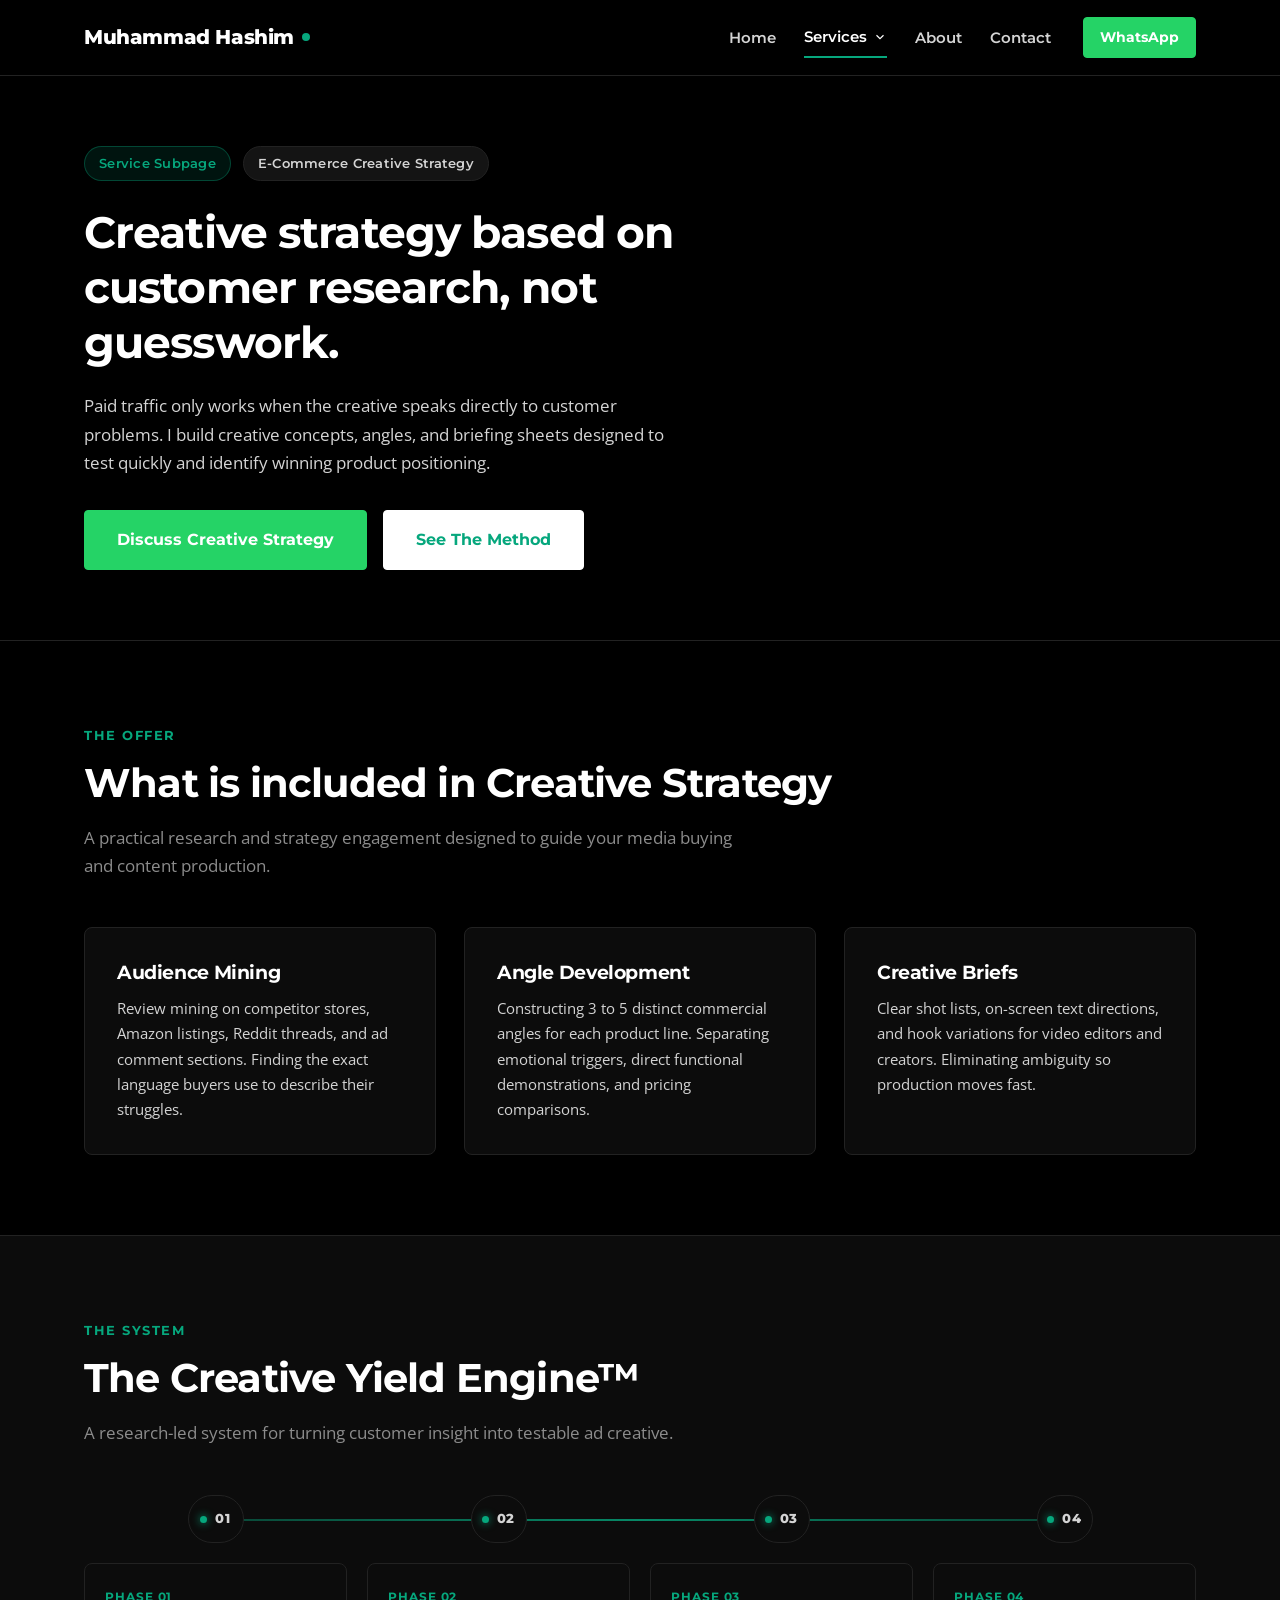
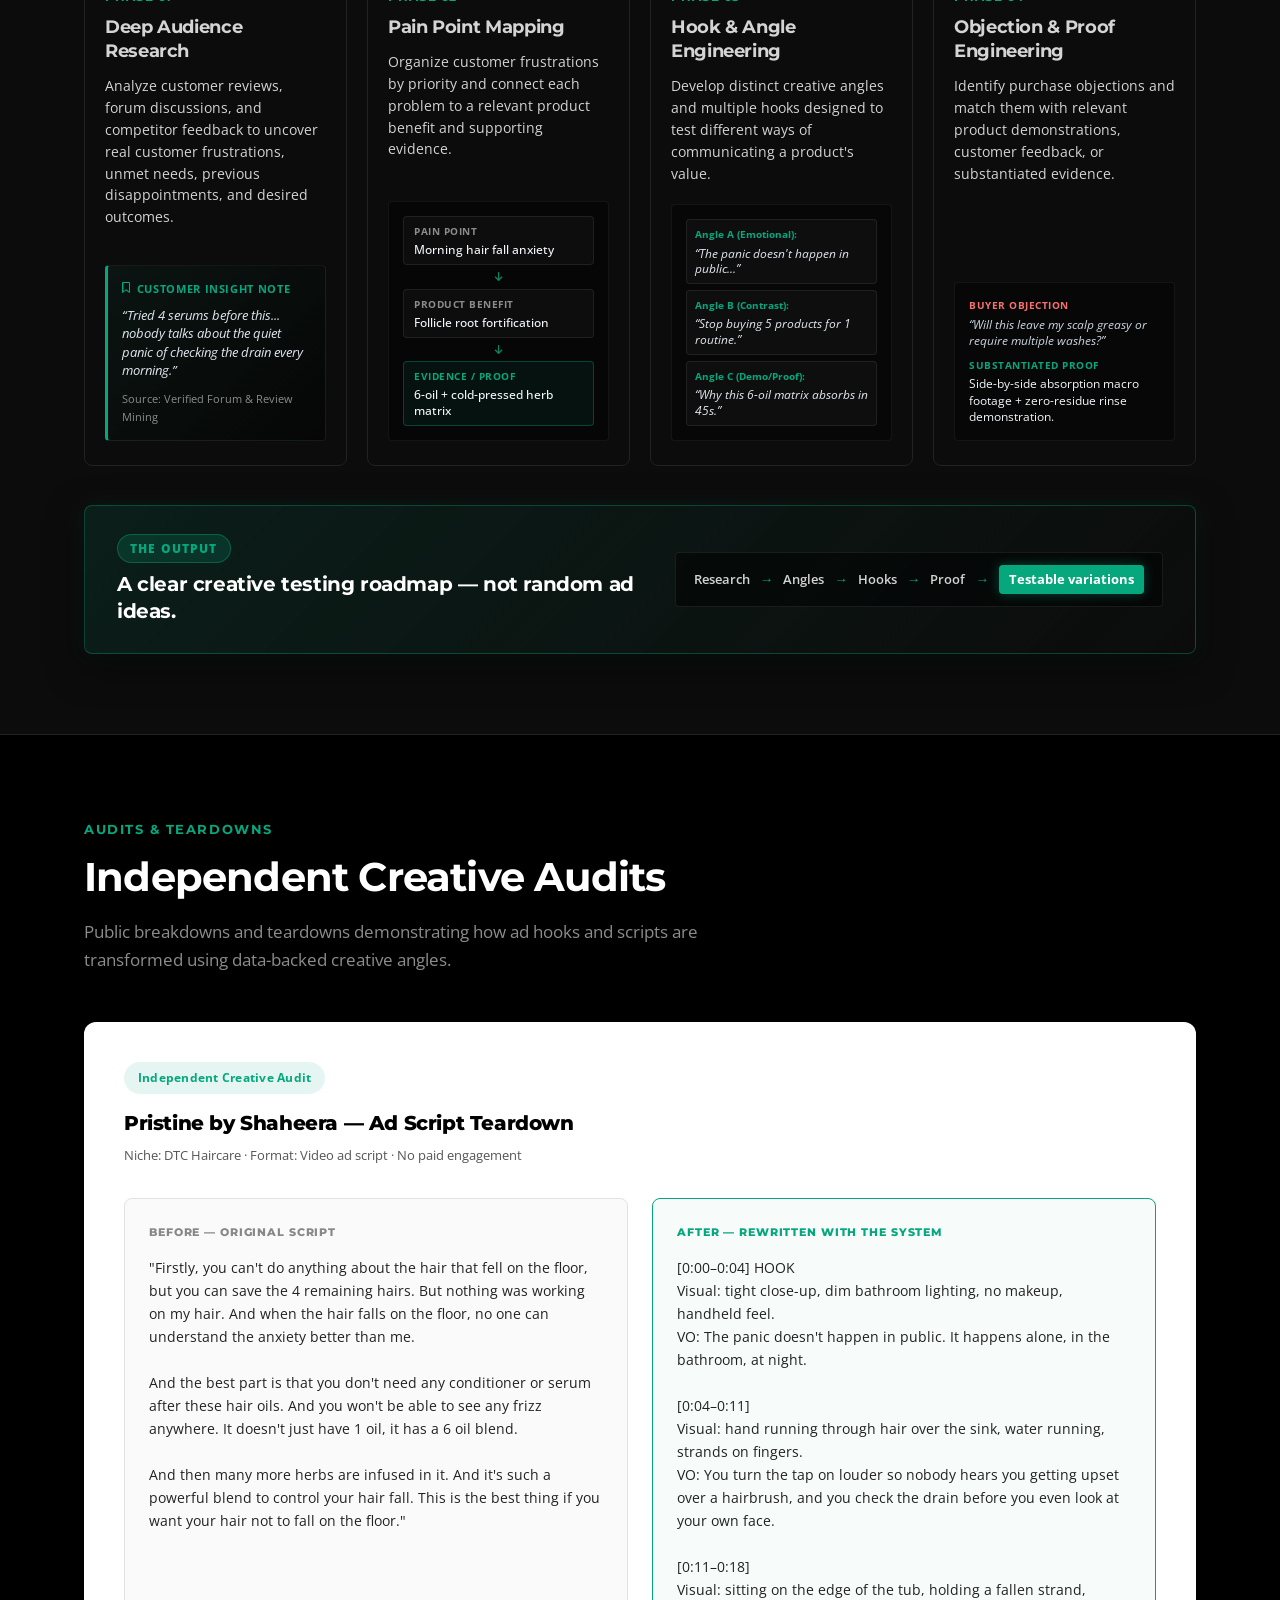
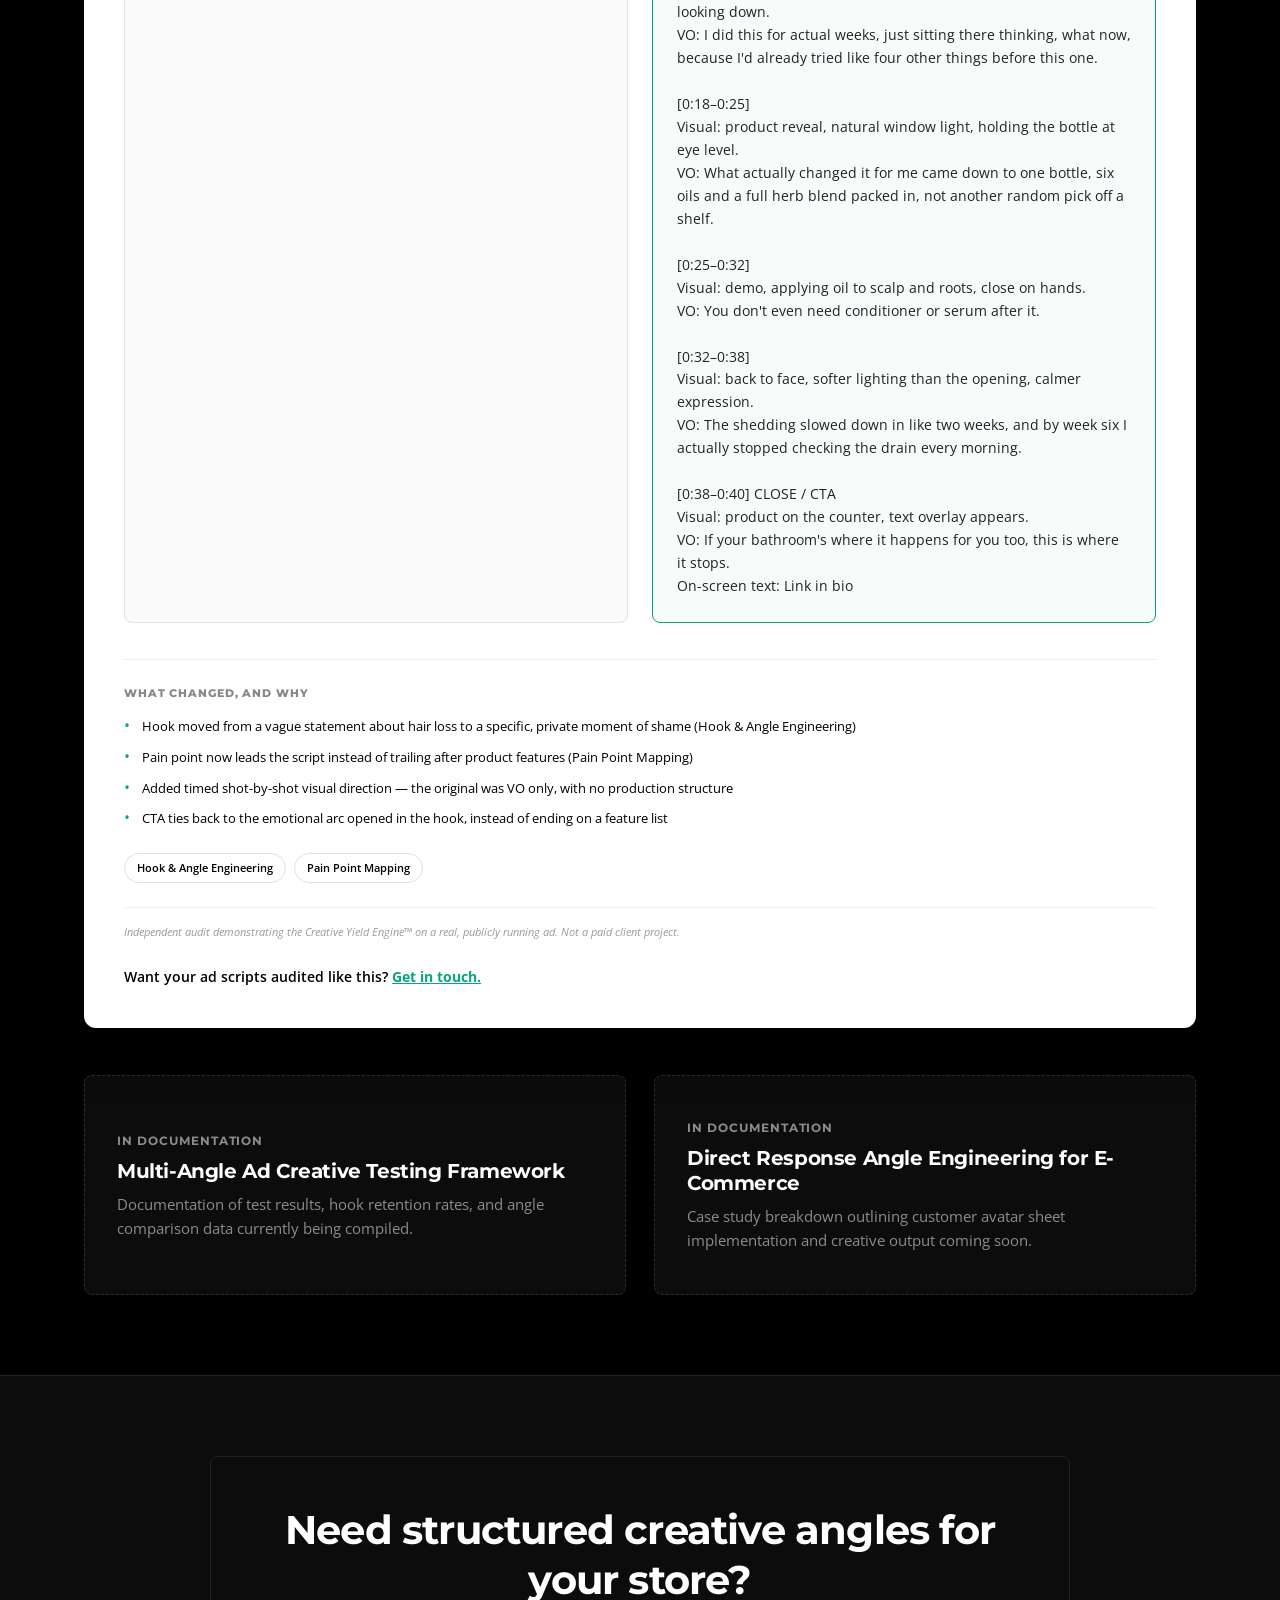
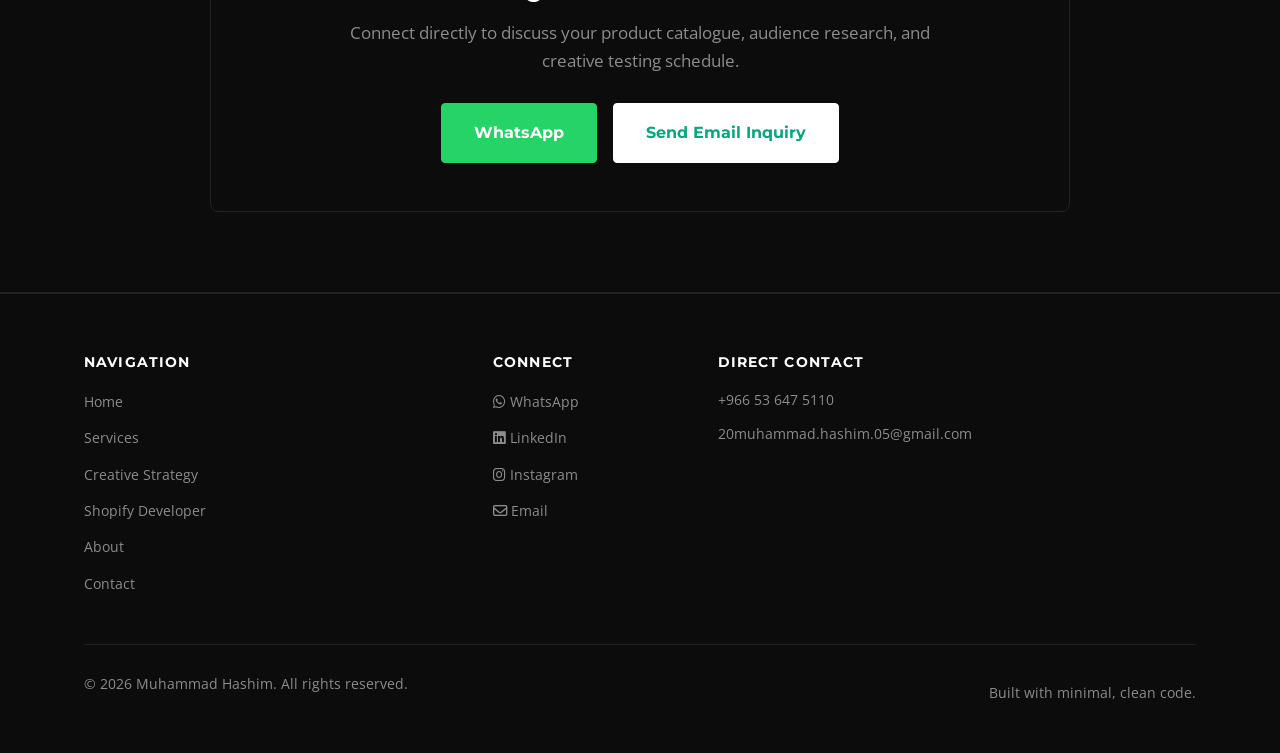
==== creative-strategy.html @ c2af264f "initial commit" ====
<!DOCTYPE html>
<html lang="en">
<head>
  <meta charset="UTF-8">
  <meta name="viewport" content="width=device-width, initial-scale=1.0">
  <title>Creative Strategy | Muhammad Hashim</title>
  <link rel="stylesheet" href="https://cdnjs.cloudflare.com/ajax/libs/font-awesome/6.5.1/css/all.min.css">
  <link rel="stylesheet" href="css/style.css">
</head>
<body>

  <!-- Site Header -->
  <header class="site-header">
    <div class="container">
      <a href="index.html" class="brand-wordmark" aria-label="Muhammad Hashim Portfolio Home">
        Muhammad Hashim <span class="accent-dot"></span>
      </a>

      <nav class="main-nav" aria-label="Primary Navigation">
        <ul class="nav-list">
          <li><a href="index.html" class="nav-link">Home</a></li>
          <li class="nav-item-dropdown">
            <a href="services.html" class="nav-link dropdown-trigger active">
              Services
              <svg width="14" height="14" viewBox="0 0 24 24" fill="none" stroke="currentColor" stroke-width="2"><path d="M6 9l6 6 6-6"/></svg>
            </a>
            <div class="dropdown-menu">
              <a href="creative-strategy.html" class="dropdown-link active">Creative Strategy</a>
              <a href="shopify-developer.html" class="dropdown-link">Shopify Store Developer</a>
            </div>
          </li>
          <li><a href="about.html" class="nav-link">About</a></li>
          <li><a href="contact.html" class="nav-link">Contact</a></li>
        </ul>

        <div class="header-cta">
          <a href="https://wa.me/966536475110" target="_blank" rel="noopener noreferrer" class="btn btn-whatsapp btn-sm">
            WhatsApp
          </a>
        </div>
      </nav>

      <button class="mobile-toggle" aria-label="Toggle navigation menu" aria-expanded="false">
        <svg width="24" height="24" viewBox="0 0 24 24" fill="none" stroke="currentColor" stroke-width="2"><path d="M4 6h16M4 12h16M4 18h16"/></svg>
      </button>
    </div>
  </header>

  <main class="site-main">

    <!-- Hero / Intro -->
    <section class="hero">
      <div class="container">
        <div class="hero-meta">
          <span class="badge badge-accent">Service Subpage</span>
          <span class="badge">E-Commerce Creative Strategy</span>
        </div>

        <h1 class="hero-title">
          Creative strategy based on customer research, not guesswork.
        </h1>

        <p class="hero-lead">
          Paid traffic only works when the creative speaks directly to customer problems. I build creative concepts, angles, and briefing sheets designed to test quickly and identify winning product positioning.
        </p>

        <div class="btn-group">
          <a href="https://wa.me/966536475110" target="_blank" rel="noopener noreferrer" class="btn btn-whatsapp btn-lg">
            Discuss Creative Strategy
          </a>
          <a href="#arsenal-method" class="btn btn-secondary btn-lg">
            See The Method
          </a>
        </div>
      </div>
    </section>

    <!-- Offer Breakdown -->
    <section class="section">
      <div class="container">
        <div class="section-header">
          <span class="section-eyebrow">The Offer</span>
          <h2 class="section-title">What is included in Creative Strategy</h2>
          <p class="section-subtitle">
            A practical research and strategy engagement designed to guide your media buying and content production.
          </p>
        </div>

        <div class="grid-3">
          <div class="card">
            <h3 style="font-size: 1.2rem; margin-bottom: 12px;">Audience Mining</h3>
            <p style="font-size: 0.95rem; color: var(--color-text-secondary);">
              Review mining on competitor stores, Amazon listings, Reddit threads, and ad comment sections. Finding the exact language buyers use to describe their struggles.
            </p>
          </div>

          <div class="card">
            <h3 style="font-size: 1.2rem; margin-bottom: 12px;">Angle Development</h3>
            <p style="font-size: 0.95rem; color: var(--color-text-secondary);">
              Constructing 3 to 5 distinct commercial angles for each product line. Separating emotional triggers, direct functional demonstrations, and pricing comparisons.
            </p>
          </div>

          <div class="card">
            <h3 style="font-size: 1.2rem; margin-bottom: 12px;">Creative Briefs</h3>
            <p style="font-size: 0.95rem; color: var(--color-text-secondary);">
              Clear shot lists, on-screen text directions, and hook variations for video editors and creators. Eliminating ambiguity so production moves fast.
            </p>
          </div>
        </div>
      </div>
    </section>

    <!-- The Creative Yield Engine™ Framework -->
    <section class="section section-alt cye-section" id="cye-system">
      <div class="container">
        <div class="section-header">
          <span class="section-eyebrow">THE SYSTEM</span>
          <h2 class="section-title">The Creative Yield Engine&trade;</h2>
          <p class="section-subtitle">
            A research-led system for turning customer insight into testable ad creative.
          </p>
        </div>

        <!-- 4-Phase Timeline Process -->
        <div class="cye-timeline-wrapper">
          <div class="cye-timeline-track" aria-hidden="true"></div>
          
          <div class="cye-phases-grid">
            <!-- Phase 01 -->
            <article class="cye-phase-card fade-in-up">
              <div class="cye-phase-marker">
                <span class="cye-marker-dot"></span>
                <span class="cye-phase-num">01</span>
              </div>
              <div class="cye-card-inner">
                <span class="cye-phase-label">Phase 01</span>
                <h3 class="cye-phase-title">Deep Audience Research</h3>
                <p class="cye-phase-desc">
                  Analyze customer reviews, forum discussions, and competitor feedback to uncover real customer frustrations, unmet needs, previous disappointments, and desired outcomes.
                </p>
                
                <!-- Visual Element: Research Note Example -->
                <div class="cye-visual-artifact cye-artifact-note">
                  <div class="cye-artifact-tag"><i class="fa-regular fa-bookmark"></i> Customer Insight Note</div>
                  <p class="cye-artifact-quote">
                    &ldquo;Tried 4 serums before this... nobody talks about the quiet panic of checking the drain every morning.&rdquo;
                  </p>
                  <span class="cye-artifact-meta">Source: Verified Forum &amp; Review Mining</span>
                </div>
              </div>
            </article>

            <!-- Phase 02 -->
            <article class="cye-phase-card fade-in-up">
              <div class="cye-phase-marker">
                <span class="cye-marker-dot"></span>
                <span class="cye-phase-num">02</span>
              </div>
              <div class="cye-card-inner">
                <span class="cye-phase-label">Phase 02</span>
                <h3 class="cye-phase-title">Pain Point Mapping</h3>
                <p class="cye-phase-desc">
                  Organize customer frustrations by priority and connect each problem to a relevant product benefit and supporting evidence.
                </p>

                <!-- Visual Element: Pain Point -> Benefit -> Proof Diagram -->
                <div class="cye-visual-artifact cye-artifact-diagram">
                  <div class="cye-flow-node">
                    <span class="cye-node-lbl">Pain Point</span>
                    <span class="cye-node-val">Morning hair fall anxiety</span>
                  </div>
                  <div class="cye-flow-arrow"><i class="fa-solid fa-arrow-down"></i></div>
                  <div class="cye-flow-node">
                    <span class="cye-node-lbl">Product Benefit</span>
                    <span class="cye-node-val">Follicle root fortification</span>
                  </div>
                  <div class="cye-flow-arrow"><i class="fa-solid fa-arrow-down"></i></div>
                  <div class="cye-flow-node cye-node-proof">
                    <span class="cye-node-lbl">Evidence / Proof</span>
                    <span class="cye-node-val">6-oil + cold-pressed herb matrix</span>
                  </div>
                </div>
              </div>
            </article>

            <!-- Phase 03 -->
            <article class="cye-phase-card fade-in-up">
              <div class="cye-phase-marker">
                <span class="cye-marker-dot"></span>
                <span class="cye-phase-num">03</span>
              </div>
              <div class="cye-card-inner">
                <span class="cye-phase-label">Phase 03</span>
                <h3 class="cye-phase-title">Hook &amp; Angle Engineering</h3>
                <p class="cye-phase-desc">
                  Develop distinct creative angles and multiple hooks designed to test different ways of communicating a product's value.
                </p>

                <!-- Visual Element: 3 Compact Hook Variations -->
                <div class="cye-visual-artifact cye-artifact-hooks">
                  <div class="cye-hook-pill">
                    <span class="cye-hook-type">Angle A (Emotional):</span>
                    <span class="cye-hook-text">&ldquo;The panic doesn't happen in public...&rdquo;</span>
                  </div>
                  <div class="cye-hook-pill">
                    <span class="cye-hook-type">Angle B (Contrast):</span>
                    <span class="cye-hook-text">&ldquo;Stop buying 5 products for 1 routine.&rdquo;</span>
                  </div>
                  <div class="cye-hook-pill">
                    <span class="cye-hook-type">Angle C (Demo/Proof):</span>
                    <span class="cye-hook-text">&ldquo;Why this 6-oil matrix absorbs in 45s.&rdquo;</span>
                  </div>
                </div>
              </div>
            </article>

            <!-- Phase 04 -->
            <article class="cye-phase-card fade-in-up">
              <div class="cye-phase-marker">
                <span class="cye-marker-dot"></span>
                <span class="cye-phase-num">04</span>
              </div>
              <div class="cye-card-inner">
                <span class="cye-phase-label">Phase 04</span>
                <h3 class="cye-phase-title">Objection &amp; Proof Engineering</h3>
                <p class="cye-phase-desc">
                  Identify purchase objections and match them with relevant product demonstrations, customer feedback, or substantiated evidence.
                </p>

                <!-- Visual Element: Objection -> Proof Example -->
                <div class="cye-visual-artifact cye-artifact-objection">
                  <div class="cye-objection-item">
                    <span class="cye-obj-tag">Buyer Objection</span>
                    <p class="cye-obj-txt">&ldquo;Will this leave my scalp greasy or require multiple washes?&rdquo;</p>
                  </div>
                  <div class="cye-proof-item">
                    <span class="cye-proof-tag">Substantiated Proof</span>
                    <p class="cye-proof-txt">Side-by-side absorption macro footage + zero-residue rinse demonstration.</p>
                  </div>
                </div>
              </div>
            </article>
          </div>
        </div>

        <!-- Final Outcome Panel -->
        <div class="cye-outcome-panel fade-in-up">
          <div class="cye-outcome-header">
            <span class="cye-outcome-badge">THE OUTPUT</span>
            <h3 class="cye-outcome-heading">A clear creative testing roadmap &mdash; not random ad ideas.</h3>
          </div>
          <div class="cye-outcome-flow">
            <span class="cye-flow-step">Research</span>
            <span class="cye-flow-sep">&rarr;</span>
            <span class="cye-flow-step">Angles</span>
            <span class="cye-flow-sep">&rarr;</span>
            <span class="cye-flow-step">Hooks</span>
            <span class="cye-flow-sep">&rarr;</span>
            <span class="cye-flow-step">Proof</span>
            <span class="cye-flow-sep">&rarr;</span>
            <span class="cye-flow-step cye-flow-highlight">Testable variations</span>
          </div>
        </div>
      </div>
    </section>

    <!-- Case Studies / Independent Creative Audits Section -->
    <section class="section" id="creative-audits">
      <div class="container">
        <div class="section-header">
          <span class="section-eyebrow">Audits &amp; Teardowns</span>
          <h2 class="section-title">Independent Creative Audits</h2>
          <p class="section-subtitle">
            Public breakdowns and teardowns demonstrating how ad hooks and scripts are transformed using data-backed creative angles.
          </p>
        </div>

        <!-- Audit Card: Pristine by Shaheera -->
        <article class="audit-card fade-in-up">
          <span class="audit-badge">Independent Creative Audit</span>
          <h3 class="audit-title">Pristine by Shaheera — Ad Script Teardown</h3>
          <span class="audit-meta">Niche: DTC Haircare &middot; Format: Video ad script &middot; No paid engagement</span>

          <!-- Compare Block -->
          <div class="audit-compare-grid">
            <!-- Left Column: Before -->
            <div class="audit-column audit-column-before">
              <span class="audit-col-label-before">Before — Original Script</span>
              <div class="audit-script-text">"Firstly, you can't do anything about the hair that fell on the floor, but you can save the 4 remaining hairs. But nothing was working on my hair. And when the hair falls on the floor, no one can understand the anxiety better than me.

And the best part is that you don't need any conditioner or serum after these hair oils. And you won't be able to see any frizz anywhere. It doesn't just have 1 oil, it has a 6 oil blend.

And then many more herbs are infused in it. And it's such a powerful blend to control your hair fall. This is the best thing if you want your hair not to fall on the floor."</div>
            </div>

            <!-- Right Column: After -->
            <div class="audit-column audit-column-after">
              <span class="audit-col-label-after">After — Rewritten with the System</span>
              <div class="audit-script-text">[0:00–0:04] HOOK
Visual: tight close-up, dim bathroom lighting, no makeup, handheld feel.
VO: The panic doesn't happen in public. It happens alone, in the bathroom, at night.

[0:04–0:11]
Visual: hand running through hair over the sink, water running, strands on fingers.
VO: You turn the tap on louder so nobody hears you getting upset over a hairbrush, and you check the drain before you even look at your own face.

[0:11–0:18]
Visual: sitting on the edge of the tub, holding a fallen strand, looking down.
VO: I did this for actual weeks, just sitting there thinking, what now, because I'd already tried like four other things before this one.

[0:18–0:25]
Visual: product reveal, natural window light, holding the bottle at eye level.
VO: What actually changed it for me came down to one bottle, six oils and a full herb blend packed in, not another random pick off a shelf.

[0:25–0:32]
Visual: demo, applying oil to scalp and roots, close on hands.
VO: You don't even need conditioner or serum after it.

[0:32–0:38]
Visual: back to face, softer lighting than the opening, calmer expression.
VO: The shedding slowed down in like two weeks, and by week six I actually stopped checking the drain every morning.

[0:38–0:40] CLOSE / CTA
Visual: product on the counter, text overlay appears.
VO: If your bathroom's where it happens for you too, this is where it stops.
On-screen text: Link in bio</div>
            </div>
          </div>

          <!-- Analysis List -->
          <div class="audit-analysis-box">
            <span class="audit-analysis-heading">What changed, and why</span>
            <ul class="audit-analysis-list">
              <li>Hook moved from a vague statement about hair loss to a specific, private moment of shame (Hook &amp; Angle Engineering)</li>
              <li>Pain point now leads the script instead of trailing after product features (Pain Point Mapping)</li>
              <li>Added timed shot-by-shot visual direction — the original was VO only, with no production structure</li>
              <li>CTA ties back to the emotional arc opened in the hook, instead of ending on a feature list</li>
            </ul>

            <!-- Tags -->
            <div class="audit-tags">
              <span class="audit-tag-chip">Hook &amp; Angle Engineering</span>
              <span class="audit-tag-chip">Pain Point Mapping</span>
            </div>

            <!-- Disclaimer -->
            <p class="audit-disclaimer">
              Independent audit demonstrating the Creative Yield Engine™ on a real, publicly running ad. Not a paid client project.
            </p>

            <!-- Closing CTA -->
            <p class="audit-closing-cta">
              Want your ad scripts audited like this? <a href="contact.html">Get in touch.</a>
            </p>
          </div>
        </article>

        <!-- Other Coming Soon Cases -->
        <div class="grid-2" style="margin-top: 48px;">
          <div class="case-study-coming-soon">
            <span class="coming-tag">In Documentation</span>
            <h3 style="font-size: 1.25rem; margin-bottom: 8px;">Multi-Angle Ad Creative Testing Framework</h3>
            <p style="color: var(--color-text-muted); font-size: 0.92rem; margin-bottom: 0;">
              Documentation of test results, hook retention rates, and angle comparison data currently being compiled.
            </p>
          </div>

          <div class="case-study-coming-soon">
            <span class="coming-tag">In Documentation</span>
            <h3 style="font-size: 1.25rem; margin-bottom: 8px;">Direct Response Angle Engineering for E-Commerce</h3>
            <p style="color: var(--color-text-muted); font-size: 0.92rem; margin-bottom: 0;">
              Case study breakdown outlining customer avatar sheet implementation and creative output coming soon.
            </p>
          </div>
        </div>
      </div>
    </section>

    <!-- CTA Section -->
    <section class="section section-alt">
      <div class="container">
        <div class="cta-box">
          <h2>Need structured creative angles for your store?</h2>
          <p>
            Connect directly to discuss your product catalogue, audience research, and creative testing schedule.
          </p>
          <div class="btn-group">
            <a href="https://wa.me/966536475110" target="_blank" rel="noopener noreferrer" class="btn btn-whatsapp btn-lg">
              WhatsApp
            </a>
            <a href="contact.html" class="btn btn-secondary btn-lg">
              Send Email Inquiry
            </a>
          </div>
        </div>
      </div>
    </section>

  </main>

  <!-- Site Footer -->
  <footer class="site-footer">
    <div class="container">
      <div class="footer-grid">
        <div>
          <h4 class="footer-col-title">Navigation</h4>
          <ul class="footer-links">
            <li><a href="index.html" class="footer-link">Home</a></li>
            <li><a href="services.html" class="footer-link">Services</a></li>
            <li><a href="creative-strategy.html" class="footer-link">Creative Strategy</a></li>
            <li><a href="shopify-developer.html" class="footer-link">Shopify Developer</a></li>
            <li><a href="about.html" class="footer-link">About</a></li>
            <li><a href="contact.html" class="footer-link">Contact</a></li>
          </ul>
        </div>

        <div>
          <h4 class="footer-col-title">Connect</h4>
          <ul class="footer-links">
            <li><a href="https://wa.me/966536475110" target="_blank" rel="noopener noreferrer" class="footer-link"><i class="fa-brands fa-whatsapp"></i> WhatsApp</a></li>
            <li><a href="https://www.linkedin.com/in/muhammad-hashim-39a7083a1/" target="_blank" rel="noopener noreferrer" class="footer-link"><i class="fa-brands fa-linkedin"></i> LinkedIn</a></li>
            <li><a href="https://www.instagram.com/muhammad.hashim05/" target="_blank" rel="noopener noreferrer" class="footer-link"><i class="fa-brands fa-instagram"></i> Instagram</a></li>
            <li><a href="mailto:20muhammad.hashim.05@gmail.com" class="footer-link"><i class="fa-regular fa-envelope"></i> Email</a></li>
          </ul>
        </div>

        <div>
          <h4 class="footer-col-title">Direct Contact</h4>
          <ul class="footer-links">
            <li class="footer-link">+966 53 647 5110</li>
            <li class="footer-link">20muhammad.hashim.05@gmail.com</li>
          </ul>
        </div>
      </div>

      <div class="footer-bottom">
        <p>&copy; <span id="current-year">2026</span> Muhammad Hashim. All rights reserved.</p>
        <p>Built with minimal, clean code.</p>
      </div>
    </div>
  </footer>

  <script src="js/main.js"></script>
</body>
</html>
---- css/style.css ----
/* --------------------------------------------------------------------------
   Muhammad Hashim | Portfolio Stylesheet
   Fonts: Montserrat (Headings) & Open Sans (Body)
   Palette: Black (#000000), White (#FFFFFF), Accent (#06A77D)
   Rules: Clean, minimal, responsive, fast-loading, zero clutter.
-------------------------------------------------------------------------- */

@import url('https://fonts.googleapis.com/css2?family=Montserrat:wght@500;600;700;800&family=Open+Sans:wght@400;500;600;700&display=swap');

:root {
  --font-heading: 'Montserrat', -apple-system, BlinkMacSystemFont, 'Segoe UI', Roboto, sans-serif;
  --font-body: 'Open Sans', -apple-system, BlinkMacSystemFont, 'Segoe UI', Roboto, sans-serif;

  --color-bg: #000000;
  --color-surface: #0c0c0c;
  --color-surface-elevated: #141414;
  --color-surface-hover: #1a1a1a;
  --color-border: #222222;
  --color-border-light: #2d2d2d;

  --color-text: #ffffff;
  --color-text-secondary: #d4d4d4;
  --color-text-muted: #8c8c8c;

  --color-accent: #06A77D;
  --color-accent-hover: #058f6b;
  --color-accent-subtle: rgba(6, 167, 125, 0.12);
  --color-accent-border: rgba(6, 167, 125, 0.35);

  --radius-sm: 4px;
  --radius-md: 8px;
  --radius-lg: 12px;
  --radius-full: 9999px;

  --container-max: 1160px;
  --container-pad: 24px;
  --header-height: 76px;

  --transition-fast: 0.2s ease;
  --transition-normal: 0.3s ease;
}

/* --------------------------------------------------------------------------
   Reset & Base Styles
-------------------------------------------------------------------------- */
*, *::before, *::after {
  box-sizing: border-box;
  margin: 0;
  padding: 0;
}

html {
  scroll-behavior: smooth;
  color-scheme: dark;
}

body {
  background-color: var(--color-bg);
  color: var(--color-text-secondary);
  font-family: var(--font-body);
  font-size: 16px;
  line-height: 1.65;
  -webkit-font-smoothing: antialiased;
  -moz-osx-font-smoothing: grayscale;
  min-height: 100vh;
  display: flex;
  flex-direction: column;
}

h1, h2, h3, h4, h5, h6 {
  font-family: var(--font-heading);
  color: var(--color-text);
  font-weight: 700;
  line-height: 1.25;
  letter-spacing: -0.02em;
}

h1 { font-size: clamp(2.2rem, 5vw, 3.4rem); }
h2 { font-size: clamp(1.8rem, 3.8vw, 2.5rem); }
h3 { font-size: clamp(1.3rem, 2.4vw, 1.7rem); }
h4 { font-size: 1.15rem; }

p {
  margin-bottom: 1.1rem;
}

p:last-child {
  margin-bottom: 0;
}

a {
  color: inherit;
  text-decoration: none;
  transition: color var(--transition-fast);
}

a:hover {
  color: var(--color-accent);
}

img {
  max-width: 100%;
  display: block;
}

ul, ol {
  list-style: none;
}

button, input, textarea, select {
  font: inherit;
}

/* --------------------------------------------------------------------------
   Layout
-------------------------------------------------------------------------- */
.container {
  width: 100%;
  max-width: var(--container-max);
  margin-left: auto;
  margin-right: auto;
  padding-left: var(--container-pad);
  padding-right: var(--container-pad);
}

.site-main {
  flex: 1 0 auto;
}

.section {
  padding-top: 80px;
  padding-bottom: 80px;
}

.section-alt {
  background-color: var(--color-surface);
  border-top: 1px solid var(--color-border);
  border-bottom: 1px solid var(--color-border);
}

.section-header {
  margin-bottom: 48px;
}

.section-eyebrow {
  display: inline-block;
  font-family: var(--font-heading);
  font-size: 0.8rem;
  font-weight: 700;
  text-transform: uppercase;
  letter-spacing: 0.12em;
  color: var(--color-accent);
  margin-bottom: 12px;
}

.section-title {
  margin-bottom: 16px;
}

.section-subtitle {
  color: var(--color-text-muted);
  font-size: 1.08rem;
  max-width: 680px;
  line-height: 1.6;
}

/* --------------------------------------------------------------------------
   Header & Navigation
-------------------------------------------------------------------------- */
.site-header {
  position: sticky;
  top: 0;
  z-index: 1000;
  background-color: rgba(0, 0, 0, 0.92);
  backdrop-filter: blur(12px);
  border-bottom: 1px solid var(--color-border);
  height: var(--header-height);
  display: flex;
  align-items: center;
}

.site-header .container {
  display: flex;
  align-items: center;
  justify-content: space-between;
}

.brand-wordmark {
  font-family: var(--font-heading);
  font-weight: 800;
  font-size: 1.25rem;
  letter-spacing: -0.02em;
  color: var(--color-text);
  display: flex;
  align-items: center;
  gap: 8px;
}

.brand-wordmark .accent-dot {
  width: 8px;
  height: 8px;
  background-color: var(--color-accent);
  border-radius: var(--radius-full);
  display: inline-block;
}

.main-nav {
  display: flex;
  align-items: center;
  gap: 32px;
}

.nav-list {
  display: flex;
  align-items: center;
  gap: 28px;
}

.nav-link {
  font-family: var(--font-heading);
  font-size: 0.92rem;
  font-weight: 600;
  color: var(--color-text-secondary);
  padding: 8px 0;
  position: relative;
  transition: color var(--transition-fast);
}

.nav-link:hover,
.nav-link.active {
  color: var(--color-text);
}

.nav-link.active::after {
  content: '';
  position: absolute;
  bottom: 0;
  left: 0;
  width: 100%;
  height: 2px;
  background-color: var(--color-accent);
}

/* Dropdown */
.nav-item-dropdown {
  position: relative;
}

.dropdown-trigger {
  display: flex;
  align-items: center;
  gap: 6px;
  background: none;
  border: none;
  cursor: pointer;
  padding: 8px 0;
}

.dropdown-trigger svg {
  transition: transform var(--transition-fast);
}

.dropdown-menu {
  position: absolute;
  top: 100%;
  left: 0;
  background-color: var(--color-surface-elevated);
  border: 1px solid var(--color-border);
  border-radius: var(--radius-md);
  min-width: 240px;
  padding: 8px;
  margin-top: 12px;
  box-shadow: 0 16px 32px rgba(0, 0, 0, 0.6);
  opacity: 0;
  visibility: hidden;
  transform: translateY(8px);
  transition: all var(--transition-fast);
  z-index: 100;
}

.nav-item-dropdown:hover .dropdown-menu,
.nav-item-dropdown:focus-within .dropdown-menu {
  opacity: 1;
  visibility: visible;
  transform: translateY(0);
}

.dropdown-link {
  display: block;
  padding: 10px 14px;
  border-radius: var(--radius-sm);
  font-size: 0.9rem;
  font-weight: 500;
  color: var(--color-text-secondary);
  transition: background-color var(--transition-fast), color var(--transition-fast);
}

.dropdown-link:hover {
  background-color: var(--color-surface-hover);
  color: var(--color-text);
}

.dropdown-link.active {
  color: var(--color-accent);
}

.header-cta {
  display: flex;
  align-items: center;
  gap: 12px;
}

/* Mobile Toggle */
.mobile-toggle {
  display: none;
  background: none;
  border: none;
  color: var(--color-text);
  padding: 8px;
  cursor: pointer;
  border-radius: var(--radius-sm);
}

.mobile-toggle:focus-visible {
  outline: 2px solid var(--color-accent);
}

/* --------------------------------------------------------------------------
   Buttons & CTAs
-------------------------------------------------------------------------- */
.btn {
  display: inline-flex;
  align-items: center;
  justify-content: center;
  gap: 10px;
  font-family: var(--font-heading);
  font-size: 0.92rem;
  font-weight: 700;
  padding: 13px 24px;
  border-radius: var(--radius-sm);
  transition: transform 0.25s cubic-bezier(0.34, 1.56, 0.64, 1), background-color var(--transition-fast), color var(--transition-fast), border-color var(--transition-fast), box-shadow var(--transition-fast);
  cursor: pointer;
  text-align: center;
  border: 1px solid transparent;
  white-space: nowrap;
}

.btn:hover {
  transform: translateY(-5px);
}

.btn-primary {
  background-color: #ffffff;
  color: var(--color-accent);
  border-color: #ffffff;
}

.btn-primary:hover {
  background-color: #06a77d;
  color: #ffffff;
  border-color: #06a77d;
  transform: translateY(-5px);
  box-shadow: 0 10px 24px rgba(6, 167, 125, 0.35);
}

.btn-primary:active {
  background-color: var(--color-accent-hover);
  color: #ffffff;
  border-color: var(--color-accent-hover);
  transform: translateY(-1px);
}

.btn-secondary {
  background-color: #ffffff;
  color: var(--color-accent);
  border-color: #ffffff;
}

.btn-secondary:hover {
  background-color: #06a77d;
  color: #ffffff;
  border-color: #06a77d;
  transform: translateY(-5px);
  box-shadow: 0 10px 24px rgba(6, 167, 125, 0.35);
}

.btn-secondary:active {
  background-color: #000000;
  color: #ffffff;
  border-color: var(--color-accent);
  transform: translateY(-1px);
}

.btn-whatsapp {
  background-color: #25D366;
  color: #ffffff;
  border-color: #25D366;
}

.btn-whatsapp:hover {
  background-color: #ffffff;
  color: #20bd5a;
  border-color: #ffffff;
  transform: translateY(-5px);
  box-shadow: 0 10px 24px rgba(32, 189, 90, 0.35);
}

.btn-whatsapp:active {
  background-color: #20bd5a;
  color: #ffffff;
  border-color: #20bd5a;
  transform: translateY(-1px);
}

.btn-sm {
  padding: 8px 16px;
  font-size: 0.85rem;
}

.btn-lg {
  padding: 16px 32px;
  font-size: 1rem;
}

.btn-group {
  display: flex;
  flex-wrap: wrap;
  align-items: center;
  gap: 16px;
}

/* --------------------------------------------------------------------------
   Badges & Pills
-------------------------------------------------------------------------- */
.badge {
  display: inline-flex;
  align-items: center;
  gap: 8px;
  padding: 6px 14px;
  border-radius: var(--radius-full);
  font-family: var(--font-heading);
  font-size: 0.8rem;
  font-weight: 600;
  letter-spacing: 0.02em;
  background-color: var(--color-surface-elevated);
  border: 1px solid var(--color-border);
  color: var(--color-text-secondary);
}

.badge-accent {
  background-color: var(--color-accent-subtle);
  border-color: var(--color-accent-border);
  color: var(--color-accent);
}

.badge-live {
  display: inline-flex;
  align-items: center;
  gap: 6px;
}

.badge-live::before {
  content: '';
  width: 8px;
  height: 8px;
  background-color: var(--color-accent);
  border-radius: var(--radius-full);
  display: inline-block;
}

/* --------------------------------------------------------------------------
   Hero Section
-------------------------------------------------------------------------- */
.hero {
  padding-top: 70px;
  padding-bottom: 70px;
  border-bottom: 1px solid var(--color-border);
}

.hero-meta {
  display: flex;
  align-items: center;
  flex-wrap: wrap;
  gap: 12px;
  margin-bottom: 24px;
}

.hero-title {
  font-size: clamp(2rem, 3.8vw, 2.75rem);
  line-height: 1.25;
  letter-spacing: -0.02em;
  margin-bottom: 22px;
  max-width: 680px;
}

.hero-title .text-accent {
  color: var(--color-accent);
}

.hero-lead {
  font-size: 1.08rem;
  line-height: 1.65;
  color: var(--color-text-secondary);
  max-width: 600px;
  margin-bottom: 32px;
}

/* --------------------------------------------------------------------------
   Stats Grid
-------------------------------------------------------------------------- */
.stats-grid {
  display: grid;
  grid-template-columns: repeat(4, 1fr);
  gap: 20px;
}

.stat-card {
  background-color: var(--color-surface);
  border: 1px solid var(--color-border);
  border-radius: var(--radius-md);
  padding: 28px 24px;
  transition: border-color var(--transition-fast);
}

.stat-card:hover {
  border-color: var(--color-border-light);
}

.stat-number {
  font-family: var(--font-heading);
  font-size: 2.3rem;
  font-weight: 800;
  color: var(--color-accent);
  line-height: 1.1;
  margin-bottom: 8px;
  letter-spacing: -0.02em;
}

.stat-label {
  font-family: var(--font-heading);
  font-size: 0.92rem;
  font-weight: 600;
  color: var(--color-text);
  margin-bottom: 4px;
}

.stat-desc {
  font-size: 0.85rem;
  color: var(--color-text-muted);
  line-height: 1.45;
  margin-bottom: 0;
}

/* --------------------------------------------------------------------------
   Card Grids & Generic Cards
-------------------------------------------------------------------------- */
.grid-2 {
  display: grid;
  grid-template-columns: repeat(2, 1fr);
  gap: 28px;
}

.grid-3 {
  display: grid;
  grid-template-columns: repeat(3, 1fr);
  gap: 28px;
}

.card {
  background-color: var(--color-surface);
  border: 1px solid var(--color-border);
  border-radius: var(--radius-md);
  padding: 32px;
  display: flex;
  flex-direction: column;
  transition: border-color var(--transition-fast), transform var(--transition-fast);
}

.card:hover {
  border-color: var(--color-border-light);
}

.card-header {
  margin-bottom: 20px;
}

.card-tag {
  display: inline-block;
  font-family: var(--font-heading);
  font-size: 0.75rem;
  font-weight: 700;
  text-transform: uppercase;
  letter-spacing: 0.08em;
  color: var(--color-accent);
  margin-bottom: 12px;
}

.card-title {
  margin-bottom: 12px;
}

.card-body {
  flex: 1 0 auto;
  color: var(--color-text-secondary);
  font-size: 0.96rem;
  line-height: 1.65;
}

.card-footer {
  margin-top: 24px;
  padding-top: 20px;
  border-top: 1px solid var(--color-border);
  display: flex;
  align-items: center;
  justify-content: space-between;
}

.card-link {
  display: inline-flex;
  align-items: center;
  gap: 8px;
  font-family: var(--font-heading);
  font-size: 0.88rem;
  font-weight: 700;
  color: var(--color-accent);
}

.card-link:hover {
  text-decoration: underline;
}

/* --------------------------------------------------------------------------
   Case Study Detailed Cards
-------------------------------------------------------------------------- */
.case-study-card {
  background-color: var(--color-surface);
  border: 1px solid var(--color-border);
  border-radius: var(--radius-md);
  padding: 36px;
  margin-bottom: 32px;
  display: flex;
  flex-direction: column;
  gap: 24px;
  transition: border-color var(--transition-fast);
}

.case-study-card:last-child {
  margin-bottom: 0;
}

.case-study-card:hover {
  border-color: var(--color-border-light);
}

.case-study-top {
  display: flex;
  align-items: flex-start;
  justify-content: space-between;
  gap: 20px;
  flex-wrap: wrap;
}

.case-study-title {
  font-size: 1.55rem;
  margin-bottom: 6px;
}

.case-study-meta {
  display: flex;
  gap: 12px;
  flex-wrap: wrap;
}

.case-study-metrics {
  display: grid;
  grid-template-columns: repeat(auto-fit, minmax(180px, 1fr));
  gap: 16px;
  background-color: var(--color-surface-elevated);
  border: 1px solid var(--color-border);
  border-radius: var(--radius-sm);
  padding: 20px;
}

.metric-item {
  display: flex;
  flex-direction: column;
}

.metric-value {
  font-family: var(--font-heading);
  font-size: 1.5rem;
  font-weight: 800;
  color: var(--color-accent);
  line-height: 1.2;
}

.metric-desc {
  font-size: 0.82rem;
  color: var(--color-text-muted);
  font-weight: 500;
}

.case-study-content {
  color: var(--color-text-secondary);
  font-size: 1rem;
  line-height: 1.75;
}

.case-study-content p {
  margin-bottom: 1.2rem;
}

.case-study-content p:last-child {
  margin-bottom: 0;
}

.case-study-actions {
  display: flex;
  align-items: center;
  gap: 16px;
  padding-top: 12px;
  border-top: 1px solid var(--color-border);
}

/* Coming soon placeholder card */
.case-study-coming-soon {
  background-color: var(--color-surface);
  border: 1px dashed var(--color-border-light);
  border-radius: var(--radius-md);
  padding: 32px;
  display: flex;
  flex-direction: column;
  justify-content: center;
  min-height: 220px;
}

.case-study-coming-soon .coming-tag {
  display: inline-block;
  font-family: var(--font-heading);
  font-size: 0.75rem;
  font-weight: 700;
  text-transform: uppercase;
  letter-spacing: 0.08em;
  color: var(--color-text-muted);
  margin-bottom: 8px;
}

/* --------------------------------------------------------------------------
   The Creative Yield Engine™ (4-Phase Timeline System)
-------------------------------------------------------------------------- */
.cye-section {
  position: relative;
  overflow: hidden;
}

.cye-timeline-wrapper {
  position: relative;
  margin-top: 48px;
  margin-bottom: 40px;
}

.cye-timeline-track {
  position: absolute;
  top: 24px;
  left: calc(12.5% + 12px);
  right: calc(12.5% + 12px);
  height: 2px;
  background: linear-gradient(90deg, rgba(6, 167, 125, 0.4), rgba(6, 167, 125, 0.8), rgba(6, 167, 125, 0.4));
  z-index: 1;
  pointer-events: none;
}

.cye-phases-grid {
  display: grid;
  grid-template-columns: repeat(4, 1fr);
  gap: 20px;
  position: relative;
  z-index: 2;
}

.cye-phase-card {
  display: flex;
  flex-direction: column;
  background: transparent;
  transition: transform 0.25s ease;
}

.cye-phase-card:hover {
  transform: translateY(-4px);
}

.cye-phase-marker {
  display: flex;
  align-items: center;
  justify-content: center;
  gap: 8px;
  width: 56px;
  height: 48px;
  margin: 0 auto 20px auto;
  background-color: var(--color-surface);
  border: 1px solid var(--color-border);
  border-radius: 9999px;
  position: relative;
  z-index: 3;
  transition: border-color 0.25s ease, box-shadow 0.25s ease;
}

.cye-phase-card:hover .cye-phase-marker {
  border-color: var(--color-accent);
  box-shadow: 0 0 16px rgba(6, 167, 125, 0.35);
}

.cye-marker-dot {
  width: 7px;
  height: 7px;
  border-radius: 50%;
  background-color: var(--color-accent);
  box-shadow: 0 0 8px var(--color-accent);
}

.cye-phase-num {
  font-family: var(--font-heading);
  font-size: 0.82rem;
  font-weight: 800;
  color: var(--color-text-primary);
  letter-spacing: 0.05em;
}

.cye-card-inner {
  background-color: var(--color-surface);
  border: 1px solid var(--color-border);
  border-radius: var(--radius-md);
  padding: 24px 20px;
  display: flex;
  flex-direction: column;
  flex: 1;
  transition: border-color 0.25s ease, box-shadow 0.25s ease;
}

.cye-phase-card:hover .cye-card-inner {
  border-color: rgba(6, 167, 125, 0.4);
  box-shadow: 0 10px 30px rgba(0, 0, 0, 0.4), 0 0 20px rgba(6, 167, 125, 0.08);
}

.cye-phase-label {
  font-family: var(--font-heading);
  font-size: 0.72rem;
  font-weight: 700;
  color: var(--color-accent);
  text-transform: uppercase;
  letter-spacing: 0.08em;
  margin-bottom: 8px;
  display: inline-block;
}

.cye-phase-title {
  font-size: 1.12rem;
  font-weight: 700;
  color: var(--color-text-primary);
  margin-bottom: 12px;
  line-height: 1.35;
}

.cye-phase-desc {
  font-size: 0.88rem;
  color: var(--color-text-secondary);
  line-height: 1.55;
  margin-bottom: 20px;
  flex-grow: 1;
}

/* --------------------------------------------------------------------------
   CYE Visual Artifacts
-------------------------------------------------------------------------- */
.cye-visual-artifact {
  background-color: rgba(0, 0, 0, 0.4);
  border: 1px solid rgba(255, 255, 255, 0.06);
  border-radius: var(--radius-sm);
  padding: 14px;
  font-size: 0.8rem;
  margin-top: auto;
}

/* Phase 1: Research Note */
.cye-artifact-note {
  border-left: 3px solid var(--color-accent);
  background: linear-gradient(135deg, rgba(6, 167, 125, 0.06), rgba(0, 0, 0, 0.5));
}

.cye-artifact-tag {
  font-size: 0.68rem;
  font-weight: 700;
  text-transform: uppercase;
  letter-spacing: 0.06em;
  color: var(--color-accent);
  margin-bottom: 8px;
  display: flex;
  align-items: center;
  gap: 6px;
}

.cye-artifact-quote {
  font-size: 0.8rem;
  font-style: italic;
  color: #e2e8f0;
  line-height: 1.45;
  margin-bottom: 10px;
}

.cye-artifact-meta {
  display: block;
  font-size: 0.68rem;
  color: var(--color-text-muted);
}

/* Phase 2: Flow Diagram */
.cye-artifact-diagram {
  display: flex;
  flex-direction: column;
  gap: 6px;
  background: rgba(0, 0, 0, 0.5);
}

.cye-flow-node {
  background-color: rgba(255, 255, 255, 0.03);
  border: 1px solid rgba(255, 255, 255, 0.08);
  border-radius: 4px;
  padding: 6px 10px;
  display: flex;
  flex-direction: column;
  gap: 2px;
}

.cye-flow-node.cye-node-proof {
  border-color: rgba(6, 167, 125, 0.35);
  background-color: rgba(6, 167, 125, 0.08);
}

.cye-node-lbl {
  font-size: 0.65rem;
  font-weight: 700;
  text-transform: uppercase;
  letter-spacing: 0.05em;
  color: var(--color-text-muted);
}

.cye-flow-node.cye-node-proof .cye-node-lbl {
  color: var(--color-accent);
}

.cye-node-val {
  font-size: 0.76rem;
  color: #f1f5f9;
  font-weight: 500;
  line-height: 1.3;
}

.cye-flow-arrow {
  text-align: center;
  color: var(--color-accent);
  font-size: 0.65rem;
  line-height: 1;
  opacity: 0.8;
}

/* Phase 3: Hook Pills */
.cye-artifact-hooks {
  display: flex;
  flex-direction: column;
  gap: 6px;
}

.cye-hook-pill {
  background-color: rgba(255, 255, 255, 0.03);
  border: 1px solid rgba(255, 255, 255, 0.08);
  border-radius: 4px;
  padding: 6px 8px;
  display: flex;
  flex-direction: column;
  gap: 2px;
}

.cye-hook-type {
  font-size: 0.65rem;
  font-weight: 700;
  color: var(--color-accent);
}

.cye-hook-text {
  font-size: 0.76rem;
  color: #e2e8f0;
  font-style: italic;
  line-height: 1.3;
}

/* Phase 4: Objection & Proof */
.cye-artifact-objection {
  display: flex;
  flex-direction: column;
  gap: 8px;
}

.cye-objection-item,
.cye-proof-item {
  display: flex;
  flex-direction: column;
  gap: 2px;
}

.cye-obj-tag {
  font-size: 0.65rem;
  font-weight: 700;
  text-transform: uppercase;
  letter-spacing: 0.05em;
  color: #f87171;
}

.cye-obj-txt {
  font-size: 0.76rem;
  font-style: italic;
  color: #cbd5e1;
  line-height: 1.35;
  margin: 0;
}

.cye-proof-tag {
  font-size: 0.65rem;
  font-weight: 700;
  text-transform: uppercase;
  letter-spacing: 0.05em;
  color: var(--color-accent);
}

.cye-proof-txt {
  font-size: 0.76rem;
  color: #f1f5f9;
  line-height: 1.35;
  margin: 0;
}

/* --------------------------------------------------------------------------
   CYE Output Panel
-------------------------------------------------------------------------- */
.cye-outcome-panel {
  background: linear-gradient(135deg, rgba(6, 167, 125, 0.12) 0%, rgba(12, 12, 12, 0.95) 100%);
  border: 1px solid rgba(6, 167, 125, 0.35);
  border-radius: var(--radius-md);
  padding: 28px 32px;
  display: flex;
  flex-direction: row;
  align-items: center;
  justify-content: space-between;
  gap: 32px;
  box-shadow: 0 12px 36px rgba(0, 0, 0, 0.5), 0 0 24px rgba(6, 167, 125, 0.12);
}

.cye-outcome-header {
  flex: 1;
}

.cye-outcome-badge {
  display: inline-block;
  background-color: rgba(6, 167, 125, 0.18);
  color: var(--color-accent);
  border: 1px solid rgba(6, 167, 125, 0.4);
  font-size: 0.72rem;
  font-weight: 800;
  letter-spacing: 0.1em;
  padding: 4px 12px;
  border-radius: 9999px;
  margin-bottom: 8px;
}

.cye-outcome-heading {
  font-size: 1.25rem;
  font-weight: 700;
  color: #ffffff;
  margin: 0;
  line-height: 1.35;
}

.cye-outcome-flow {
  display: flex;
  align-items: center;
  gap: 10px;
  flex-wrap: wrap;
  background: rgba(0, 0, 0, 0.45);
  padding: 12px 18px;
  border-radius: var(--radius-sm);
  border: 1px solid rgba(255, 255, 255, 0.08);
}

.cye-flow-step {
  font-size: 0.82rem;
  font-weight: 600;
  color: var(--color-text-secondary);
}

.cye-flow-sep {
  color: var(--color-accent);
  font-size: 0.85rem;
  font-weight: 700;
}

.cye-flow-highlight {
  color: #ffffff;
  background-color: var(--color-accent);
  padding: 4px 10px;
  border-radius: 4px;
  font-weight: 700;
  box-shadow: 0 0 12px rgba(6, 167, 125, 0.4);
}

/* --------------------------------------------------------------------------
   Timeline / Experience (About Page)
-------------------------------------------------------------------------- */
.timeline {
  display: flex;
  flex-direction: column;
  gap: 24px;
}

.timeline-item {
  background-color: var(--color-surface);
  border: 1px solid var(--color-border);
  border-radius: var(--radius-md);
  padding: 28px 32px;
  display: flex;
  flex-direction: column;
  gap: 12px;
}

.timeline-header {
  display: flex;
  align-items: flex-start;
  justify-content: space-between;
  gap: 16px;
  flex-wrap: wrap;
}

.timeline-role {
  font-size: 1.2rem;
  color: var(--color-text);
  margin-bottom: 4px;
}

.timeline-company {
  font-family: var(--font-heading);
  font-size: 0.95rem;
  font-weight: 600;
  color: var(--color-accent);
}

.timeline-period {
  font-family: var(--font-heading);
  font-size: 0.85rem;
  font-weight: 600;
  color: var(--color-text-muted);
  background-color: var(--color-surface-elevated);
  padding: 4px 10px;
  border-radius: var(--radius-sm);
  border: 1px solid var(--color-border);
}

.timeline-desc {
  font-size: 0.95rem;
  color: var(--color-text-secondary);
  line-height: 1.6;
  margin-bottom: 0;
}

/* --------------------------------------------------------------------------
   Skills Pills & List
-------------------------------------------------------------------------- */
.skills-wrap {
  display: flex;
  flex-wrap: wrap;
  gap: 12px;
}

.skill-pill {
  font-family: var(--font-heading);
  font-size: 0.92rem;
  font-weight: 600;
  background-color: var(--color-surface);
  border: 1px solid var(--color-border);
  padding: 10px 18px;
  border-radius: var(--radius-sm);
  color: var(--color-text);
  display: inline-flex;
  align-items: center;
  gap: 8px;
  transition: all var(--transition-fast);
}

.skill-pill:hover {
  border-color: var(--color-accent-border);
  background-color: var(--color-surface-elevated);
}

.skill-pill::before {
  content: '';
  width: 6px;
  height: 6px;
  background-color: var(--color-accent);
  border-radius: var(--radius-full);
}

/* --------------------------------------------------------------------------
   Award & Education Cards
-------------------------------------------------------------------------- */
.highlight-card {
  background-color: var(--color-surface);
  border: 1px solid var(--color-border);
  border-radius: var(--radius-md);
  padding: 32px;
}

.highlight-card.featured {
  border-color: var(--color-accent-border);
  background: linear-gradient(180deg, rgba(6, 167, 125, 0.06) 0%, rgba(12, 12, 12, 1) 100%);
}

.highlight-title {
  font-size: 1.35rem;
  margin-bottom: 8px;
}

.highlight-sub {
  font-family: var(--font-heading);
  font-size: 0.92rem;
  font-weight: 600;
  color: var(--color-accent);
  margin-bottom: 14px;
}

.highlight-desc {
  color: var(--color-text-secondary);
  font-size: 0.95rem;
  line-height: 1.6;
}

/* --------------------------------------------------------------------------
   Contact Page & Form
-------------------------------------------------------------------------- */
.contact-layout {
  display: grid;
  grid-template-columns: 1fr 1.35fr;
  gap: 48px;
}

.contact-info {
  display: flex;
  flex-direction: column;
  gap: 28px;
}

.contact-item {
  display: flex;
  flex-direction: column;
  gap: 4px;
}

.contact-label {
  font-family: var(--font-heading);
  font-size: 0.78rem;
  font-weight: 700;
  text-transform: uppercase;
  letter-spacing: 0.08em;
  color: var(--color-text-muted);
}

.contact-val {
  font-family: var(--font-heading);
  font-size: 1.05rem;
  font-weight: 600;
  color: var(--color-text);
}

.contact-val a:hover {
  color: var(--color-accent);
}

.contact-form-box {
  background-color: var(--color-surface);
  border: 1px solid var(--color-border);
  border-radius: var(--radius-md);
  padding: 36px;
}

.form-group {
  margin-bottom: 20px;
}

.form-label {
  display: block;
  font-family: var(--font-heading);
  font-size: 0.88rem;
  font-weight: 600;
  color: var(--color-text);
  margin-bottom: 8px;
}

.form-input,
.form-textarea {
  width: 100%;
  background-color: var(--color-surface-elevated);
  border: 1px solid var(--color-border);
  border-radius: var(--radius-sm);
  padding: 12px 16px;
  color: var(--color-text);
  font-size: 0.95rem;
  transition: border-color var(--transition-fast), outline var(--transition-fast);
}

.form-input:focus,
.form-textarea:focus {
  outline: none;
  border-color: var(--color-accent);
}

.form-textarea {
  resize: vertical;
  min-height: 140px;
}

.form-notice {
  font-size: 0.85rem;
  color: var(--color-text-muted);
  margin-top: 14px;
}

.form-feedback {
  display: none;
  padding: 14px 18px;
  border-radius: var(--radius-sm);
  margin-bottom: 20px;
  font-size: 0.92rem;
}

.form-feedback.success {
  display: block;
  background-color: var(--color-accent-subtle);
  border: 1px solid var(--color-accent-border);
  color: #a7f3d0;
}

.form-feedback.error {
  display: block;
  background-color: rgba(239, 68, 68, 0.12);
  border: 1px solid rgba(239, 68, 68, 0.35);
  color: #fca5a5;
}

/* --------------------------------------------------------------------------
   CTA Strip / Banner
-------------------------------------------------------------------------- */
.cta-box {
  background-color: var(--color-surface);
  border: 1px solid var(--color-border);
  border-radius: var(--radius-md);
  padding: 48px;
  text-align: center;
  max-width: 860px;
  margin: 0 auto;
}

.cta-box h2 {
  margin-bottom: 14px;
}

.cta-box p {
  color: var(--color-text-muted);
  font-size: 1.05rem;
  max-width: 600px;
  margin: 0 auto 28px;
}

.cta-box .btn-group {
  justify-content: center;
}

/* --------------------------------------------------------------------------
   Footer
-------------------------------------------------------------------------- */
.site-footer {
  background-color: var(--color-surface);
  border-top: 1px solid var(--color-border);
  padding-top: 60px;
  padding-bottom: 40px;
}

.footer-grid {
  display: grid;
  grid-template-columns: 2fr 1fr 1fr 1fr;
  gap: 40px;
  margin-bottom: 48px;
}

.footer-brand p {
  color: var(--color-text-muted);
  font-size: 0.92rem;
  margin-top: 12px;
  max-width: 320px;
}

.footer-col-title {
  font-family: var(--font-heading);
  font-size: 0.88rem;
  font-weight: 700;
  text-transform: uppercase;
  letter-spacing: 0.08em;
  color: var(--color-text);
  margin-bottom: 16px;
}

.footer-links {
  display: flex;
  flex-direction: column;
  gap: 10px;
}

.footer-link {
  font-size: 0.9rem;
  color: var(--color-text-muted);
  transition: color var(--transition-fast);
}

.footer-link:hover {
  color: var(--color-accent);
}

.footer-bottom {
  padding-top: 28px;
  border-top: 1px solid var(--color-border);
  display: flex;
  align-items: center;
  justify-content: space-between;
  flex-wrap: wrap;
  gap: 16px;
  font-size: 0.85rem;
  color: var(--color-text-muted);
}

/* --------------------------------------------------------------------------
   Responsive Breakpoints
-------------------------------------------------------------------------- */
@media (max-width: 992px) {
  .stats-grid {
    grid-template-columns: repeat(2, 1fr);
  }

  .grid-3 {
    grid-template-columns: 1fr;
  }

  .cye-phases-grid {
    grid-template-columns: repeat(2, 1fr);
  }

  .cye-timeline-track {
    display: none;
  }

  .footer-grid {
    grid-template-columns: 1fr 1fr;
  }

  .contact-layout {
    grid-template-columns: 1fr;
  }
}

@media (max-width: 768px) {
  .section {
    padding-top: 60px;
    padding-bottom: 60px;
  }

  .mobile-toggle {
    display: block;
  }

  .main-nav {
    position: fixed;
    top: var(--header-height);
    left: 0;
    width: 100%;
    height: calc(100vh - var(--header-height));
    background-color: var(--color-bg);
    border-top: 1px solid var(--color-border);
    flex-direction: column;
    align-items: flex-start;
    padding: 32px var(--container-pad);
    gap: 24px;
    display: none;
    overflow-y: auto;
  }

  .main-nav.is-open {
    display: flex;
  }

  .nav-list {
    flex-direction: column;
    align-items: flex-start;
    gap: 20px;
    width: 100%;
  }

  .nav-item-dropdown {
    width: 100%;
  }

  .dropdown-menu {
    position: static;
    opacity: 1;
    visibility: visible;
    transform: none;
    box-shadow: none;
    background-color: var(--color-surface);
    margin-top: 8px;
    display: block;
    width: 100%;
  }

  .header-cta {
    width: 100%;
    margin-top: 12px;
  }

  .header-cta .btn {
    width: 100%;
  }

  .grid-2 {
    grid-template-columns: 1fr;
  }

  /* CYE Responsive adjustments for tablet / mobile */
  .cye-timeline-track {
    display: none;
  }

  .cye-phases-grid {
    grid-template-columns: 1fr;
    gap: 24px;
  }

  .cye-phase-marker {
    margin: 0 0 16px 0;
    align-self: flex-start;
  }

  .cye-outcome-panel {
    flex-direction: column;
    align-items: flex-start;
    gap: 20px;
    padding: 24px 20px;
  }

  .cye-outcome-flow {
    width: 100%;
    justify-content: flex-start;
  }

  .stats-grid {
    grid-template-columns: 1fr;
  }

  .footer-grid {
    grid-template-columns: 1fr;
  }

  .cta-box {
    padding: 32px 20px;
  }

  .hero-2col {
    grid-template-columns: 1fr;
    gap: 40px;
  }

  .hero-image-wrap {
    order: -1;
    max-width: 360px;
    margin: 0 auto;
  }
}

/* --------------------------------------------------------------------------
   Modern 2-Column Hero & Image Display
-------------------------------------------------------------------------- */
.hero-2col {
  display: grid;
  grid-template-columns: 1.15fr 0.85fr;
  align-items: center;
  gap: 56px;
}

.hero-content {
  display: flex;
  flex-direction: column;
}

.hero-image-wrap {
  position: relative;
  display: flex;
  justify-content: center;
  align-items: center;
  padding: 16px;
}

.hero-image-card {
  position: relative;
  width: 100%;
  max-width: 400px;
  border-radius: var(--radius-lg);
  overflow: hidden;
  border: 1px solid var(--color-border-light);
  background: var(--color-surface);
  box-shadow: 0 24px 48px rgba(0, 0, 0, 0.7), 0 0 0 1px rgba(255, 255, 255, 0.05);
  transform: rotate(3deg);
  transition: transform var(--transition-normal), border-color var(--transition-normal), box-shadow var(--transition-normal);
}

.hero-image-card:hover {
  transform: rotate(0deg) scale(1.02);
  border-color: var(--color-accent-border);
  box-shadow: 0 32px 64px rgba(0, 0, 0, 0.8), 0 0 20px rgba(6, 167, 125, 0.15);
}

.hero-photo {
  width: 100%;
  height: 520px;
  object-fit: cover;
  object-position: center top;
  display: block;
}

/* --------------------------------------------------------------------------
   Upgraded Service Cards with Font Awesome Icons
-------------------------------------------------------------------------- */
.service-icon-box {
  width: 54px;
  height: 54px;
  border-radius: var(--radius-md);
  background: var(--color-accent-subtle);
  border: 1px solid var(--color-accent-border);
  color: var(--color-accent);
  display: inline-flex;
  align-items: center;
  justify-content: center;
  font-size: 1.45rem;
  margin-bottom: 20px;
  transition: all var(--transition-fast);
}

.card:hover .service-icon-box {
  background: var(--color-accent);
  color: #ffffff;
  transform: scale(1.05);
}

.service-feature-list {
  margin-top: 20px;
  display: flex;
  flex-direction: column;
  gap: 10px;
}

.service-feature-item {
  display: flex;
  align-items: center;
  gap: 10px;
  font-size: 0.92rem;
  color: var(--color-text-secondary);
}

.service-feature-item i {
  color: var(--color-accent);
  font-size: 0.85rem;
}

/* --------------------------------------------------------------------------
   Homepage CTA Contact Form
-------------------------------------------------------------------------- */
.cta-form-container {
  background-color: var(--color-surface);
  border: 1px solid var(--color-border);
  border-radius: var(--radius-lg);
  padding: 48px;
  max-width: 900px;
  margin: 0 auto;
  box-shadow: 0 20px 40px rgba(0, 0, 0, 0.5);
}

.cta-form-header {
  text-align: center;
  margin-bottom: 36px;
}

.cta-form-header h2 {
  margin-bottom: 12px;
}

.cta-form-header p {
  color: var(--color-text-muted);
  max-width: 600px;
  margin: 0 auto;
}

.cta-form-grid {
  display: grid;
  grid-template-columns: 1fr 1fr;
  gap: 20px;
}

.form-group-full {
  grid-column: span 2;
}

@media (max-width: 680px) {
  .cta-form-grid {
    grid-template-columns: 1fr;
  }
  .form-group-full {
    grid-column: span 1;
  }
  .cta-form-container {
    padding: 32px 20px;
  }
}

.cta-form-actions {
  display: flex;
  align-items: center;
  gap: 16px;
  margin-top: 8px;
  flex-wrap: wrap;
}

/* --------------------------------------------------------------------------
   Subtle Scroll & Interaction Animations
-------------------------------------------------------------------------- */
.fade-in-up {
  opacity: 0;
  transform: translateY(24px);
  transition: opacity 0.6s cubic-bezier(0.16, 1, 0.3, 1), transform 0.6s cubic-bezier(0.16, 1, 0.3, 1);
  will-change: opacity, transform;
}

.fade-in-up.is-visible {
  opacity: 1;
  transform: translateY(0);
}

.card {
  transition: transform var(--transition-normal), border-color var(--transition-normal), box-shadow var(--transition-normal);
}

.card:hover {
  transform: translateY(-4px);
  box-shadow: 0 12px 28px rgba(0, 0, 0, 0.4);
}

/* --------------------------------------------------------------------------
   About Section Glowing Titles & Statements
-------------------------------------------------------------------------- */
.about-role-glow {
  font-family: var(--font-heading);
  font-size: 1.35rem;
  font-weight: 800;
  color: var(--color-accent);
  text-shadow: 0 0 14px rgba(6, 167, 125, 0.7), 0 0 28px rgba(6, 167, 125, 0.35);
  letter-spacing: -0.01em;
  display: block;
  margin-bottom: 8px;
}

.about-statement {
  font-size: 1.12rem;
  line-height: 1.8;
  color: var(--color-text-secondary);
  margin-bottom: 28px;
}

.about-statement:last-child {
  margin-bottom: 0;
}

/* --------------------------------------------------------------------------
   Independent Creative Audits Component Styling
-------------------------------------------------------------------------- */
.audit-card {
  background-color: #ffffff;
  color: #000000;
  border-radius: var(--radius-lg);
  padding: 40px;
  box-shadow: 0 20px 48px rgba(0, 0, 0, 0.45);
  margin-top: 32px;
  font-family: var(--font-body);
}

.audit-badge {
  display: inline-block;
  background-color: rgba(6, 167, 125, 0.1);
  color: #06a77d;
  font-size: 12px;
  font-weight: 700;
  padding: 6px 14px;
  border-radius: var(--radius-full);
  margin-bottom: 16px;
  letter-spacing: 0.02em;
}

.audit-title {
  font-family: 'Montaser Arabic', var(--font-heading), sans-serif;
  font-size: 20px;
  font-weight: 800;
  color: #000000;
  margin-bottom: 8px;
  line-height: 1.35;
}

.audit-meta {
  font-family: var(--font-body);
  font-size: 13px;
  color: #555555;
  margin-bottom: 32px;
  display: block;
}

.audit-compare-grid {
  display: grid;
  grid-template-columns: 1fr 1fr;
  gap: 24px;
  margin-bottom: 36px;
}

@media (max-width: 820px) {
  .audit-compare-grid {
    grid-template-columns: 1fr;
  }
}

.audit-column {
  border-radius: var(--radius-md);
  padding: 24px;
  display: flex;
  flex-direction: column;
}

.audit-column-before {
  border: 1px solid #e2e2e2;
  background-color: #fafafa;
}

.audit-column-after {
  border: 1px solid #06a77d;
  background-color: #f7fbf9;
}

.audit-col-label-before {
  font-family: var(--font-heading);
  font-size: 11px;
  font-weight: 800;
  text-transform: uppercase;
  color: #888888;
  letter-spacing: 0.08em;
  margin-bottom: 16px;
  display: block;
}

.audit-col-label-after {
  font-family: var(--font-heading);
  font-size: 11px;
  font-weight: 800;
  text-transform: uppercase;
  color: #06a77d;
  letter-spacing: 0.08em;
  margin-bottom: 16px;
  display: block;
}

.audit-script-text {
  font-size: 13.5px;
  line-height: 1.7;
  color: #222222;
  white-space: pre-line;
}

.audit-analysis-box {
  margin-top: 10px;
  padding-top: 24px;
  border-top: 1px solid #eeeeee;
}

.audit-analysis-heading {
  font-family: var(--font-heading);
  font-size: 11px;
  font-weight: 800;
  text-transform: uppercase;
  color: #888888;
  letter-spacing: 0.08em;
  margin-bottom: 14px;
  display: block;
}

.audit-analysis-list {
  list-style: none;
  padding: 0;
  margin: 0 0 24px 0;
  display: flex;
  flex-direction: column;
  gap: 10px;
}

.audit-analysis-list li {
  font-size: 13px;
  line-height: 1.6;
  color: #000000;
  position: relative;
  padding-left: 18px;
}

.audit-analysis-list li::before {
  content: '•';
  position: absolute;
  left: 0;
  color: #06a77d;
  font-size: 16px;
  line-height: 1;
  top: 1px;
}

.audit-tags {
  display: flex;
  flex-wrap: wrap;
  gap: 8px;
  margin-bottom: 24px;
}

.audit-tag-chip {
  font-size: 11px;
  font-weight: 600;
  color: #000000;
  background-color: #ffffff;
  border: 1px solid #e0e0e0;
  padding: 5px 12px;
  border-radius: var(--radius-full);
}

.audit-disclaimer {
  font-size: 11px;
  font-style: italic;
  color: #999999;
  line-height: 1.5;
  margin-bottom: 24px;
  border-top: 1px solid #f0f0f0;
  padding-top: 16px;
}

.audit-closing-cta {
  font-size: 14px;
  color: #000000;
  font-weight: 600;
  margin-bottom: 0;
}

.audit-closing-cta a {
  color: #06a77d;
  text-decoration: underline;
  font-weight: 700;
  transition: color var(--transition-fast);
}

.audit-closing-cta a:hover {
  color: var(--color-accent-hover);
}
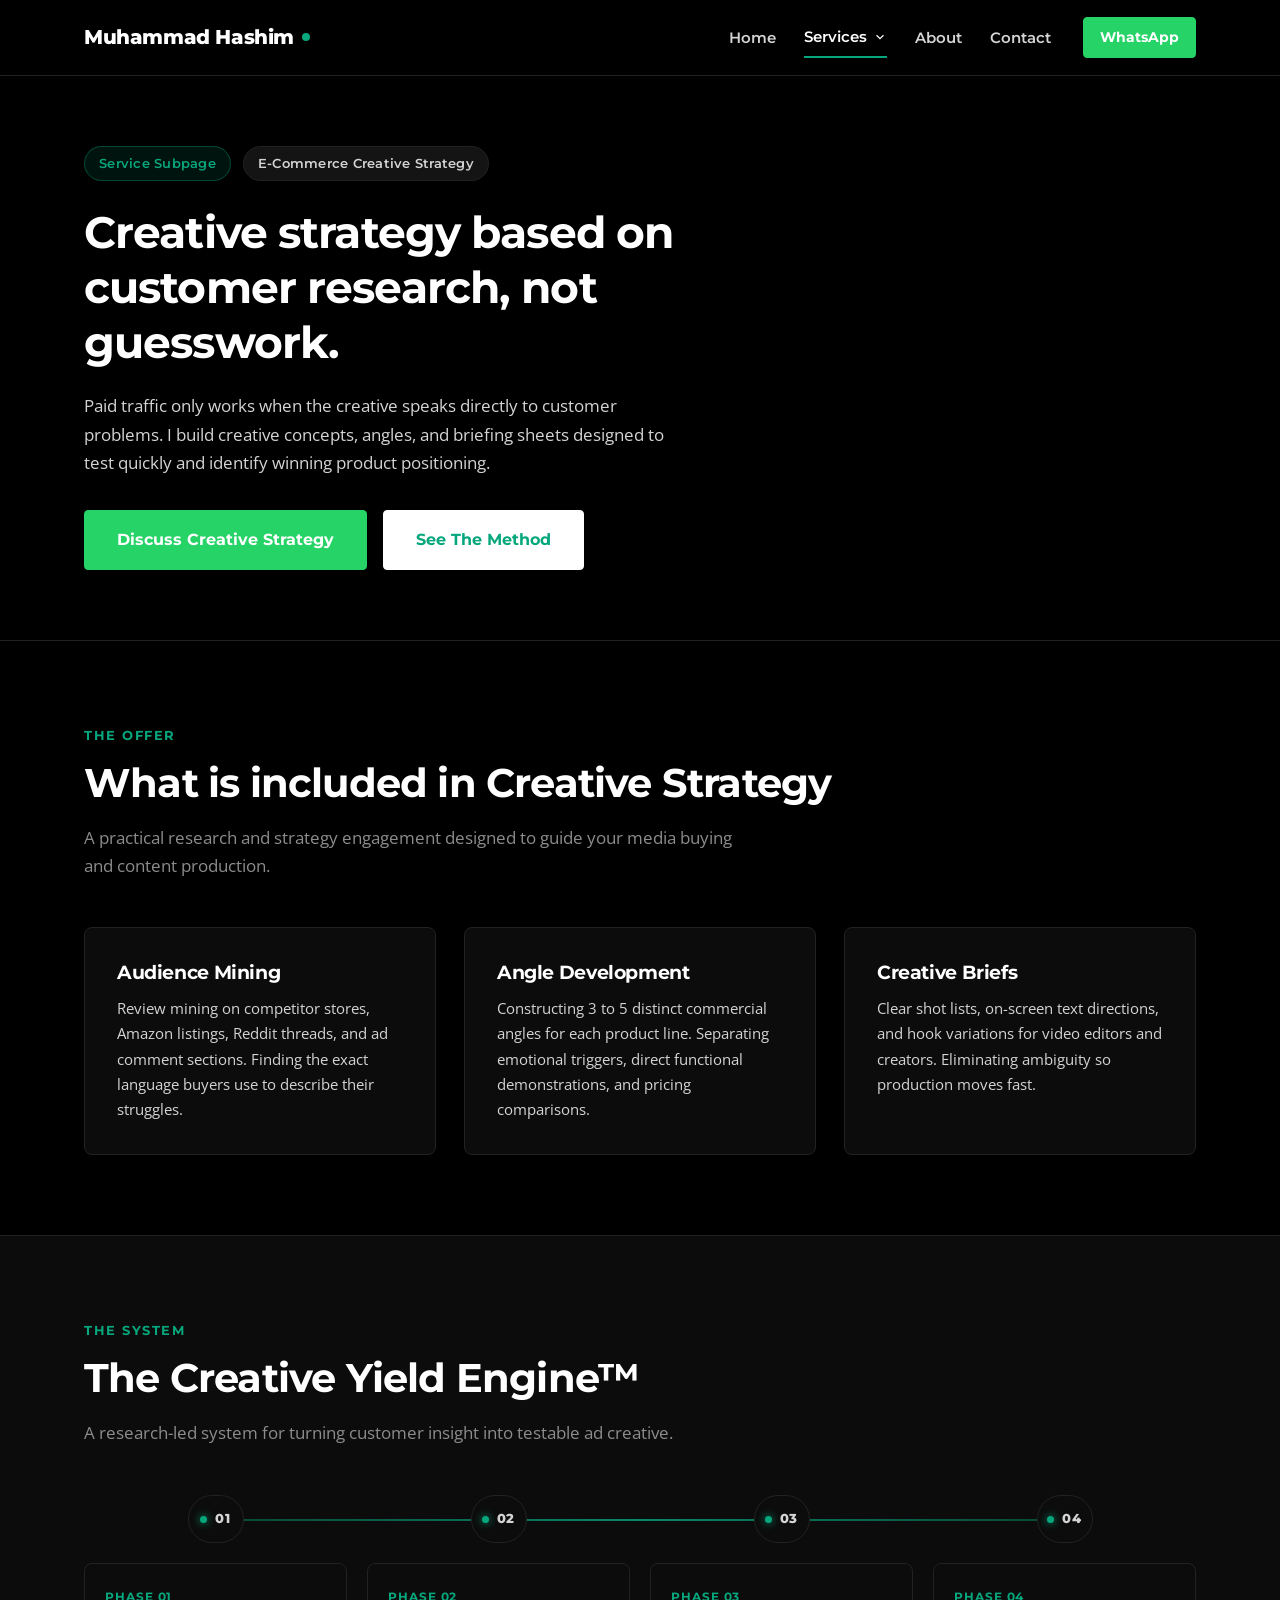
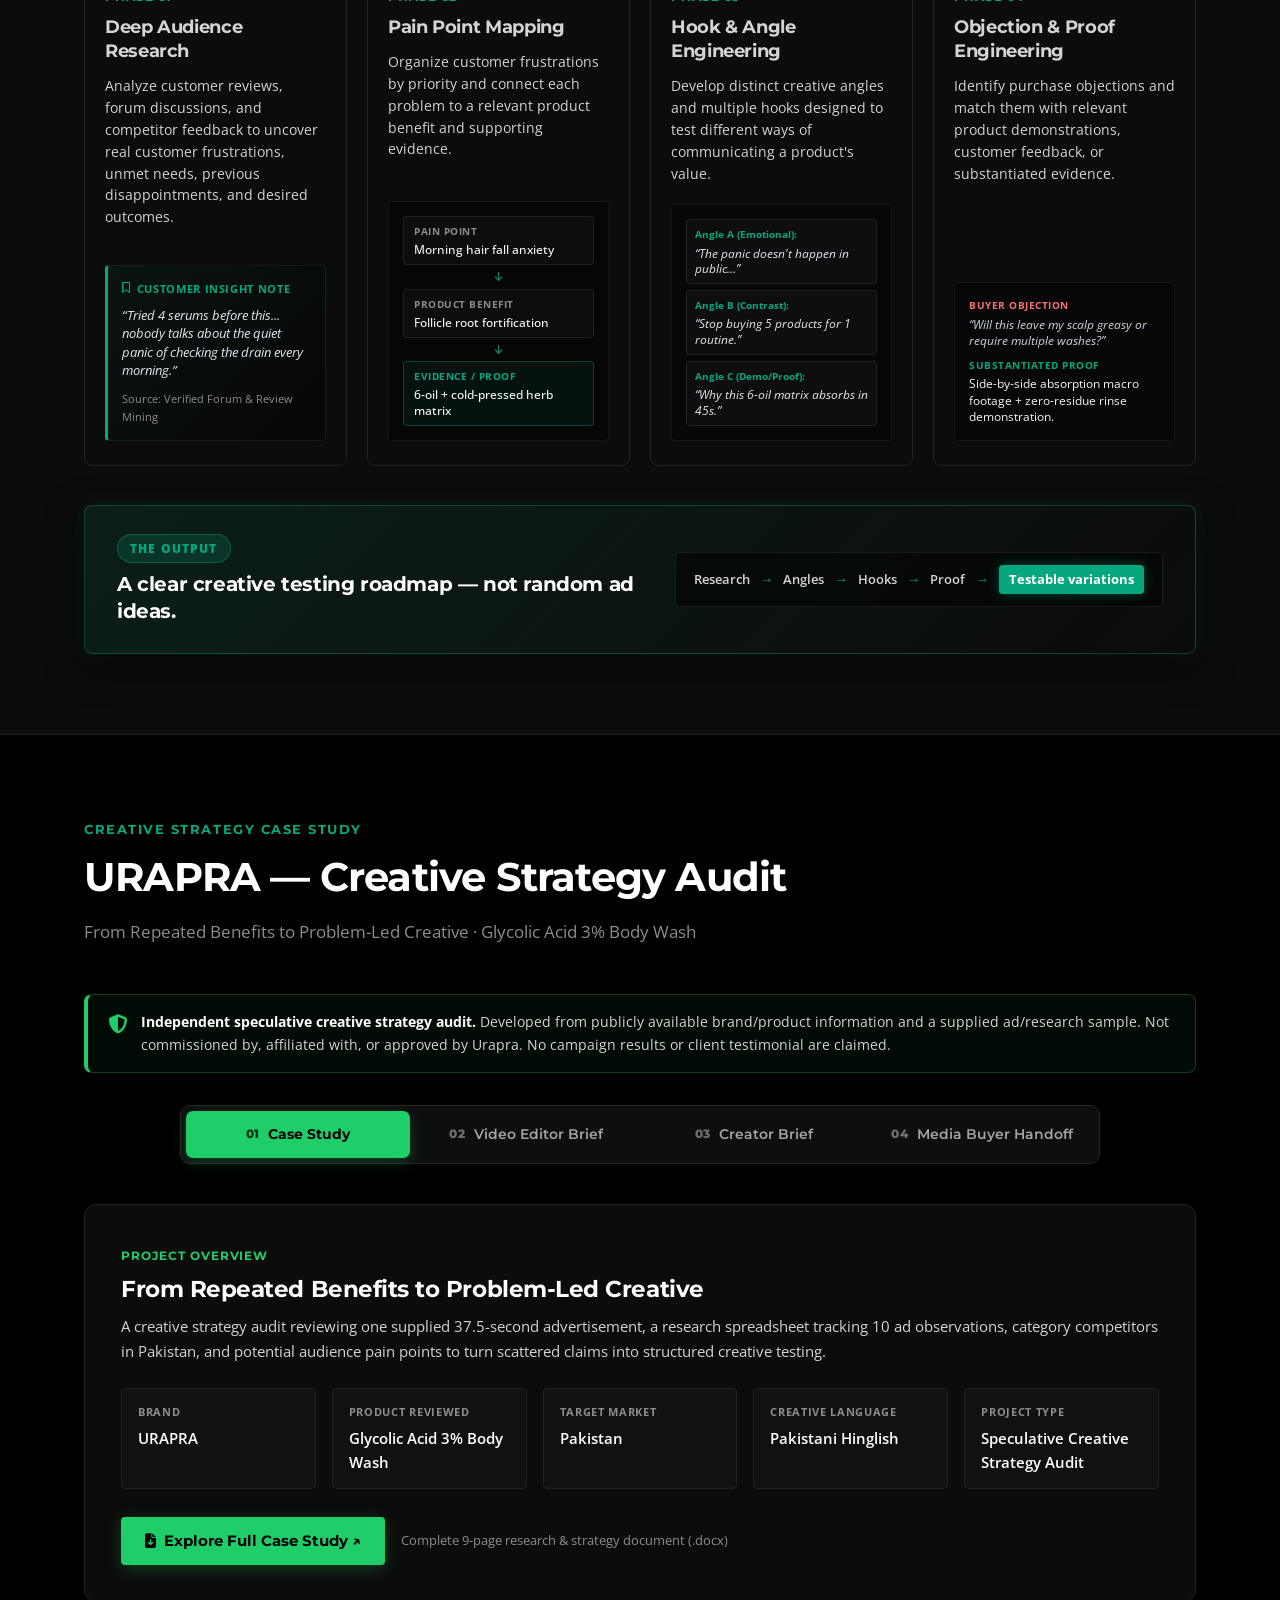
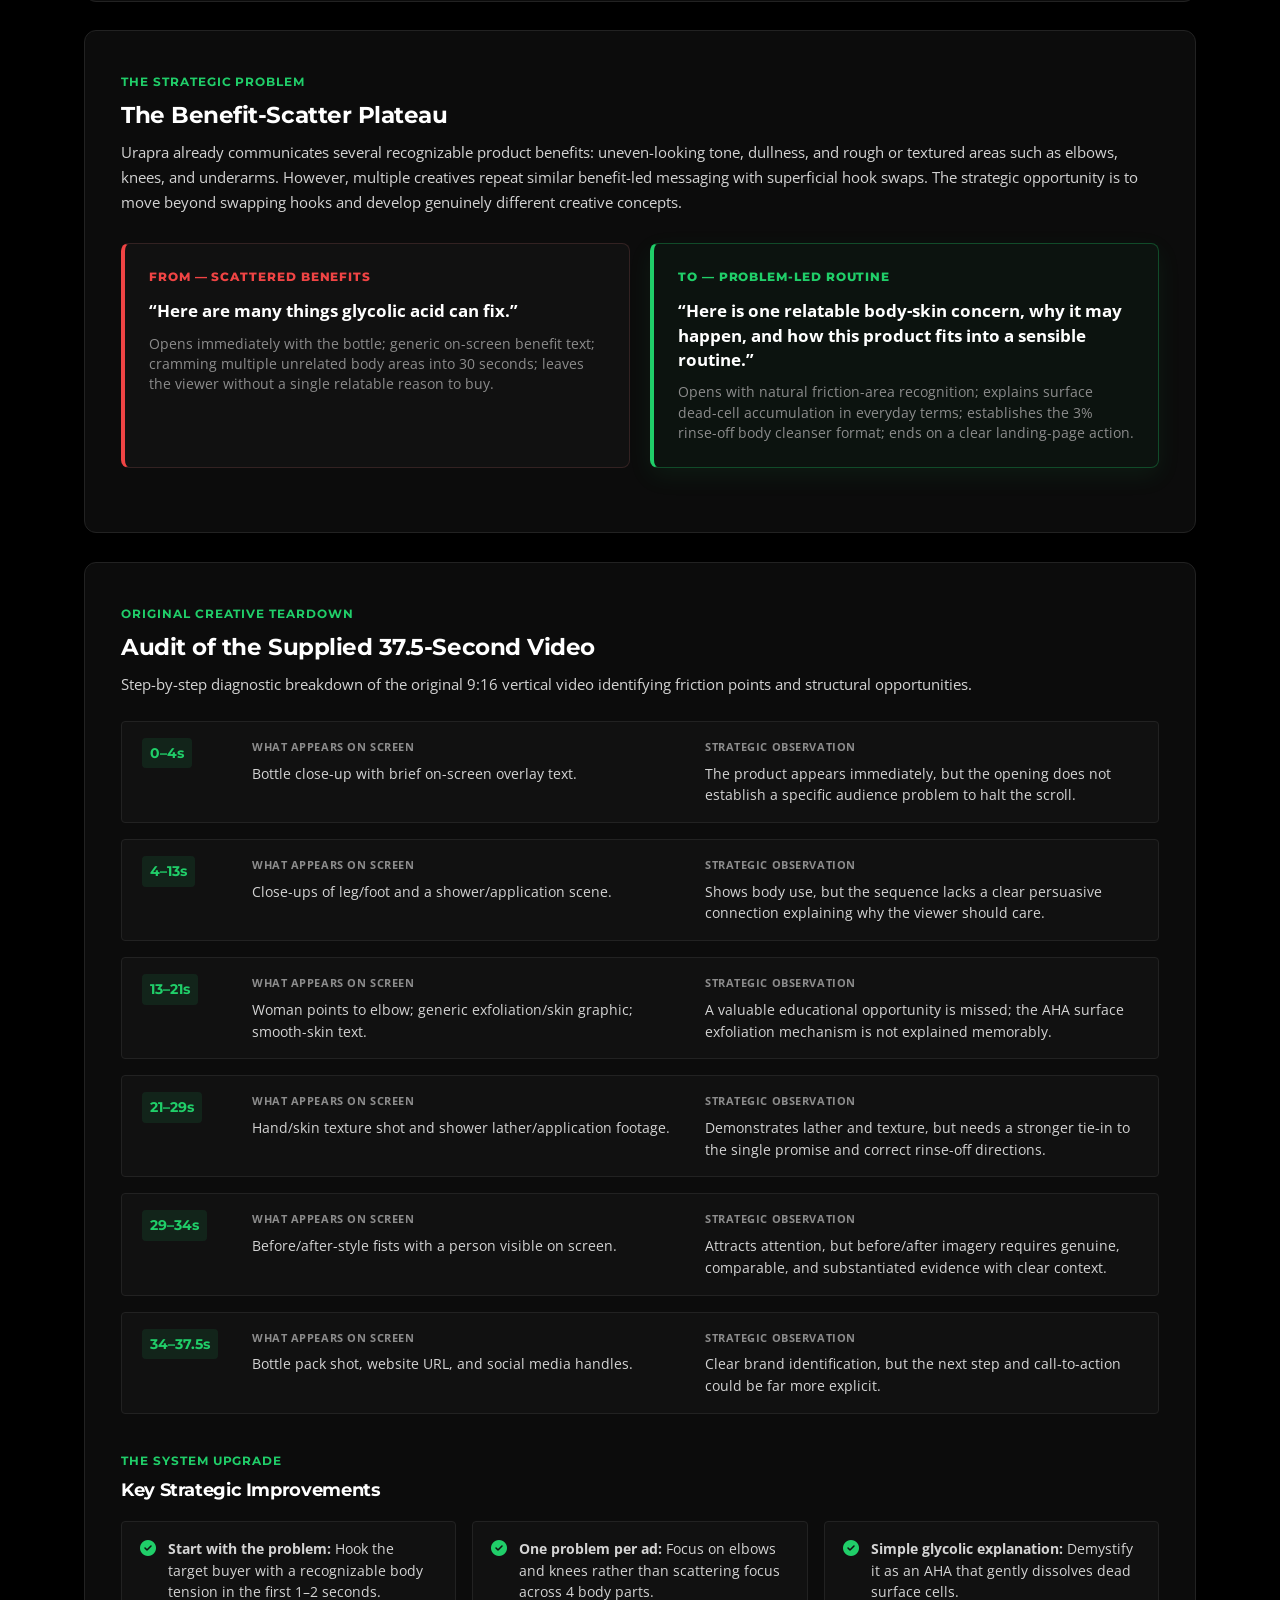
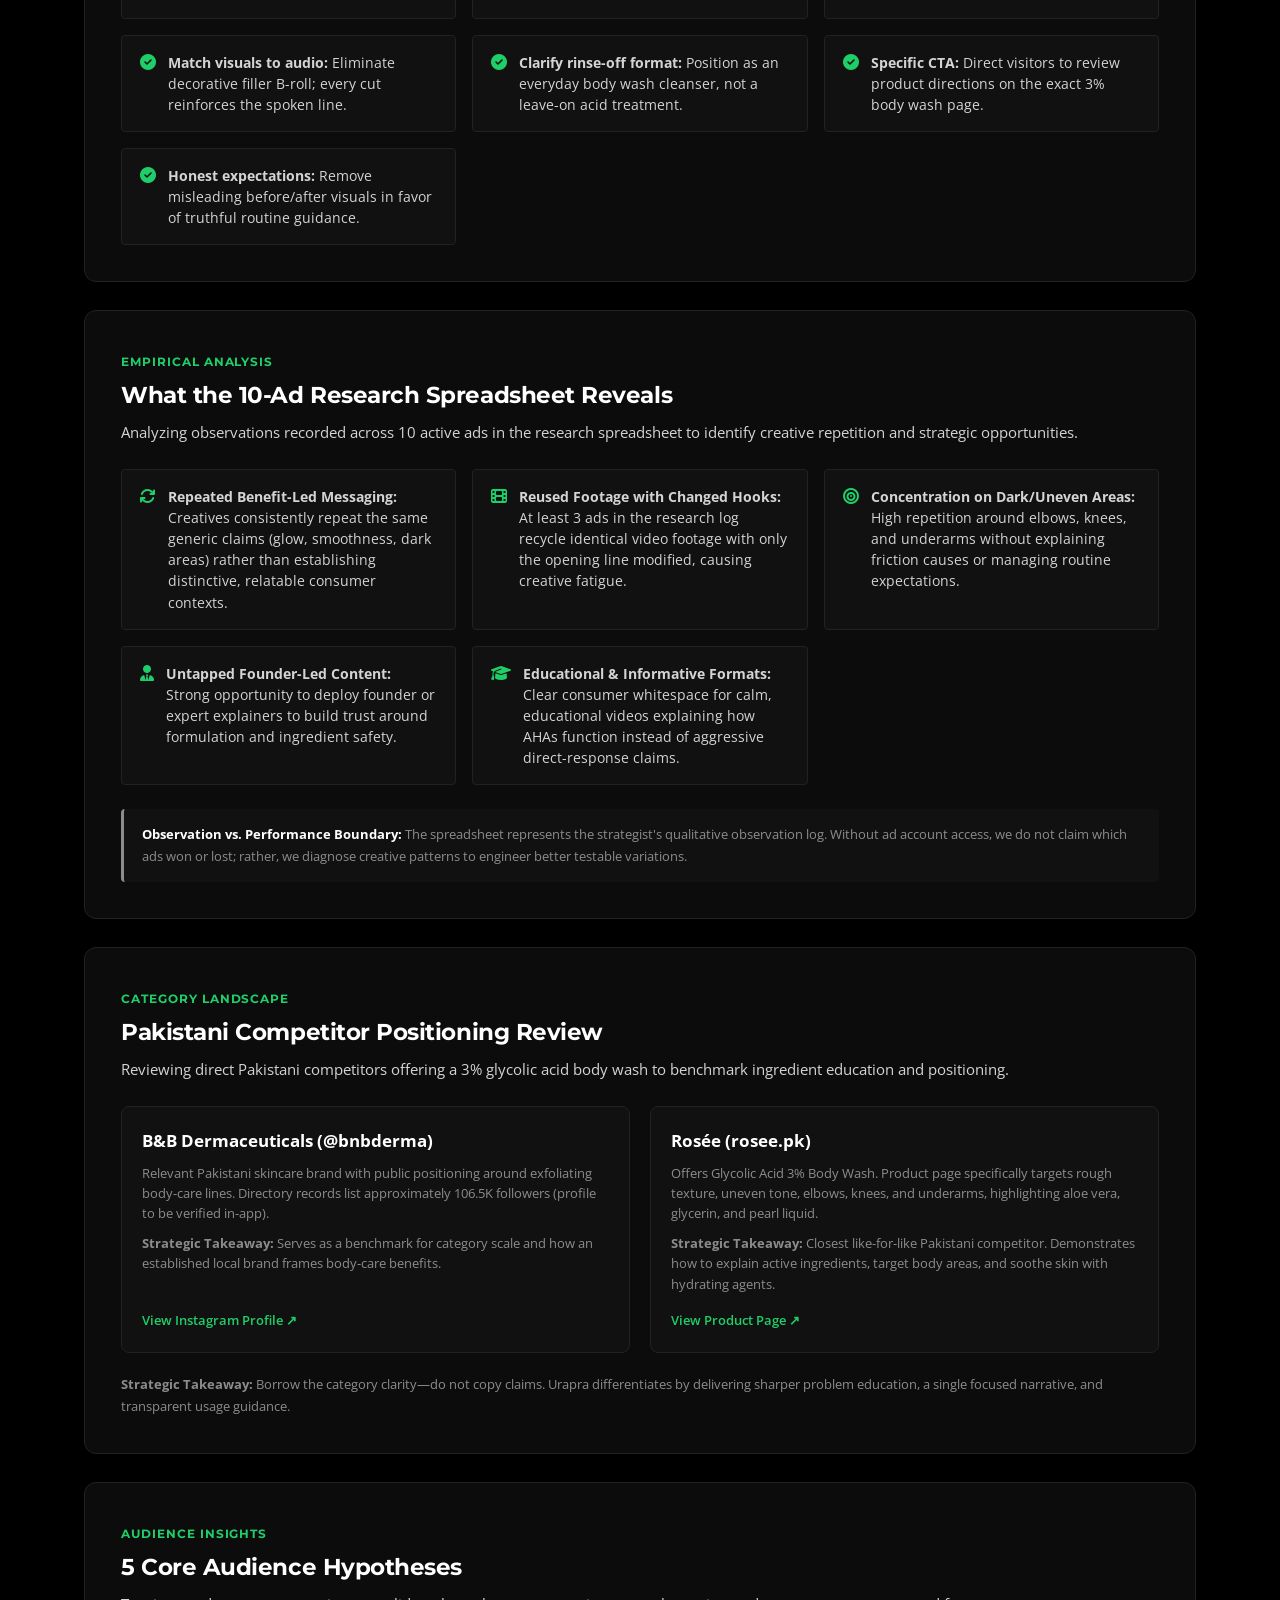
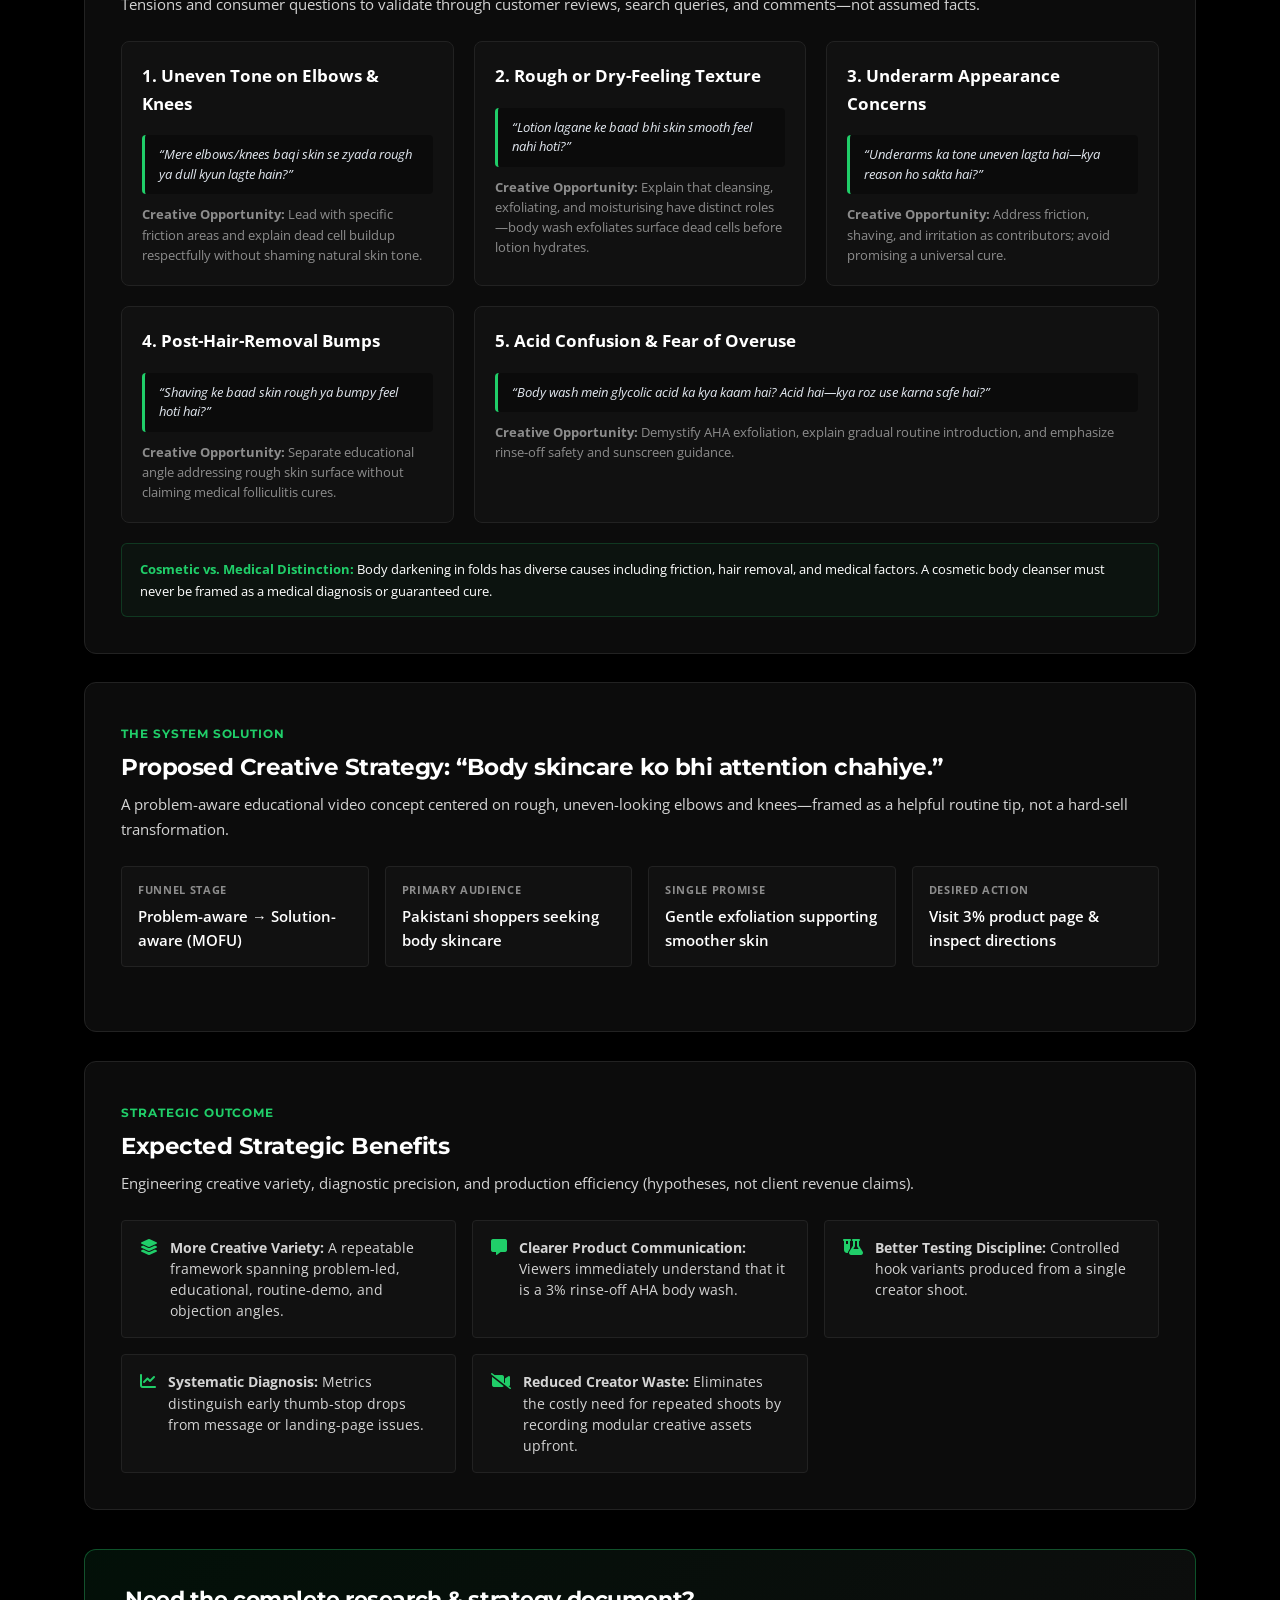
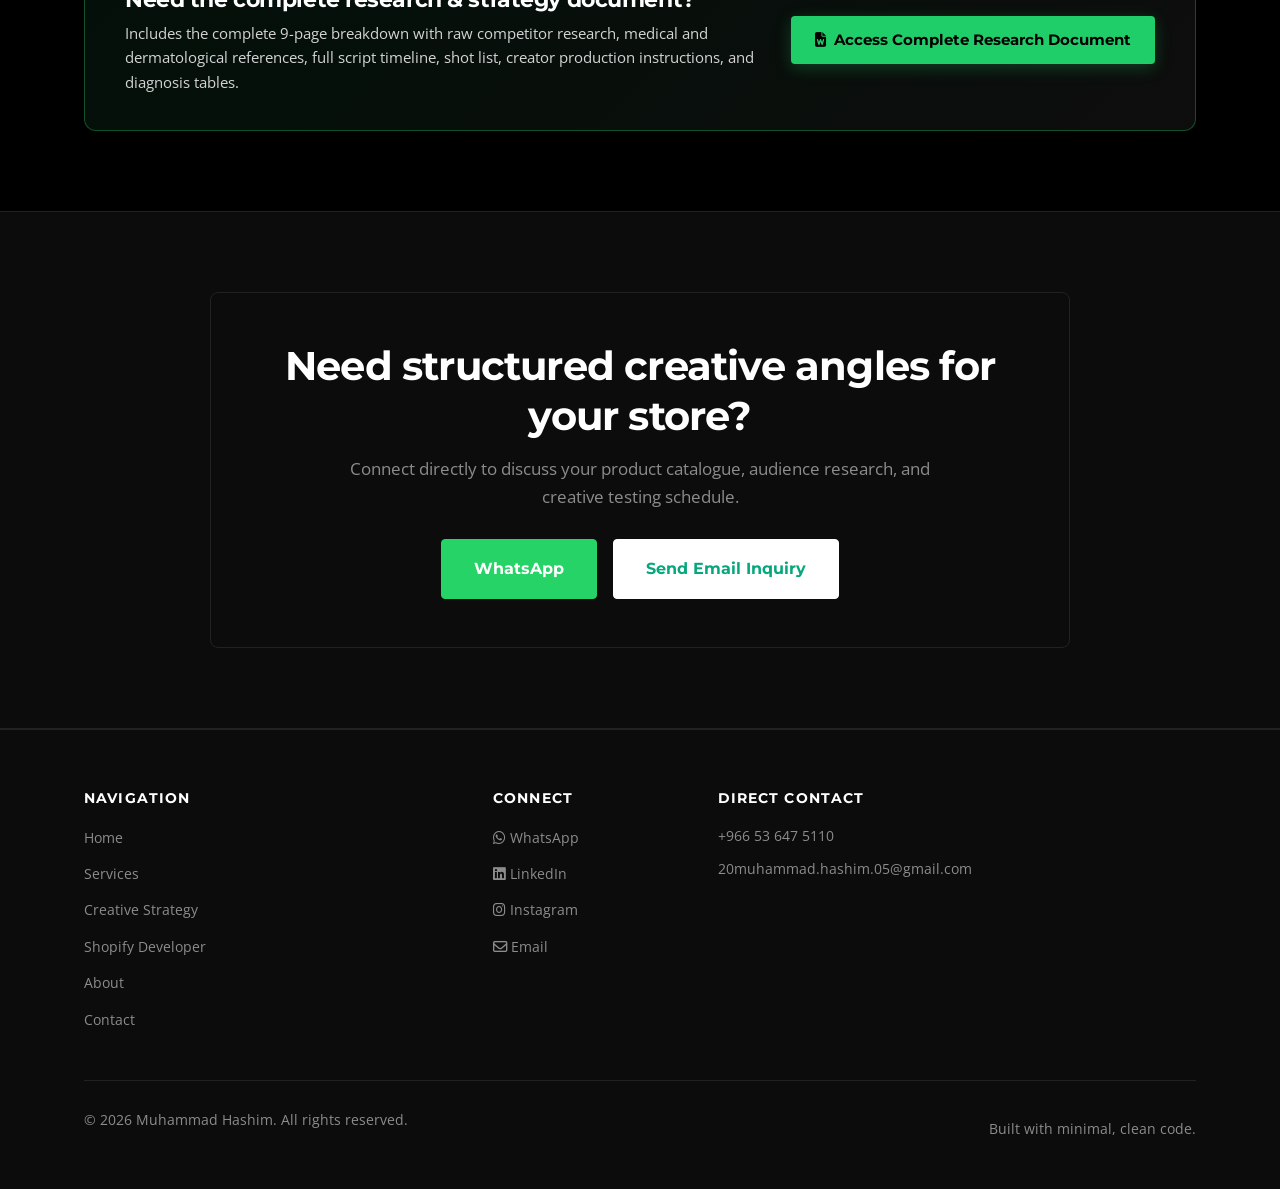
==== commit fe46bcd2: "Added Case Study" ====
--- a/creative-strategy.html
+++ b/creative-strategy.html
@@ -265,115 +265,1020 @@
       </div>
     </section>
 
-    <!-- Case Studies / Independent Creative Audits Section -->
-    <section class="section" id="creative-audits">
+    <!-- Case Study Section: URAPRA Creative Strategy Audit -->
+    <section class="section cs-section" id="creative-audits">
       <div class="container">
+        
+        <!-- Section Header -->
         <div class="section-header">
-          <span class="section-eyebrow">Audits &amp; Teardowns</span>
-          <h2 class="section-title">Independent Creative Audits</h2>
+          <span class="section-eyebrow">CREATIVE STRATEGY CASE STUDY</span>
+          <h2 class="section-title">URAPRA &mdash; Creative Strategy Audit</h2>
           <p class="section-subtitle">
-            Public breakdowns and teardowns demonstrating how ad hooks and scripts are transformed using data-backed creative angles.
+            From Repeated Benefits to Problem-Led Creative &middot; Glycolic Acid 3% Body Wash
           </p>
         </div>
 
-        <!-- Audit Card: Pristine by Shaheera -->
-        <article class="audit-card fade-in-up">
-          <span class="audit-badge">Independent Creative Audit</span>
-          <h3 class="audit-title">Pristine by Shaheera — Ad Script Teardown</h3>
-          <span class="audit-meta">Niche: DTC Haircare &middot; Format: Video ad script &middot; No paid engagement</span>
-
-          <!-- Compare Block -->
-          <div class="audit-compare-grid">
-            <!-- Left Column: Before -->
-            <div class="audit-column audit-column-before">
-              <span class="audit-col-label-before">Before — Original Script</span>
-              <div class="audit-script-text">"Firstly, you can't do anything about the hair that fell on the floor, but you can save the 4 remaining hairs. But nothing was working on my hair. And when the hair falls on the floor, no one can understand the anxiety better than me.
-
-And the best part is that you don't need any conditioner or serum after these hair oils. And you won't be able to see any frizz anywhere. It doesn't just have 1 oil, it has a 6 oil blend.
-
-And then many more herbs are infused in it. And it's such a powerful blend to control your hair fall. This is the best thing if you want your hair not to fall on the floor."</div>
-            </div>
-
-            <!-- Right Column: After -->
-            <div class="audit-column audit-column-after">
-              <span class="audit-col-label-after">After — Rewritten with the System</span>
-              <div class="audit-script-text">[0:00–0:04] HOOK
-Visual: tight close-up, dim bathroom lighting, no makeup, handheld feel.
-VO: The panic doesn't happen in public. It happens alone, in the bathroom, at night.
-
-[0:04–0:11]
-Visual: hand running through hair over the sink, water running, strands on fingers.
-VO: You turn the tap on louder so nobody hears you getting upset over a hairbrush, and you check the drain before you even look at your own face.
-
-[0:11–0:18]
-Visual: sitting on the edge of the tub, holding a fallen strand, looking down.
-VO: I did this for actual weeks, just sitting there thinking, what now, because I'd already tried like four other things before this one.
-
-[0:18–0:25]
-Visual: product reveal, natural window light, holding the bottle at eye level.
-VO: What actually changed it for me came down to one bottle, six oils and a full herb blend packed in, not another random pick off a shelf.
-
-[0:25–0:32]
-Visual: demo, applying oil to scalp and roots, close on hands.
-VO: You don't even need conditioner or serum after it.
-
-[0:32–0:38]
-Visual: back to face, softer lighting than the opening, calmer expression.
-VO: The shedding slowed down in like two weeks, and by week six I actually stopped checking the drain every morning.
-
-[0:38–0:40] CLOSE / CTA
-Visual: product on the counter, text overlay appears.
-VO: If your bathroom's where it happens for you too, this is where it stops.
-On-screen text: Link in bio</div>
-            </div>
+        <!-- Visible Professional Disclosure -->
+        <div class="cs-disclosure-banner fade-in-up">
+          <div class="cs-disclosure-icon">
+            <i class="fa-solid fa-shield-halved"></i>
           </div>
-
-          <!-- Analysis List -->
-          <div class="audit-analysis-box">
-            <span class="audit-analysis-heading">What changed, and why</span>
-            <ul class="audit-analysis-list">
-              <li>Hook moved from a vague statement about hair loss to a specific, private moment of shame (Hook &amp; Angle Engineering)</li>
-              <li>Pain point now leads the script instead of trailing after product features (Pain Point Mapping)</li>
-              <li>Added timed shot-by-shot visual direction — the original was VO only, with no production structure</li>
-              <li>CTA ties back to the emotional arc opened in the hook, instead of ending on a feature list</li>
-            </ul>
-
-            <!-- Tags -->
-            <div class="audit-tags">
-              <span class="audit-tag-chip">Hook &amp; Angle Engineering</span>
-              <span class="audit-tag-chip">Pain Point Mapping</span>
-            </div>
-
-            <!-- Disclaimer -->
-            <p class="audit-disclaimer">
-              Independent audit demonstrating the Creative Yield Engine™ on a real, publicly running ad. Not a paid client project.
+          <p class="cs-disclosure-text">
+            <strong>Independent speculative creative strategy audit.</strong> Developed from publicly available brand/product information and a supplied ad/research sample. Not commissioned by, affiliated with, or approved by Urapra. No campaign results or client testimonial are claimed.
+          </p>
+        </div>
+
+        <!-- Connected Segmented Navigation (4 Tabs) -->
+        <div class="cs-nav-wrapper fade-in-up">
+          <nav class="cs-segmented-nav" role="tablist" aria-label="URAPRA Case Study Navigation">
+            <button type="button" class="cs-tab-btn is-active" role="tab" id="cs-tab-1" aria-selected="true" aria-controls="panel-case-study" tabindex="0">
+              <span class="cs-tab-num">01</span> Case Study
+            </button>
+            <button type="button" class="cs-tab-btn" role="tab" id="cs-tab-2" aria-selected="false" aria-controls="panel-editor-brief" tabindex="-1">
+              <span class="cs-tab-num">02</span> Video Editor Brief
+            </button>
+            <button type="button" class="cs-tab-btn" role="tab" id="cs-tab-3" aria-selected="false" aria-controls="panel-creator-brief" tabindex="-1">
+              <span class="cs-tab-num">03</span> Creator Brief
+            </button>
+            <button type="button" class="cs-tab-btn" role="tab" id="cs-tab-4" aria-selected="false" aria-controls="panel-media-buyer" tabindex="-1">
+              <span class="cs-tab-num">04</span> Media Buyer Handoff
+            </button>
+          </nav>
+        </div>
+
+        <!-- ==================================================================
+             TAB ONE: CASE STUDY
+        ================================================================== -->
+        <div class="cs-tab-panel is-active" id="panel-case-study" role="tabpanel" aria-labelledby="cs-tab-1">
+          
+          <!-- A. Project Overview Card -->
+          <article class="cs-card fade-in-up">
+            <div class="cs-card-header">
+              <span class="cs-section-subtitle-tag">PROJECT OVERVIEW</span>
+              <h3 class="cs-card-title">From Repeated Benefits to Problem-Led Creative</h3>
+              <p class="cs-card-desc">
+                A creative strategy audit reviewing one supplied 37.5-second advertisement, a research spreadsheet tracking 10 ad observations, category competitors in Pakistan, and potential audience pain points to turn scattered claims into structured creative testing.
+              </p>
+            </div>
+
+            <!-- Project Meta Information Grid -->
+            <div class="cs-meta-grid">
+              <div class="cs-meta-item">
+                <span class="cs-meta-label">Brand</span>
+                <span class="cs-meta-value">URAPRA</span>
+              </div>
+              <div class="cs-meta-item">
+                <span class="cs-meta-label">Product Reviewed</span>
+                <span class="cs-meta-value">Glycolic Acid 3% Body Wash</span>
+              </div>
+              <div class="cs-meta-item">
+                <span class="cs-meta-label">Target Market</span>
+                <span class="cs-meta-value">Pakistan</span>
+              </div>
+              <div class="cs-meta-item">
+                <span class="cs-meta-label">Creative Language</span>
+                <span class="cs-meta-value">Pakistani Hinglish</span>
+              </div>
+              <div class="cs-meta-item">
+                <span class="cs-meta-label">Project Type</span>
+                <span class="cs-meta-value">Speculative Creative Strategy Audit</span>
+              </div>
+            </div>
+
+            <div class="cs-actions-row">
+              <a href="docs/Urapra_Creative_Strategy_Case_Study.docx" download class="btn-cs-primary">
+                <i class="fa-solid fa-file-arrow-down"></i> Explore Full Case Study &nearr;
+              </a>
+              <span style="font-size: 0.82rem; color: var(--color-text-muted);">Complete 9-page research &amp; strategy document (.docx)</span>
+            </div>
+          </article>
+
+          <!-- B. The Strategic Problem -->
+          <article class="cs-card fade-in-up">
+            <div class="cs-card-header">
+              <span class="cs-section-subtitle-tag">THE STRATEGIC PROBLEM</span>
+              <h3 class="cs-card-title">The Benefit-Scatter Plateau</h3>
+              <p class="cs-card-desc">
+                Urapra already communicates several recognizable product benefits: uneven-looking tone, dullness, and rough or textured areas such as elbows, knees, and underarms. However, multiple creatives repeat similar benefit-led messaging with superficial hook swaps. The strategic opportunity is to move beyond swapping hooks and develop genuinely different creative concepts.
+              </p>
+            </div>
+
+            <!-- Main Visual Highlight: FROM vs TO -->
+            <div class="cs-shift-container">
+              <div class="cs-shift-box cs-shift-from">
+                <span class="cs-shift-tag">FROM &mdash; SCATTERED BENEFITS</span>
+                <div class="cs-shift-quote">&ldquo;Here are many things glycolic acid can fix.&rdquo;</div>
+                <p class="cs-shift-notes">
+                  Opens immediately with the bottle; generic on-screen benefit text; cramming multiple unrelated body areas into 30 seconds; leaves the viewer without a single relatable reason to buy.
+                </p>
+              </div>
+
+              <div class="cs-shift-box cs-shift-to">
+                <span class="cs-shift-tag">TO &mdash; PROBLEM-LED ROUTINE</span>
+                <div class="cs-shift-quote">&ldquo;Here is one relatable body-skin concern, why it may happen, and how this product fits into a sensible routine.&rdquo;</div>
+                <p class="cs-shift-notes">
+                  Opens with natural friction-area recognition; explains surface dead-cell accumulation in everyday terms; establishes the 3% rinse-off body cleanser format; ends on a clear landing-page action.
+                </p>
+              </div>
+            </div>
+          </article>
+
+          <!-- C. Existing Advertisement Audit (37.5s Video Teardown) -->
+          <article class="cs-card fade-in-up">
+            <div class="cs-card-header">
+              <span class="cs-section-subtitle-tag">ORIGINAL CREATIVE TEARDOWN</span>
+              <h3 class="cs-card-title">Audit of the Supplied 37.5-Second Video</h3>
+              <p class="cs-card-desc">
+                Step-by-step diagnostic breakdown of the original 9:16 vertical video identifying friction points and structural opportunities.
+              </p>
+            </div>
+
+            <!-- Timeline -->
+            <div class="cs-timeline-list">
+              <div class="cs-timeline-item">
+                <div><span class="cs-timeline-time">0–4s</span></div>
+                <div>
+                  <span class="cs-timeline-col-title">What appears on screen</span>
+                  <p class="cs-timeline-text">Bottle close-up with brief on-screen overlay text.</p>
+                </div>
+                <div>
+                  <span class="cs-timeline-col-title">Strategic Observation</span>
+                  <p class="cs-timeline-text">The product appears immediately, but the opening does not establish a specific audience problem to halt the scroll.</p>
+                </div>
+              </div>
+
+              <div class="cs-timeline-item">
+                <div><span class="cs-timeline-time">4–13s</span></div>
+                <div>
+                  <span class="cs-timeline-col-title">What appears on screen</span>
+                  <p class="cs-timeline-text">Close-ups of leg/foot and a shower/application scene.</p>
+                </div>
+                <div>
+                  <span class="cs-timeline-col-title">Strategic Observation</span>
+                  <p class="cs-timeline-text">Shows body use, but the sequence lacks a clear persuasive connection explaining why the viewer should care.</p>
+                </div>
+              </div>
+
+              <div class="cs-timeline-item">
+                <div><span class="cs-timeline-time">13–21s</span></div>
+                <div>
+                  <span class="cs-timeline-col-title">What appears on screen</span>
+                  <p class="cs-timeline-text">Woman points to elbow; generic exfoliation/skin graphic; smooth-skin text.</p>
+                </div>
+                <div>
+                  <span class="cs-timeline-col-title">Strategic Observation</span>
+                  <p class="cs-timeline-text">A valuable educational opportunity is missed; the AHA surface exfoliation mechanism is not explained memorably.</p>
+                </div>
+              </div>
+
+              <div class="cs-timeline-item">
+                <div><span class="cs-timeline-time">21–29s</span></div>
+                <div>
+                  <span class="cs-timeline-col-title">What appears on screen</span>
+                  <p class="cs-timeline-text">Hand/skin texture shot and shower lather/application footage.</p>
+                </div>
+                <div>
+                  <span class="cs-timeline-col-title">Strategic Observation</span>
+                  <p class="cs-timeline-text">Demonstrates lather and texture, but needs a stronger tie-in to the single promise and correct rinse-off directions.</p>
+                </div>
+              </div>
+
+              <div class="cs-timeline-item">
+                <div><span class="cs-timeline-time">29–34s</span></div>
+                <div>
+                  <span class="cs-timeline-col-title">What appears on screen</span>
+                  <p class="cs-timeline-text">Before/after-style fists with a person visible on screen.</p>
+                </div>
+                <div>
+                  <span class="cs-timeline-col-title">Strategic Observation</span>
+                  <p class="cs-timeline-text">Attracts attention, but before/after imagery requires genuine, comparable, and substantiated evidence with clear context.</p>
+                </div>
+              </div>
+
+              <div class="cs-timeline-item">
+                <div><span class="cs-timeline-time">34–37.5s</span></div>
+                <div>
+                  <span class="cs-timeline-col-title">What appears on screen</span>
+                  <p class="cs-timeline-text">Bottle pack shot, website URL, and social media handles.</p>
+                </div>
+                <div>
+                  <span class="cs-timeline-col-title">Strategic Observation</span>
+                  <p class="cs-timeline-text">Clear brand identification, but the next step and call-to-action could be far more explicit.</p>
+                </div>
+              </div>
+            </div>
+
+            <!-- Key Improvements Implemented -->
+            <div style="margin-top: 32px;">
+              <span class="cs-section-subtitle-tag">THE SYSTEM UPGRADE</span>
+              <h4 style="font-size: 1.15rem; color: #ffffff; margin-bottom: 16px;">Key Strategic Improvements</h4>
+              <div class="cs-bullet-grid">
+                <div class="cs-bullet-card">
+                  <i class="fa-solid fa-circle-check cs-bullet-icon"></i>
+                  <p class="cs-bullet-text"><strong>Start with the problem:</strong> Hook the target buyer with a recognizable body tension in the first 1–2 seconds.</p>
+                </div>
+                <div class="cs-bullet-card">
+                  <i class="fa-solid fa-circle-check cs-bullet-icon"></i>
+                  <p class="cs-bullet-text"><strong>One problem per ad:</strong> Focus on elbows and knees rather than scattering focus across 4 body parts.</p>
+                </div>
+                <div class="cs-bullet-card">
+                  <i class="fa-solid fa-circle-check cs-bullet-icon"></i>
+                  <p class="cs-bullet-text"><strong>Simple glycolic explanation:</strong> Demystify it as an AHA that gently dissolves dead surface cells.</p>
+                </div>
+                <div class="cs-bullet-card">
+                  <i class="fa-solid fa-circle-check cs-bullet-icon"></i>
+                  <p class="cs-bullet-text"><strong>Match visuals to audio:</strong> Eliminate decorative filler B-roll; every cut reinforces the spoken line.</p>
+                </div>
+                <div class="cs-bullet-card">
+                  <i class="fa-solid fa-circle-check cs-bullet-icon"></i>
+                  <p class="cs-bullet-text"><strong>Clarify rinse-off format:</strong> Position as an everyday body wash cleanser, not a leave-on acid treatment.</p>
+                </div>
+                <div class="cs-bullet-card">
+                  <i class="fa-solid fa-circle-check cs-bullet-icon"></i>
+                  <p class="cs-bullet-text"><strong>Specific CTA:</strong> Direct visitors to review product directions on the exact 3% body wash page.</p>
+                </div>
+                <div class="cs-bullet-card">
+                  <i class="fa-solid fa-circle-check cs-bullet-icon"></i>
+                  <p class="cs-bullet-text"><strong>Honest expectations:</strong> Remove misleading before/after visuals in favor of truthful routine guidance.</p>
+                </div>
+              </div>
+            </div>
+          </article>
+
+          <!-- D. Research Findings (10-Ad Spreadsheet Analysis) -->
+          <article class="cs-card fade-in-up">
+            <div class="cs-card-header">
+              <span class="cs-section-subtitle-tag">EMPIRICAL ANALYSIS</span>
+              <h3 class="cs-card-title">What the 10-Ad Research Spreadsheet Reveals</h3>
+              <p class="cs-card-desc">
+                Analyzing observations recorded across 10 active ads in the research spreadsheet to identify creative repetition and strategic opportunities.
+              </p>
+            </div>
+
+            <div class="cs-bullet-grid">
+              <div class="cs-bullet-card">
+                <i class="fa-solid fa-arrows-rotate cs-bullet-icon"></i>
+                <div>
+                  <p class="cs-bullet-text"><strong>Repeated Benefit-Led Messaging:</strong> Creatives consistently repeat the same generic claims (glow, smoothness, dark areas) rather than establishing distinctive, relatable consumer contexts.</p>
+                </div>
+              </div>
+
+              <div class="cs-bullet-card">
+                <i class="fa-solid fa-film cs-bullet-icon"></i>
+                <div>
+                  <p class="cs-bullet-text"><strong>Reused Footage with Changed Hooks:</strong> At least 3 ads in the research log recycle identical video footage with only the opening line modified, causing creative fatigue.</p>
+                </div>
+              </div>
+
+              <div class="cs-bullet-card">
+                <i class="fa-solid fa-bullseye cs-bullet-icon"></i>
+                <div>
+                  <p class="cs-bullet-text"><strong>Concentration on Dark/Uneven Areas:</strong> High repetition around elbows, knees, and underarms without explaining friction causes or managing routine expectations.</p>
+                </div>
+              </div>
+
+              <div class="cs-bullet-card">
+                <i class="fa-solid fa-user-tie cs-bullet-icon"></i>
+                <div>
+                  <p class="cs-bullet-text"><strong>Untapped Founder-Led Content:</strong> Strong opportunity to deploy founder or expert explainers to build trust around formulation and ingredient safety.</p>
+                </div>
+              </div>
+
+              <div class="cs-bullet-card">
+                <i class="fa-solid fa-graduation-cap cs-bullet-icon"></i>
+                <div>
+                  <p class="cs-bullet-text"><strong>Educational &amp; Informative Formats:</strong> Clear consumer whitespace for calm, educational videos explaining how AHAs function instead of aggressive direct-response claims.</p>
+                </div>
+              </div>
+            </div>
+
+            <!-- Boundary Notice -->
+            <div style="margin-top: 24px; padding: 14px 18px; background: rgba(255, 255, 255, 0.02); border-left: 3px solid #8c8c8c; border-radius: 4px;">
+              <p style="font-size: 0.84rem; color: var(--color-text-muted); margin-bottom: 0;">
+                <strong style="color: #ffffff;">Observation vs. Performance Boundary:</strong> The spreadsheet represents the strategist's qualitative observation log. Without ad account access, we do not claim which ads won or lost; rather, we diagnose creative patterns to engineer better testable variations.
+              </p>
+            </div>
+          </article>
+
+          <!-- E. Competitor Research -->
+          <article class="cs-card fade-in-up">
+            <div class="cs-card-header">
+              <span class="cs-section-subtitle-tag">CATEGORY LANDSCAPE</span>
+              <h3 class="cs-card-title">Pakistani Competitor Positioning Review</h3>
+              <p class="cs-card-desc">
+                Reviewing direct Pakistani competitors offering a 3% glycolic acid body wash to benchmark ingredient education and positioning.
+              </p>
+            </div>
+
+            <div class="cs-grid-2">
+              <div class="cs-insight-card">
+                <div class="cs-insight-title">B&amp;B Dermaceuticals (@bnbderma)</div>
+                <p class="cs-insight-note">
+                  Relevant Pakistani skincare brand with public positioning around exfoliating body-care lines. Directory records list approximately 106.5K followers (profile to be verified in-app).
+                </p>
+                <p class="cs-insight-note" style="margin-top: 10px;">
+                  <strong>Strategic Takeaway:</strong> Serves as a benchmark for category scale and how an established local brand frames body-care benefits.
+                </p>
+                <div style="margin-top: auto; padding-top: 12px;">
+                  <a href="https://www.instagram.com/bnbderma/" target="_blank" rel="noopener noreferrer" style="font-size: 0.82rem; color: #20CE69; font-weight: 600;">
+                    View Instagram Profile &nearr;
+                  </a>
+                </div>
+              </div>
+
+              <div class="cs-insight-card">
+                <div class="cs-insight-title">Rosée (rosee.pk)</div>
+                <p class="cs-insight-note">
+                  Offers Glycolic Acid 3% Body Wash. Product page specifically targets rough texture, uneven tone, elbows, knees, and underarms, highlighting aloe vera, glycerin, and pearl liquid.
+                </p>
+                <p class="cs-insight-note" style="margin-top: 10px;">
+                  <strong>Strategic Takeaway:</strong> Closest like-for-like Pakistani competitor. Demonstrates how to explain active ingredients, target body areas, and soothe skin with hydrating agents.
+                </p>
+                <div style="margin-top: auto; padding-top: 12px;">
+                  <a href="https://rosee.pk/products/glycolic-acid-3-body-wash" target="_blank" rel="noopener noreferrer" style="font-size: 0.82rem; color: #20CE69; font-weight: 600;">
+                    View Product Page &nearr;
+                  </a>
+                </div>
+              </div>
+            </div>
+
+            <p style="font-size: 0.84rem; color: var(--color-text-muted); margin-top: 16px; margin-bottom: 0;">
+              <strong>Strategic Takeaway:</strong> Borrow the category clarity—do not copy claims. Urapra differentiates by delivering sharper problem education, a single focused narrative, and transparent usage guidance.
             </p>
-
-            <!-- Closing CTA -->
-            <p class="audit-closing-cta">
-              Want your ad scripts audited like this? <a href="contact.html">Get in touch.</a>
+          </article>
+
+          <!-- F. Audience Pain Points (5 Hypotheses) -->
+          <article class="cs-card fade-in-up">
+            <div class="cs-card-header">
+              <span class="cs-section-subtitle-tag">AUDIENCE INSIGHTS</span>
+              <h3 class="cs-card-title">5 Core Audience Hypotheses</h3>
+              <p class="cs-card-desc">
+                Tensions and consumer questions to validate through customer reviews, search queries, and comments—not assumed facts.
+              </p>
+            </div>
+
+            <div class="cs-grid-3">
+              <!-- Hypothesis 1 -->
+              <div class="cs-insight-card">
+                <div class="cs-insight-title">1. Uneven Tone on Elbows &amp; Knees</div>
+                <div class="cs-insight-quote">
+                  &ldquo;Mere elbows/knees baqi skin se zyada rough ya dull kyun lagte hain?&rdquo;
+                </div>
+                <p class="cs-insight-note">
+                  <strong>Creative Opportunity:</strong> Lead with specific friction areas and explain dead cell buildup respectfully without shaming natural skin tone.
+                </p>
+              </div>
+
+              <!-- Hypothesis 2 -->
+              <div class="cs-insight-card">
+                <div class="cs-insight-title">2. Rough or Dry-Feeling Texture</div>
+                <div class="cs-insight-quote">
+                  &ldquo;Lotion lagane ke baad bhi skin smooth feel nahi hoti?&rdquo;
+                </div>
+                <p class="cs-insight-note">
+                  <strong>Creative Opportunity:</strong> Explain that cleansing, exfoliating, and moisturising have distinct roles—body wash exfoliates surface dead cells before lotion hydrates.
+                </p>
+              </div>
+
+              <!-- Hypothesis 3 -->
+              <div class="cs-insight-card">
+                <div class="cs-insight-title">3. Underarm Appearance Concerns</div>
+                <div class="cs-insight-quote">
+                  &ldquo;Underarms ka tone uneven lagta hai—kya reason ho sakta hai?&rdquo;
+                </div>
+                <p class="cs-insight-note">
+                  <strong>Creative Opportunity:</strong> Address friction, shaving, and irritation as contributors; avoid promising a universal cure.
+                </p>
+              </div>
+
+              <!-- Hypothesis 4 -->
+              <div class="cs-insight-card">
+                <div class="cs-insight-title">4. Post-Hair-Removal Bumps</div>
+                <div class="cs-insight-quote">
+                  &ldquo;Shaving ke baad skin rough ya bumpy feel hoti hai?&rdquo;
+                </div>
+                <p class="cs-insight-note">
+                  <strong>Creative Opportunity:</strong> Separate educational angle addressing rough skin surface without claiming medical folliculitis cures.
+                </p>
+              </div>
+
+              <!-- Hypothesis 5 -->
+              <div class="cs-insight-card" style="grid-column: span 2;">
+                <div class="cs-insight-title">5. Acid Confusion &amp; Fear of Overuse</div>
+                <div class="cs-insight-quote">
+                  &ldquo;Body wash mein glycolic acid ka kya kaam hai? Acid hai—kya roz use karna safe hai?&rdquo;
+                </div>
+                <p class="cs-insight-note">
+                  <strong>Creative Opportunity:</strong> Demystify AHA exfoliation, explain gradual routine introduction, and emphasize rinse-off safety and sunscreen guidance.
+                </p>
+              </div>
+            </div>
+
+            <!-- Cosmetic vs Medical Guardrail -->
+            <div style="margin-top: 20px; padding: 14px 18px; background: rgba(32, 206, 105, 0.04); border: 1px solid rgba(32, 206, 105, 0.2); border-radius: 6px;">
+              <p style="font-size: 0.84rem; color: #ffffff; margin-bottom: 0;">
+                <strong style="color: #20CE69;">Cosmetic vs. Medical Distinction:</strong> Body darkening in folds has diverse causes including friction, hair removal, and medical factors. A cosmetic body cleanser must never be framed as a medical diagnosis or guaranteed cure.
+              </p>
+            </div>
+          </article>
+
+          <!-- G. Proposed Creative Strategy -->
+          <article class="cs-card fade-in-up">
+            <div class="cs-card-header">
+              <span class="cs-section-subtitle-tag">THE SYSTEM SOLUTION</span>
+              <h3 class="cs-card-title">Proposed Creative Strategy: &ldquo;Body skincare ko bhi attention chahiye.&rdquo;</h3>
+              <p class="cs-card-desc">
+                A problem-aware educational video concept centered on rough, uneven-looking elbows and knees—framed as a helpful routine tip, not a hard-sell transformation.
+              </p>
+            </div>
+
+            <div class="cs-meta-grid">
+              <div class="cs-meta-item">
+                <span class="cs-meta-label">Funnel Stage</span>
+                <span class="cs-meta-value">Problem-aware &rarr; Solution-aware (MOFU)</span>
+              </div>
+              <div class="cs-meta-item">
+                <span class="cs-meta-label">Primary Audience</span>
+                <span class="cs-meta-value">Pakistani shoppers seeking body skincare</span>
+              </div>
+              <div class="cs-meta-item">
+                <span class="cs-meta-label">Single Promise</span>
+                <span class="cs-meta-value">Gentle exfoliation supporting smoother skin</span>
+              </div>
+              <div class="cs-meta-item">
+                <span class="cs-meta-label">Desired Action</span>
+                <span class="cs-meta-value">Visit 3% product page &amp; inspect directions</span>
+              </div>
+            </div>
+          </article>
+
+          <!-- H. Strategic Outcome -->
+          <article class="cs-card fade-in-up">
+            <div class="cs-card-header">
+              <span class="cs-section-subtitle-tag">STRATEGIC OUTCOME</span>
+              <h3 class="cs-card-title">Expected Strategic Benefits</h3>
+              <p class="cs-card-desc">
+                Engineering creative variety, diagnostic precision, and production efficiency (hypotheses, not client revenue claims).
+              </p>
+            </div>
+
+            <div class="cs-bullet-grid">
+              <div class="cs-bullet-card">
+                <i class="fa-solid fa-layer-group cs-bullet-icon"></i>
+                <p class="cs-bullet-text"><strong>More Creative Variety:</strong> A repeatable framework spanning problem-led, educational, routine-demo, and objection angles.</p>
+              </div>
+              <div class="cs-bullet-card">
+                <i class="fa-solid fa-message cs-bullet-icon"></i>
+                <p class="cs-bullet-text"><strong>Clearer Product Communication:</strong> Viewers immediately understand that it is a 3% rinse-off AHA body wash.</p>
+              </div>
+              <div class="cs-bullet-card">
+                <i class="fa-solid fa-flask-vial cs-bullet-icon"></i>
+                <p class="cs-bullet-text"><strong>Better Testing Discipline:</strong> Controlled hook variants produced from a single creator shoot.</p>
+              </div>
+              <div class="cs-bullet-card">
+                <i class="fa-solid fa-chart-line cs-bullet-icon"></i>
+                <p class="cs-bullet-text"><strong>Systematic Diagnosis:</strong> Metrics distinguish early thumb-stop drops from message or landing-page issues.</p>
+              </div>
+              <div class="cs-bullet-card">
+                <i class="fa-solid fa-video-slash cs-bullet-icon"></i>
+                <p class="cs-bullet-text"><strong>Reduced Creator Waste:</strong> Eliminates the costly need for repeated shoots by recording modular creative assets upfront.</p>
+              </div>
+            </div>
+          </article>
+
+        </div>
+
+        <!-- ==================================================================
+             TAB TWO: VIDEO EDITOR BRIEF
+        ================================================================== -->
+        <div class="cs-tab-panel" id="panel-editor-brief" role="tabpanel" aria-labelledby="cs-tab-2" hidden>
+          <article class="cs-card fade-in-up">
+            <div class="cs-card-header">
+              <span class="cs-section-subtitle-tag">PRODUCTION DIRECTIVE</span>
+              <h3 class="cs-card-title">Video Editor Production Brief</h3>
+              <p class="cs-card-desc">
+                Actionable post-production specifications, timeline timing, and editorial standards for assembling the 30–35 second Pakistani Hinglish video.
+              </p>
+            </div>
+
+            <!-- Video Specifications -->
+            <div class="cs-meta-grid">
+              <div class="cs-meta-item">
+                <span class="cs-meta-label">Format</span>
+                <span class="cs-meta-value">Vertical 9:16 (1080 &times; 1920)</span>
+              </div>
+              <div class="cs-meta-item">
+                <span class="cs-meta-label">Target Duration</span>
+                <span class="cs-meta-value">30–35 seconds</span>
+              </div>
+              <div class="cs-meta-item">
+                <span class="cs-meta-label">Language</span>
+                <span class="cs-meta-value">Pakistani Hinglish</span>
+              </div>
+              <div class="cs-meta-item">
+                <span class="cs-meta-label">Visual Style</span>
+                <span class="cs-meta-value">Educational, natural, clean &amp; product-focused</span>
+              </div>
+              <div class="cs-meta-item">
+                <span class="cs-meta-label">Brand Tone</span>
+                <span class="cs-meta-value">Premium skincare advice; not aggressive hard-sell</span>
+              </div>
+            </div>
+
+            <!-- Video Script & Editing Timeline -->
+            <div style="margin-top: 36px;">
+              <span class="cs-section-subtitle-tag">SHOT-BY-SHOT EDITING TIMELINE</span>
+              <h4 style="font-size: 1.2rem; color: #ffffff; margin-bottom: 18px;">Beat-by-Beat Video Script &amp; Visual Alignment</h4>
+
+              <div class="cs-script-timeline">
+                
+                <!-- Beat 1: Hook -->
+                <div class="cs-script-beat">
+                  <div class="cs-beat-time">
+                    <span class="cs-beat-badge">0:00–0:03</span>
+                    <span class="cs-beat-role">01 &middot; Hook</span>
+                  </div>
+                  <div>
+                    <span class="cs-timeline-col-title">Spoken Voiceover (Hinglish)</span>
+                    <p class="cs-beat-vo">&ldquo;Face ki skincare toh yaad rehti hai… elbows aur knees ka kya?&rdquo;</p>
+                  </div>
+                  <div>
+                    <span class="cs-timeline-col-title">Visual Direction</span>
+                    <p class="cs-beat-visual">Creator speaks directly to camera, followed by an immediate respectful close-up of elbows or knees.</p>
+                  </div>
+                </div>
+
+                <!-- Beat 2: Problem Recognition -->
+                <div class="cs-script-beat">
+                  <div class="cs-beat-time">
+                    <span class="cs-beat-badge">0:03–0:08</span>
+                    <span class="cs-beat-role">02 &middot; Problem</span>
+                  </div>
+                  <div>
+                    <span class="cs-timeline-col-title">Spoken Voiceover (Hinglish)</span>
+                    <p class="cs-beat-vo">&ldquo;Kabhi notice kiya hai ke elbows aur knees baqi body se zyada rough ya dull-looking lagte hain?&rdquo;</p>
+                  </div>
+                  <div>
+                    <span class="cs-timeline-col-title">Visual Direction</span>
+                    <p class="cs-beat-visual">Natural close-ups of elbows and knees under soft daylight; creator gestures to the area without disgust cues.</p>
+                  </div>
+                </div>
+
+                <!-- Beat 3: Education -->
+                <div class="cs-script-beat">
+                  <div class="cs-beat-time">
+                    <span class="cs-beat-badge">0:08–0:14</span>
+                    <span class="cs-beat-role">03 &middot; Education</span>
+                  </div>
+                  <div>
+                    <span class="cs-timeline-col-title">Spoken Voiceover (Hinglish)</span>
+                    <p class="cs-beat-vo">&ldquo;Body ki skin par dead surface cells build up ho sakte hain. Glycolic acid ek AHA hai jo skin ki upper surface ko gently exfoliate karne mein help karta hai.&rdquo;</p>
+                  </div>
+                  <div>
+                    <span class="cs-timeline-col-title">Visual Direction</span>
+                    <p class="cs-beat-visual">Simple 2D surface-layer animation or clean educational graphic showing gentle surface exfoliation with AHA callout.</p>
+                  </div>
+                </div>
+
+                <!-- Beat 4: Product Introduction -->
+                <div class="cs-script-beat">
+                  <div class="cs-beat-time">
+                    <span class="cs-beat-badge">0:14–0:22</span>
+                    <span class="cs-beat-role">04 &middot; Product</span>
+                  </div>
+                  <div>
+                    <span class="cs-timeline-col-title">Spoken Voiceover (Hinglish)</span>
+                    <p class="cs-beat-vo">&ldquo;Urapra ka 3% Glycolic Acid Body Wash isi liye bana hai—body ko cleanse karne ke saath rough, textured areas ko gently exfoliate karne ke liye.&rdquo;</p>
+                  </div>
+                  <div>
+                    <span class="cs-timeline-col-title">Visual Direction</span>
+                    <p class="cs-beat-visual">Product bottle with readable label in crisp focus, followed by smooth body application footage.</p>
+                  </div>
+                </div>
+
+                <!-- Beat 5: Demonstration -->
+                <div class="cs-script-beat">
+                  <div class="cs-beat-time">
+                    <span class="cs-beat-badge">0:22–0:28</span>
+                    <span class="cs-beat-role">05 &middot; Demonstration</span>
+                  </div>
+                  <div>
+                    <span class="cs-timeline-col-title">Spoken Voiceover (Hinglish)</span>
+                    <p class="cs-beat-vo">&ldquo;Wet skin par apply karein, gently massage karein, phir achhi tarah rinse karein. Results person to person vary kar sakte hain—overuse mat karein.&rdquo;</p>
+                  </div>
+                  <div>
+                    <span class="cs-timeline-col-title">Visual Direction</span>
+                    <p class="cs-beat-visual">Texture demonstration on wet hands/loofah; rich lather followed by clean water rinse. No aggressive scrubbing.</p>
+                  </div>
+                </div>
+
+                <!-- Beat 6: CTA -->
+                <div class="cs-script-beat">
+                  <div class="cs-beat-time">
+                    <span class="cs-beat-badge">0:28–0:34</span>
+                    <span class="cs-beat-role">06 &middot; CTA</span>
+                  </div>
+                  <div>
+                    <span class="cs-timeline-col-title">Spoken Voiceover (Hinglish)</span>
+                    <p class="cs-beat-vo">&ldquo;Body skincare routine ko upgrade karna hai? Urapra 3% Glycolic Acid Body Wash ki details check karein.&rdquo;</p>
+                  </div>
+                  <div>
+                    <span class="cs-timeline-col-title">Visual Direction</span>
+                    <p class="cs-beat-visual">Clean pack shot with product name and clear CTA overlay: &ldquo;Explore product details &rarr;&rdquo;</p>
+                  </div>
+                </div>
+
+              </div>
+            </div>
+
+            <!-- Editing Requirements & On-screen text -->
+            <div style="margin-top: 36px;">
+              <span class="cs-section-subtitle-tag">EDITORIAL STANDARDS</span>
+              <h4 style="font-size: 1.15rem; color: #ffffff; margin-bottom: 16px;">Editing Requirements</h4>
+              <div class="cs-bullet-grid">
+                <div class="cs-bullet-card">
+                  <i class="fa-solid fa-check cs-bullet-icon"></i>
+                  <p class="cs-bullet-text">Strong first 1–2 seconds to halt social feeds instantly.</p>
+                </div>
+                <div class="cs-bullet-card">
+                  <i class="fa-solid fa-check cs-bullet-icon"></i>
+                  <p class="cs-bullet-text">Clean, readable typography with strong contrast.</p>
+                </div>
+                <div class="cs-bullet-card">
+                  <i class="fa-solid fa-check cs-bullet-icon"></i>
+                  <p class="cs-bullet-text">Premium, subtle motion graphics; no flashing strobe transitions.</p>
+                </div>
+                <div class="cs-bullet-card">
+                  <i class="fa-solid fa-check cs-bullet-icon"></i>
+                  <p class="cs-bullet-text">Smooth, logical narrative flow connecting every spoken phrase to screen visuals.</p>
+                </div>
+                <div class="cs-bullet-card">
+                  <i class="fa-solid fa-check cs-bullet-icon"></i>
+                  <p class="cs-bullet-text">Relevant context-driven B-roll only; cut filler vanity clips.</p>
+                </div>
+                <div class="cs-bullet-card">
+                  <i class="fa-solid fa-check cs-bullet-icon"></i>
+                  <p class="cs-bullet-text">No distracting stickers, emojis, or loud sound effects.</p>
+                </div>
+                <div class="cs-bullet-card">
+                  <i class="fa-solid fa-check cs-bullet-icon"></i>
+                  <p class="cs-bullet-text">No excessive subtitle clutter; let the visuals breathe.</p>
+                </div>
+                <div class="cs-bullet-card">
+                  <i class="fa-solid fa-check cs-bullet-icon"></i>
+                  <p class="cs-bullet-text">Maintain consistent pacing across all 34 seconds.</p>
+                </div>
+                <div class="cs-bullet-card">
+                  <i class="fa-solid fa-check cs-bullet-icon"></i>
+                  <p class="cs-bullet-text">Ensure the &ldquo;3% Glycolic Acid Body Wash&rdquo; label remains crisp and readable.</p>
+                </div>
+              </div>
+
+              <!-- Suggested On-Screen Overlays -->
+              <div style="margin-top: 24px;">
+                <span class="cs-section-subtitle-tag">ON-SCREEN TEXT SUGGESTIONS</span>
+                <div class="cs-overlay-pills">
+                  <div class="cs-overlay-pill"><i class="fa-solid fa-quote-left"></i> Elbows &amp; knees feeling rough?</div>
+                  <div class="cs-overlay-pill"><i class="fa-solid fa-quote-left"></i> Glycolic Acid = AHA exfoliation</div>
+                  <div class="cs-overlay-pill"><i class="fa-solid fa-quote-left"></i> 3% Glycolic Acid Body Wash</div>
+                  <div class="cs-overlay-pill"><i class="fa-solid fa-quote-left"></i> Check product directions</div>
+                </div>
+              </div>
+            </div>
+          </article>
+        </div>
+
+        <!-- ==================================================================
+             TAB THREE: CREATOR BRIEF
+        ================================================================== -->
+        <div class="cs-tab-panel" id="panel-creator-brief" role="tabpanel" aria-labelledby="cs-tab-3" hidden>
+          <article class="cs-card fade-in-up">
+            <div class="cs-card-header">
+              <span class="cs-section-subtitle-tag">TALENT DIRECTIVE</span>
+              <h3 class="cs-card-title">Creator Brief &amp; Filming Guidelines</h3>
+              <p class="cs-card-desc">
+                Production-ready shoot brief for creators. Covers deliverables, performance tone, footage checklist, and brand safety guardrails.
+              </p>
+            </div>
+
+            <!-- Deliverables & Performance -->
+            <div class="cs-grid-2">
+              <div class="cs-insight-card">
+                <div class="cs-insight-title"><i class="fa-solid fa-box-archive" style="color: #20CE69; margin-right: 8px;"></i> Required Deliverables</div>
+                <ul style="list-style: none; padding: 0; margin-top: 10px; display: flex; flex-direction: column; gap: 8px;">
+                  <li style="font-size: 0.88rem; color: #ffffff;"><i class="fa-solid fa-check" style="color: #20CE69; margin-right: 8px;"></i> 1&times; Finished vertical 9:16 video (~30–35s)</li>
+                  <li style="font-size: 0.88rem; color: #ffffff;"><i class="fa-solid fa-check" style="color: #20CE69; margin-right: 8px;"></i> Clean raw takes of all 3 alternative hooks</li>
+                  <li style="font-size: 0.88rem; color: #ffffff;"><i class="fa-solid fa-check" style="color: #20CE69; margin-right: 8px;"></i> Raw B-roll footage (lather, rinse, bottle in hand, close-ups)</li>
+                </ul>
+              </div>
+
+              <div class="cs-insight-card">
+                <div class="cs-insight-title"><i class="fa-solid fa-microphone-lines" style="color: #20CE69; margin-right: 8px;"></i> Language &amp; Tone</div>
+                <p class="cs-insight-note">
+                  <strong>Language:</strong> Natural Pakistani Hinglish. Avoid overly formal textbook English or artificial Urdu.
+                </p>
+                <p class="cs-insight-note" style="margin-top: 8px;">
+                  <strong>Tone:</strong> Warm, credible, calm, and conversational. Speak as if sharing a thoughtful skincare tip with a friend. No exaggerated infomercial energy.
+                </p>
+              </div>
+            </div>
+
+            <!-- Required Footage Checklist -->
+            <div style="margin-top: 28px;">
+              <span class="cs-section-subtitle-tag">PRODUCTION CHECKLIST</span>
+              <h4 style="font-size: 1.15rem; color: #ffffff; margin-bottom: 16px;">Required Footage Capture List</h4>
+              <div class="cs-bullet-grid">
+                <div class="cs-bullet-card">
+                  <i class="fa-solid fa-camera cs-bullet-icon"></i>
+                  <p class="cs-bullet-text"><strong>3 Alternative Hook Takes:</strong> Direct-to-camera with natural eye contact and varied pacing.</p>
+                </div>
+                <div class="cs-bullet-card">
+                  <i class="fa-solid fa-camera cs-bullet-icon"></i>
+                  <p class="cs-bullet-text"><strong>Educational Explanation:</strong> Direct-to-camera delivery in clean, neutral lighting.</p>
+                </div>
+                <div class="cs-bullet-card">
+                  <i class="fa-solid fa-camera cs-bullet-icon"></i>
+                  <p class="cs-bullet-text"><strong>Elbow &amp; Knee Close-ups:</strong> Gentle, natural light close-ups with full participant consent.</p>
+                </div>
+                <div class="cs-bullet-card">
+                  <i class="fa-solid fa-camera cs-bullet-icon"></i>
+                  <p class="cs-bullet-text"><strong>Bottle &amp; Label Focus:</strong> Crisp, well-lit shot ensuring the 3% body wash name is easily readable.</p>
+                </div>
+                <div class="cs-bullet-card">
+                  <i class="fa-solid fa-camera cs-bullet-icon"></i>
+                  <p class="cs-bullet-text"><strong>Texture &amp; Lather:</strong> Dispensing product onto wet hands, demonstrating gentle lather formation.</p>
+                </div>
+                <div class="cs-bullet-card">
+                  <i class="fa-solid fa-camera cs-bullet-icon"></i>
+                  <p class="cs-bullet-text"><strong>Application &amp; Rinsing:</strong> Clean water rinse showing the true rinse-off format.</p>
+                </div>
+                <div class="cs-bullet-card">
+                  <i class="fa-solid fa-camera cs-bullet-icon"></i>
+                  <p class="cs-bullet-text"><strong>Final CTA Pack Shot:</strong> Holding the bottle confidently at eye level with smiling delivery.</p>
+                </div>
+              </div>
+            </div>
+
+            <!-- Creator Instructions & Safety Guardrails -->
+            <div style="margin-top: 32px;">
+              <span class="cs-section-subtitle-tag">COMPLIANCE &amp; SAFETY</span>
+              <h4 style="font-size: 1.15rem; color: #ffffff; margin-bottom: 16px;">Creator Shoot Instructions</h4>
+              <div class="cs-grid-2">
+                <div style="background: rgba(32, 206, 105, 0.04); border: 1px solid rgba(32, 206, 105, 0.25); border-radius: 8px; padding: 20px;">
+                  <span style="font-size: 0.75rem; font-weight: 800; color: #20CE69; text-transform: uppercase;">MANDATORY DOS</span>
+                  <ul style="list-style: none; padding: 0; margin-top: 10px; display: flex; flex-direction: column; gap: 8px;">
+                    <li style="font-size: 0.85rem; color: #ffffff;"><i class="fa-solid fa-check" style="color: #20CE69; margin-right: 6px;"></i> Record all 3 hooks separately with identical lighting &amp; framing.</li>
+                    <li style="font-size: 0.85rem; color: #ffffff;"><i class="fa-solid fa-check" style="color: #20CE69; margin-right: 6px;"></i> Keep the same body and CTA for controlled testing variations.</li>
+                    <li style="font-size: 0.85rem; color: #ffffff;"><i class="fa-solid fa-check" style="color: #20CE69; margin-right: 6px;"></i> Follow official brand safety directions and sun protection guidance.</li>
+                  </ul>
+                </div>
+
+                <div style="background: rgba(239, 68, 68, 0.04); border: 1px solid rgba(239, 68, 68, 0.25); border-radius: 8px; padding: 20px;">
+                  <span style="font-size: 0.75rem; font-weight: 800; color: #ef4444; text-transform: uppercase;">STRICT DON'TS</span>
+                  <ul style="list-style: none; padding: 0; margin-top: 10px; display: flex; flex-direction: column; gap: 8px;">
+                    <li style="font-size: 0.85rem; color: #ffffff;"><i class="fa-solid fa-xmark" style="color: #ef4444; margin-right: 6px;"></i> Do NOT use beauty filters or skin-lightening grading.</li>
+                    <li style="font-size: 0.85rem; color: #ffffff;"><i class="fa-solid fa-xmark" style="color: #ef4444; margin-right: 6px;"></i> Do NOT create fake before/after footage or promise guaranteed days.</li>
+                    <li style="font-size: 0.85rem; color: #ffffff;"><i class="fa-solid fa-xmark" style="color: #ef4444; margin-right: 6px;"></i> Do NOT demonstrate aggressive or abrasive scrubbing.</li>
+                  </ul>
+                </div>
+              </div>
+            </div>
+
+            <!-- 3 Alternative Hooks -->
+            <div style="margin-top: 36px;">
+              <span class="cs-section-subtitle-tag">CREATIVE VARIATIONS</span>
+              <h4 style="font-size: 1.15rem; color: #ffffff; margin-bottom: 16px;">3 Alternative Hooks for Controlled Testing</h4>
+              <div class="cs-grid-3">
+                <div class="cs-hook-card">
+                  <span class="cs-hook-label">Hook Option 01 &middot; Contrast Angle</span>
+                  <div class="cs-hook-quote">&ldquo;Face ki skincare toh yaad rehti hai… body ke elbows aur knees ka kya?&rdquo;</div>
+                  <p style="font-size: 0.8rem; color: var(--color-text-muted); margin-bottom: 0;">Contrasts facial investment with overlooked body care.</p>
+                </div>
+
+                <div class="cs-hook-card">
+                  <span class="cs-hook-label">Hook Option 02 &middot; Problem Curiosity</span>
+                  <div class="cs-hook-quote">&ldquo;Elbows aur knees rough feel hotay hain? Iski wajah sirf dryness nahi bhi ho sakti.&rdquo;</div>
+                  <p style="font-size: 0.8rem; color: var(--color-text-muted); margin-bottom: 0;">Challenges the simple lotion assumption and introduces dead-cell friction.</p>
+                </div>
+
+                <div class="cs-hook-card">
+                  <span class="cs-hook-label">Hook Option 03 &middot; Active Education</span>
+                  <div class="cs-hook-quote">&ldquo;Glycolic acid sirf face toner mein nahi—body care mein bhi use hota hai. But kaise?&rdquo;</div>
+                  <p style="font-size: 0.8rem; color: var(--color-text-muted); margin-bottom: 0;">Leverages existing facial AHA familiarity to introduce the body wash format.</p>
+                </div>
+              </div>
+            </div>
+          </article>
+        </div>
+
+        <!-- ==================================================================
+             TAB FOUR: MEDIA BUYER HANDOFF
+        ================================================================== -->
+        <div class="cs-tab-panel" id="panel-media-buyer" role="tabpanel" aria-labelledby="cs-tab-4" hidden>
+          <article class="cs-card fade-in-up">
+            <div class="cs-card-header">
+              <span class="cs-section-subtitle-tag">PAID MEDIA PROTOCOL</span>
+              <h3 class="cs-card-title">Media Buyer Creative Testing &amp; Diagnosis Handoff</h3>
+              <p class="cs-card-desc">
+                Structured testing architecture, naming taxonomy, and metric diagnosis framework for deploying and evaluating the creative variations.
+              </p>
+            </div>
+
+            <!-- Testing Structure & Campaign Objective -->
+            <div class="cs-grid-2">
+              <div class="cs-insight-card">
+                <div class="cs-insight-title">Testing Structure</div>
+                <p class="cs-insight-note">
+                  <strong>3 Hook Variants &times; 1 Shared Body &times; 1 Shared CTA</strong>
+                </p>
+                <p class="cs-insight-note" style="margin-top: 10px;">
+                  The initial test holds the body demonstration and CTA constant so hook variations are compared with complete statistical fairness and zero confounding variables.
+                </p>
+              </div>
+
+              <div class="cs-insight-card">
+                <div class="cs-insight-title">Campaign Objective &amp; Routing</div>
+                <p class="cs-insight-note">
+                  <strong>Objective:</strong> Sales / Purchase optimization (contingent upon verified Pixel and Conversions API tracking).
+                </p>
+                <p class="cs-insight-note" style="margin-top: 10px;">
+                  <strong>Landing Page Direction:</strong> Route traffic strictly to the exact 3% Glycolic Acid Body Wash product page. Never to the generic home page or 7% toner page.
+                </p>
+              </div>
+            </div>
+
+            <!-- Creative Naming Taxonomy -->
+            <div style="margin-top: 28px;">
+              <span class="cs-section-subtitle-tag">TAXONOMY</span>
+              <h4 style="font-size: 1.15rem; color: #ffffff; margin-bottom: 14px;">Creative Naming Conventions</h4>
+              <div class="cs-overlay-pills">
+                <div class="cs-overlay-pill" style="font-family: monospace; font-size: 0.84rem;">UPR_BW3_HookA_Problem_ElbowsKnees_V1</div>
+                <div class="cs-overlay-pill" style="font-family: monospace; font-size: 0.84rem;">UPR_BW3_HookB_Problem_ElbowsKnees_V1</div>
+                <div class="cs-overlay-pill" style="font-family: monospace; font-size: 0.84rem;">UPR_BW3_HookC_Education_AHA_V1</div>
+              </div>
+            </div>
+
+            <!-- Iterative Next Testing Phase -->
+            <div style="margin-top: 24px; padding: 18px 20px; background: rgba(255, 255, 255, 0.02); border: 1px solid var(--color-border); border-radius: 8px;">
+              <h5 style="font-size: 0.98rem; color: #ffffff; margin-bottom: 6px;">Next Iteration Protocol</h5>
+              <p style="font-size: 0.88rem; color: var(--color-text-secondary); margin-bottom: 0;">
+                Once a winning hook is validated by volume, hold the hook and CTA constant and test alternate body angles: <strong>Educational AHA Explainer</strong> vs. <strong>Daily Shower Routine Demonstration</strong>.
+              </p>
+            </div>
+
+            <!-- Performance Metrics Hierarchy -->
+            <div style="margin-top: 36px;">
+              <span class="cs-section-subtitle-tag">MEASUREMENT SUITE</span>
+              <h4 style="font-size: 1.15rem; color: #ffffff; margin-bottom: 16px;">Performance Metrics by Category</h4>
+              <div class="cs-grid-3">
+                <div class="cs-insight-card">
+                  <div class="cs-insight-title" style="color: #20CE69;"><i class="fa-solid fa-eye" style="margin-right: 6px;"></i> Attention Metrics</div>
+                  <ul style="list-style: none; padding: 0; margin-top: 10px; display: flex; flex-direction: column; gap: 6px; font-size: 0.85rem; color: var(--color-text-secondary);">
+                    <li>&bull; 3-second video plays</li>
+                    <li>&bull; 3-second view rate (Thumb-stop %)</li>
+                    <li>&bull; Average watch time</li>
+                    <li>&bull; ThruPlay rate</li>
+                    <li>&bull; 25%, 50%, 75%, 95% video completion</li>
+                  </ul>
+                </div>
+
+                <div class="cs-insight-card">
+                  <div class="cs-insight-title" style="color: #20CE69;"><i class="fa-solid fa-arrow-pointer" style="margin-right: 6px;"></i> Traffic Metrics</div>
+                  <ul style="list-style: none; padding: 0; margin-top: 10px; display: flex; flex-direction: column; gap: 6px; font-size: 0.85rem; color: var(--color-text-secondary);">
+                    <li>&bull; Outbound CTR (Click-Through Rate)</li>
+                    <li>&bull; CPC (Cost Per Click)</li>
+                    <li>&bull; Landing-page views (LPV)</li>
+                    <li>&bull; LP View / Click Ratio (&gt;80% target)</li>
+                  </ul>
+                </div>
+
+                <div class="cs-insight-card">
+                  <div class="cs-insight-title" style="color: #20CE69;"><i class="fa-solid fa-cart-shopping" style="margin-right: 6px;"></i> Conversion Metrics</div>
+                  <ul style="list-style: none; padding: 0; margin-top: 10px; display: flex; flex-direction: column; gap: 6px; font-size: 0.85rem; color: var(--color-text-secondary);">
+                    <li>&bull; Add to Cart (ATC)</li>
+                    <li>&bull; Initiate Checkout (IC)</li>
+                    <li>&bull; Purchases &amp; Conversion Rate</li>
+                    <li>&bull; CPA (Cost Per Acquisition)</li>
+                    <li>&bull; ROAS (Return On Ad Spend)</li>
+                  </ul>
+                </div>
+              </div>
+            </div>
+
+            <!-- Performance Diagnosis Matrix -->
+            <div style="margin-top: 36px;">
+              <span class="cs-section-subtitle-tag">ROOT-CAUSE ANALYSIS</span>
+              <h4 style="font-size: 1.15rem; color: #ffffff; margin-bottom: 16px;">Creative Performance Diagnosis Matrix</h4>
+              
+              <div class="cs-diagnosis-grid">
+                
+                <!-- Diagnosis 1 -->
+                <div class="cs-diagnosis-card">
+                  <div class="cs-diagnosis-signal">
+                    <i class="fa-solid fa-triangle-exclamation"></i> Weak 3s hold / early drop
+                  </div>
+                  <p class="cs-diagnosis-interp">
+                    The hook line or first-frame visual is failing to stop the scroll in the feed.
+                  </p>
+                  <div class="cs-diagnosis-action">
+                    <strong>Next Action:</strong> Test a new hook take and opening visual first. Keep the body and CTA unchanged.
+                  </div>
+                </div>
+
+                <!-- Diagnosis 2 -->
+                <div class="cs-diagnosis-card">
+                  <div class="cs-diagnosis-signal">
+                    <i class="fa-solid fa-triangle-exclamation"></i> Sharp drop during explanation
+                  </div>
+                  <p class="cs-diagnosis-interp">
+                    The educational explanation is slow, confusing, or disconnected from the initial hook promise.
+                  </p>
+                  <div class="cs-diagnosis-action">
+                    <strong>Next Action:</strong> Tighten the script, remove filler lines, and ensure visuals show the body area while speaking.
+                  </div>
+                </div>
+
+                <!-- Diagnosis 3 -->
+                <div class="cs-diagnosis-card">
+                  <div class="cs-diagnosis-signal">
+                    <i class="fa-solid fa-triangle-exclamation"></i> Good watch time, low outbound CTR
+                  </div>
+                  <p class="cs-diagnosis-interp">
+                    The product bridge, offer relevance, or call-to-action is weak; viewers feel informed but unmotivated to click.
+                  </p>
+                  <div class="cs-diagnosis-action">
+                    <strong>Next Action:</strong> Test a clearer product relevance bridge and make the next landing page step more urgent.
+                  </div>
+                </div>
+
+                <!-- Diagnosis 4 -->
+                <div class="cs-diagnosis-card">
+                  <div class="cs-diagnosis-signal">
+                    <i class="fa-solid fa-triangle-exclamation"></i> Good CTR, low landing-page views
+                  </div>
+                  <p class="cs-diagnosis-interp">
+                    Slow site load times, tracking drop-offs, accidental clicks, or redirect friction.
+                  </p>
+                  <div class="cs-diagnosis-action">
+                    <strong>Next Action:</strong> Flag immediately to the media buyer and developer to audit page speed and tracking tags.
+                  </div>
+                </div>
+
+                <!-- Diagnosis 5 -->
+                <div class="cs-diagnosis-card">
+                  <div class="cs-diagnosis-signal">
+                    <i class="fa-solid fa-triangle-exclamation"></i> Good LP views, low add-to-cart
+                  </div>
+                  <p class="cs-diagnosis-interp">
+                    Mismatch between ad creative and product page, insufficient proof, or unclear usage directions.
+                  </p>
+                  <div class="cs-diagnosis-action">
+                    <strong>Next Action:</strong> Audit ad-to-page promise continuity and review product page clarity with the store team.
+                  </div>
+                </div>
+
+                <!-- Diagnosis 6 -->
+                <div class="cs-diagnosis-card">
+                  <div class="cs-diagnosis-signal">
+                    <i class="fa-solid fa-triangle-exclamation"></i> High add-to-cart, low purchases
+                  </div>
+                  <p class="cs-diagnosis-interp">
+                    Checkout friction: surprise shipping fees, missing payment methods, trust concerns, or checkout technical bugs.
+                  </p>
+                  <div class="cs-diagnosis-action">
+                    <strong>Next Action:</strong> Escalate directly to the ecommerce store owner; this is a checkout issue, not a script issue.
+                  </div>
+                </div>
+
+              </div>
+            </div>
+
+            <!-- Golden Strategic Principle -->
+            <div style="margin-top: 28px; padding: 18px 24px; background: rgba(32, 206, 105, 0.06); border-left: 4px solid #20CE69; border-radius: 6px;">
+              <p style="font-size: 0.92rem; color: #ffffff; margin-bottom: 0;">
+                <strong style="color: #20CE69;">Strategic Media Buying Principle:</strong> &ldquo;Do not declare a winner based on 3-second hold alone. Evaluate enough spend and conversion volume for a fair comparison.&rdquo;
+              </p>
+            </div>
+          </article>
+        </div>
+
+        <!-- ==================================================================
+             FULL CASE STUDY DOCUMENT FOOTER CTA
+        ================================================================== -->
+        <div class="cs-doc-footer-cta fade-in-up">
+          <div class="cs-doc-footer-cta-text">
+            <h3>Need the complete research &amp; strategy document?</h3>
+            <p>
+              Includes the complete 9-page breakdown with raw competitor research, medical and dermatological references, full script timeline, shot list, creator production instructions, and diagnosis tables.
             </p>
           </div>
-        </article>
-
-        <!-- Other Coming Soon Cases -->
-        <div class="grid-2" style="margin-top: 48px;">
-          <div class="case-study-coming-soon">
-            <span class="coming-tag">In Documentation</span>
-            <h3 style="font-size: 1.25rem; margin-bottom: 8px;">Multi-Angle Ad Creative Testing Framework</h3>
-            <p style="color: var(--color-text-muted); font-size: 0.92rem; margin-bottom: 0;">
-              Documentation of test results, hook retention rates, and angle comparison data currently being compiled.
-            </p>
+          <div>
+            <a href="docs/Urapra_Creative_Strategy_Case_Study.docx" download class="btn-cs-primary" style="white-space: nowrap;">
+              <i class="fa-solid fa-file-word"></i> Access Complete Research Document
+            </a>
           </div>
-
-          <div class="case-study-coming-soon">
-            <span class="coming-tag">In Documentation</span>
-            <h3 style="font-size: 1.25rem; margin-bottom: 8px;">Direct Response Angle Engineering for E-Commerce</h3>
-            <p style="color: var(--color-text-muted); font-size: 0.92rem; margin-bottom: 0;">
-              Case study breakdown outlining customer avatar sheet implementation and creative output coming soon.
-            </p>
-          </div>
-        </div>
+        </div>
+
       </div>
     </section>
 
--- a/css/style.css
+++ b/css/style.css
@@ -1790,194 +1790,704 @@
 }
 
 /* --------------------------------------------------------------------------
-   Independent Creative Audits Component Styling
--------------------------------------------------------------------------- */
-.audit-card {
-  background-color: #ffffff;
+   URAPRA Creative Strategy Case Study & Segmented Tab Navigation
+-------------------------------------------------------------------------- */
+.cs-section {
+  position: relative;
+}
+
+/* Disclosure Banner */
+.cs-disclosure-banner {
+  background: rgba(32, 206, 105, 0.05);
+  border: 1px solid rgba(32, 206, 105, 0.28);
+  border-left: 4px solid #20CE69;
+  border-radius: var(--radius-md);
+  padding: 16px 20px;
+  display: flex;
+  align-items: flex-start;
+  gap: 14px;
+  margin-top: 24px;
+  margin-bottom: 32px;
+}
+
+.cs-disclosure-icon {
+  color: #20CE69;
+  font-size: 1.2rem;
+  line-height: 1.4;
+  flex-shrink: 0;
+}
+
+.cs-disclosure-text {
+  font-size: 0.88rem;
+  color: var(--color-text-secondary);
+  line-height: 1.6;
+  margin-bottom: 0;
+}
+
+.cs-disclosure-text strong {
+  color: #ffffff;
+  font-weight: 700;
+}
+
+/* Connected Segmented Navigation */
+.cs-nav-wrapper {
+  margin: 32px auto 40px auto;
+  max-width: 920px;
+  width: 100%;
+}
+
+.cs-segmented-nav {
+  display: flex;
+  background-color: #0e0e0e;
+  border: 1px solid #262626;
+  border-radius: 10px;
+  padding: 5px;
+  gap: 4px;
+  box-shadow: 0 8px 24px rgba(0, 0, 0, 0.45);
+}
+
+.cs-tab-btn {
+  flex: 1;
+  background: transparent;
+  border: none;
+  border-radius: 7px;
+  padding: 12px 16px;
+  font-family: var(--font-heading);
+  font-size: 0.86rem;
+  font-weight: 600;
+  color: #a3a3a3;
+  cursor: pointer;
+  transition: all 0.2s cubic-bezier(0.16, 1, 0.3, 1);
+  display: flex;
+  align-items: center;
+  justify-content: center;
+  gap: 8px;
+  white-space: nowrap;
+}
+
+.cs-tab-btn:hover:not(.is-active) {
+  background-color: rgba(255, 255, 255, 0.05);
+  color: #ffffff;
+}
+
+.cs-tab-btn:focus-visible {
+  outline: 2px solid #20CE69;
+  outline-offset: 2px;
+}
+
+.cs-tab-btn.is-active {
+  background-color: #20CE69;
   color: #000000;
+  font-weight: 700;
+  box-shadow: 0 4px 14px rgba(32, 206, 105, 0.25);
+}
+
+.cs-tab-num {
+  font-size: 0.72rem;
+  opacity: 0.65;
+  font-weight: 800;
+  letter-spacing: 0.05em;
+}
+
+.cs-tab-btn.is-active .cs-tab-num {
+  color: #000000;
+  opacity: 0.75;
+}
+
+/* Tab Panels */
+.cs-tab-panel {
+  display: none;
+  opacity: 0;
+  transition: opacity 0.3s ease;
+}
+
+.cs-tab-panel.is-active {
+  display: block;
+  opacity: 1;
+  animation: csFadeIn 0.35s ease forwards;
+}
+
+@keyframes csFadeIn {
+  from {
+    opacity: 0;
+    transform: translateY(8px);
+  }
+  to {
+    opacity: 1;
+    transform: translateY(0);
+  }
+}
+
+/* Cards & Section Containers */
+.cs-card {
+  background-color: var(--color-surface);
+  border: 1px solid var(--color-border);
   border-radius: var(--radius-lg);
-  padding: 40px;
-  box-shadow: 0 20px 48px rgba(0, 0, 0, 0.45);
-  margin-top: 32px;
-  font-family: var(--font-body);
-}
-
-.audit-badge {
+  padding: 36px;
+  margin-bottom: 28px;
+  box-shadow: 0 16px 36px rgba(0, 0, 0, 0.35);
+  transition: border-color var(--transition-fast);
+}
+
+.cs-card:hover {
+  border-color: rgba(32, 206, 105, 0.3);
+}
+
+.cs-card-header {
+  margin-bottom: 24px;
+}
+
+.cs-section-subtitle-tag {
+  font-family: var(--font-heading);
+  font-size: 0.75rem;
+  font-weight: 700;
+  text-transform: uppercase;
+  letter-spacing: 0.08em;
+  color: #20CE69;
   display: inline-block;
-  background-color: rgba(6, 167, 125, 0.1);
-  color: #06a77d;
-  font-size: 12px;
-  font-weight: 700;
-  padding: 6px 14px;
-  border-radius: var(--radius-full);
-  margin-bottom: 16px;
-  letter-spacing: 0.02em;
-}
-
-.audit-title {
-  font-family: 'Montaser Arabic', var(--font-heading), sans-serif;
-  font-size: 20px;
-  font-weight: 800;
+  margin-bottom: 8px;
+}
+
+.cs-card-title {
+  font-size: 1.45rem;
+  font-weight: 700;
+  color: #ffffff;
+  margin-bottom: 10px;
+  line-height: 1.3;
+}
+
+.cs-card-desc {
+  font-size: 0.95rem;
+  color: var(--color-text-secondary);
+  line-height: 1.65;
+  margin-bottom: 0;
+}
+
+/* Project Overview Meta Grid */
+.cs-meta-grid {
+  display: grid;
+  grid-template-columns: repeat(auto-fit, minmax(180px, 1fr));
+  gap: 16px;
+  margin: 24px 0 28px 0;
+}
+
+.cs-meta-item {
+  background-color: rgba(255, 255, 255, 0.02);
+  border: 1px solid var(--color-border);
+  border-radius: var(--radius-sm);
+  padding: 14px 16px;
+  display: flex;
+  flex-direction: column;
+  gap: 4px;
+}
+
+.cs-meta-label {
+  font-size: 0.7rem;
+  font-weight: 700;
+  text-transform: uppercase;
+  letter-spacing: 0.06em;
+  color: var(--color-text-muted);
+}
+
+.cs-meta-value {
+  font-size: 0.92rem;
+  font-weight: 600;
+  color: #ffffff;
+}
+
+/* Action Button Group */
+.cs-actions-row {
+  display: flex;
+  align-items: center;
+  gap: 16px;
+  flex-wrap: wrap;
+  margin-top: 24px;
+}
+
+.btn-cs-primary {
+  background-color: #20CE69;
   color: #000000;
-  margin-bottom: 8px;
-  line-height: 1.35;
-}
-
-.audit-meta {
-  font-family: var(--font-body);
-  font-size: 13px;
-  color: #555555;
-  margin-bottom: 32px;
-  display: block;
-}
-
-.audit-compare-grid {
+  font-family: var(--font-heading);
+  font-weight: 700;
+  font-size: 0.92rem;
+  padding: 12px 24px;
+  border-radius: var(--radius-sm);
+  display: inline-flex;
+  align-items: center;
+  gap: 8px;
+  transition: all var(--transition-fast);
+  box-shadow: 0 4px 16px rgba(32, 206, 105, 0.25);
+  border: none;
+  cursor: pointer;
+}
+
+.btn-cs-primary:hover {
+  background-color: #1bb75c;
+  color: #000000;
+  transform: translateY(-2px);
+  box-shadow: 0 6px 20px rgba(32, 206, 105, 0.35);
+}
+
+.btn-cs-secondary {
+  background-color: rgba(255, 255, 255, 0.04);
+  color: #ffffff;
+  border: 1px solid var(--color-border);
+  font-family: var(--font-heading);
+  font-weight: 600;
+  font-size: 0.92rem;
+  padding: 12px 24px;
+  border-radius: var(--radius-sm);
+  display: inline-flex;
+  align-items: center;
+  gap: 8px;
+  transition: all var(--transition-fast);
+}
+
+.btn-cs-secondary:hover {
+  background-color: rgba(255, 255, 255, 0.08);
+  border-color: rgba(255, 255, 255, 0.2);
+  color: #ffffff;
+}
+
+/* The Core Strategic Shift (FROM vs TO) */
+.cs-shift-container {
   display: grid;
   grid-template-columns: 1fr 1fr;
-  gap: 24px;
-  margin-bottom: 36px;
-}
-
-@media (max-width: 820px) {
-  .audit-compare-grid {
-    grid-template-columns: 1fr;
-  }
-}
-
-.audit-column {
+  gap: 20px;
+  margin: 28px 0;
+}
+
+.cs-shift-box {
   border-radius: var(--radius-md);
   padding: 24px;
   display: flex;
   flex-direction: column;
 }
 
-.audit-column-before {
-  border: 1px solid #e2e2e2;
-  background-color: #fafafa;
-}
-
-.audit-column-after {
-  border: 1px solid #06a77d;
-  background-color: #f7fbf9;
-}
-
-.audit-col-label-before {
-  font-family: var(--font-heading);
-  font-size: 11px;
+.cs-shift-from {
+  background-color: rgba(255, 255, 255, 0.02);
+  border: 1px solid #332222;
+  border-left: 4px solid #ef4444;
+}
+
+.cs-shift-to {
+  background-color: rgba(32, 206, 105, 0.04);
+  border: 1px solid rgba(32, 206, 105, 0.3);
+  border-left: 4px solid #20CE69;
+  box-shadow: 0 8px 24px rgba(32, 206, 105, 0.08);
+}
+
+.cs-shift-tag {
+  font-family: var(--font-heading);
+  font-size: 0.72rem;
   font-weight: 800;
   text-transform: uppercase;
-  color: #888888;
   letter-spacing: 0.08em;
-  margin-bottom: 16px;
+  margin-bottom: 12px;
+  display: inline-block;
+}
+
+.cs-shift-from .cs-shift-tag {
+  color: #ef4444;
+}
+
+.cs-shift-to .cs-shift-tag {
+  color: #20CE69;
+}
+
+.cs-shift-quote {
+  font-size: 1.05rem;
+  font-weight: 700;
+  line-height: 1.45;
+  color: #ffffff;
+  margin-bottom: 10px;
+}
+
+.cs-shift-notes {
+  font-size: 0.85rem;
+  color: var(--color-text-muted);
+  line-height: 1.5;
+  margin-bottom: 0;
+}
+
+/* Timelines (Audit & Video Script) */
+.cs-timeline-list {
+  display: flex;
+  flex-direction: column;
+  gap: 16px;
+  margin: 24px 0;
+}
+
+.cs-timeline-item {
+  display: grid;
+  grid-template-columns: 90px 1fr 1fr;
+  gap: 20px;
+  background-color: rgba(255, 255, 255, 0.02);
+  border: 1px solid var(--color-border);
+  border-radius: var(--radius-sm);
+  padding: 16px 20px;
+  align-items: start;
+}
+
+.cs-timeline-item:hover {
+  background-color: rgba(255, 255, 255, 0.035);
+  border-color: rgba(32, 206, 105, 0.25);
+}
+
+.cs-timeline-time {
+  font-family: var(--font-heading);
+  font-size: 0.85rem;
+  font-weight: 700;
+  color: #20CE69;
+  background-color: rgba(32, 206, 105, 0.1);
+  padding: 4px 8px;
+  border-radius: 4px;
+  text-align: center;
+  display: inline-block;
+}
+
+.cs-timeline-col-title {
+  font-size: 0.7rem;
+  font-weight: 700;
+  text-transform: uppercase;
+  letter-spacing: 0.05em;
+  color: var(--color-text-muted);
+  margin-bottom: 6px;
   display: block;
 }
 
-.audit-col-label-after {
-  font-family: var(--font-heading);
-  font-size: 11px;
-  font-weight: 800;
+.cs-timeline-text {
+  font-size: 0.88rem;
+  color: var(--color-text-secondary);
+  line-height: 1.55;
+  margin-bottom: 0;
+}
+
+/* Checklists & Bullet Grids */
+.cs-bullet-grid {
+  display: grid;
+  grid-template-columns: repeat(auto-fit, minmax(260px, 1fr));
+  gap: 16px;
+  margin-top: 20px;
+}
+
+.cs-bullet-card {
+  background-color: rgba(255, 255, 255, 0.02);
+  border: 1px solid var(--color-border);
+  border-radius: var(--radius-sm);
+  padding: 16px 18px;
+  display: flex;
+  align-items: flex-start;
+  gap: 12px;
+}
+
+.cs-bullet-icon {
+  color: #20CE69;
+  font-size: 1rem;
+  margin-top: 2px;
+  flex-shrink: 0;
+}
+
+.cs-bullet-icon-alert {
+  color: #f59e0b;
+}
+
+.cs-bullet-text {
+  font-size: 0.88rem;
+  color: var(--color-text-secondary);
+  line-height: 1.5;
+  margin-bottom: 0;
+}
+
+/* 2-Col and 3-Col Responsive Grids */
+.cs-grid-2 {
+  display: grid;
+  grid-template-columns: 1fr 1fr;
+  gap: 20px;
+  margin: 20px 0;
+}
+
+.cs-grid-3 {
+  display: grid;
+  grid-template-columns: repeat(3, 1fr);
+  gap: 20px;
+  margin: 20px 0;
+}
+
+/* Hypothesis & Insight Cards */
+.cs-insight-card {
+  background-color: rgba(255, 255, 255, 0.02);
+  border: 1px solid var(--color-border);
+  border-radius: var(--radius-md);
+  padding: 20px;
+  display: flex;
+  flex-direction: column;
+}
+
+.cs-insight-title {
+  font-size: 1.05rem;
+  font-weight: 700;
+  color: #ffffff;
+  margin-bottom: 8px;
+}
+
+.cs-insight-quote {
+  background-color: rgba(0, 0, 0, 0.35);
+  border-left: 3px solid #20CE69;
+  border-radius: 4px;
+  padding: 10px 14px;
+  font-size: 0.84rem;
+  font-style: italic;
+  color: #e2e8f0;
+  margin: 10px 0;
+  line-height: 1.45;
+}
+
+.cs-insight-note {
+  font-size: 0.84rem;
+  color: var(--color-text-muted);
+  line-height: 1.5;
+  margin-bottom: 0;
+}
+
+/* Script Beat Table for Editor Brief */
+.cs-script-timeline {
+  display: flex;
+  flex-direction: column;
+  gap: 14px;
+  margin: 24px 0;
+}
+
+.cs-script-beat {
+  background-color: rgba(255, 255, 255, 0.02);
+  border: 1px solid var(--color-border);
+  border-radius: var(--radius-sm);
+  padding: 18px 20px;
+  display: grid;
+  grid-template-columns: 140px 1.2fr 1fr;
+  gap: 20px;
+  align-items: start;
+}
+
+.cs-beat-time {
+  display: flex;
+  flex-direction: column;
+  gap: 4px;
+}
+
+.cs-beat-badge {
+  font-family: var(--font-heading);
+  font-size: 0.8rem;
+  font-weight: 700;
+  color: #20CE69;
+  background-color: rgba(32, 206, 105, 0.1);
+  padding: 4px 8px;
+  border-radius: 4px;
+  display: inline-block;
+  text-align: center;
+}
+
+.cs-beat-role {
+  font-size: 0.72rem;
+  font-weight: 700;
   text-transform: uppercase;
-  color: #06a77d;
-  letter-spacing: 0.08em;
-  margin-bottom: 16px;
-  display: block;
-}
-
-.audit-script-text {
-  font-size: 13.5px;
-  line-height: 1.7;
-  color: #222222;
-  white-space: pre-line;
-}
-
-.audit-analysis-box {
-  margin-top: 10px;
-  padding-top: 24px;
-  border-top: 1px solid #eeeeee;
-}
-
-.audit-analysis-heading {
-  font-family: var(--font-heading);
-  font-size: 11px;
-  font-weight: 800;
+  letter-spacing: 0.05em;
+  color: var(--color-text-muted);
+}
+
+.cs-beat-vo {
+  font-size: 0.88rem;
+  color: #ffffff;
+  line-height: 1.55;
+  font-style: italic;
+  margin-bottom: 0;
+}
+
+.cs-beat-visual {
+  font-size: 0.85rem;
+  color: var(--color-text-secondary);
+  line-height: 1.5;
+  margin-bottom: 0;
+}
+
+/* On-Screen Text Suggestions */
+.cs-overlay-pills {
+  display: flex;
+  flex-wrap: wrap;
+  gap: 10px;
+  margin: 16px 0;
+}
+
+.cs-overlay-pill {
+  background-color: rgba(255, 255, 255, 0.04);
+  border: 1px solid rgba(255, 255, 255, 0.1);
+  border-radius: var(--radius-sm);
+  padding: 8px 14px;
+  font-size: 0.82rem;
+  color: #ffffff;
+  display: flex;
+  align-items: center;
+  gap: 8px;
+}
+
+.cs-overlay-pill i {
+  color: #20CE69;
+}
+
+/* Creator Hook Cards */
+.cs-hook-card {
+  background-color: rgba(255, 255, 255, 0.02);
+  border: 1px solid var(--color-border);
+  border-radius: var(--radius-md);
+  padding: 20px;
+  display: flex;
+  flex-direction: column;
+  gap: 8px;
+  transition: border-color var(--transition-fast);
+}
+
+.cs-hook-card:hover {
+  border-color: rgba(32, 206, 105, 0.4);
+}
+
+.cs-hook-label {
+  font-family: var(--font-heading);
+  font-size: 0.72rem;
+  font-weight: 700;
   text-transform: uppercase;
-  color: #888888;
-  letter-spacing: 0.08em;
-  margin-bottom: 14px;
-  display: block;
-}
-
-.audit-analysis-list {
-  list-style: none;
-  padding: 0;
-  margin: 0 0 24px 0;
+  letter-spacing: 0.06em;
+  color: #20CE69;
+}
+
+.cs-hook-quote {
+  font-size: 0.95rem;
+  font-weight: 600;
+  color: #ffffff;
+  line-height: 1.45;
+  margin-bottom: 0;
+}
+
+/* Diagnosis Grid for Media Buyer */
+.cs-diagnosis-grid {
+  display: grid;
+  grid-template-columns: repeat(auto-fit, minmax(280px, 1fr));
+  gap: 18px;
+  margin: 24px 0;
+}
+
+.cs-diagnosis-card {
+  background-color: rgba(255, 255, 255, 0.02);
+  border: 1px solid var(--color-border);
+  border-radius: var(--radius-md);
+  padding: 20px;
   display: flex;
   flex-direction: column;
   gap: 10px;
 }
 
-.audit-analysis-list li {
-  font-size: 13px;
-  line-height: 1.6;
-  color: #000000;
-  position: relative;
-  padding-left: 18px;
-}
-
-.audit-analysis-list li::before {
-  content: '•';
-  position: absolute;
-  left: 0;
-  color: #06a77d;
-  font-size: 16px;
-  line-height: 1;
-  top: 1px;
-}
-
-.audit-tags {
-  display: flex;
-  flex-wrap: wrap;
+.cs-diagnosis-signal {
+  font-size: 0.95rem;
+  font-weight: 700;
+  color: #f87171;
+  display: flex;
+  align-items: center;
   gap: 8px;
-  margin-bottom: 24px;
-}
-
-.audit-tag-chip {
-  font-size: 11px;
-  font-weight: 600;
-  color: #000000;
-  background-color: #ffffff;
-  border: 1px solid #e0e0e0;
-  padding: 5px 12px;
-  border-radius: var(--radius-full);
-}
-
-.audit-disclaimer {
-  font-size: 11px;
-  font-style: italic;
-  color: #999999;
+}
+
+.cs-diagnosis-interp {
+  font-size: 0.84rem;
+  color: var(--color-text-secondary);
   line-height: 1.5;
-  margin-bottom: 24px;
-  border-top: 1px solid #f0f0f0;
-  padding-top: 16px;
-}
-
-.audit-closing-cta {
-  font-size: 14px;
-  color: #000000;
-  font-weight: 600;
   margin-bottom: 0;
 }
 
-.audit-closing-cta a {
-  color: #06a77d;
-  text-decoration: underline;
-  font-weight: 700;
-  transition: color var(--transition-fast);
-}
-
-.audit-closing-cta a:hover {
-  color: var(--color-accent-hover);
-}
-
-
-
+.cs-diagnosis-action {
+  background-color: rgba(32, 206, 105, 0.06);
+  border: 1px solid rgba(32, 206, 105, 0.2);
+  border-radius: 4px;
+  padding: 10px 12px;
+  font-size: 0.82rem;
+  color: #20CE69;
+  line-height: 1.45;
+  margin-top: auto;
+}
+
+.cs-diagnosis-action strong {
+  color: #ffffff;
+}
+
+/* Bottom Document Link CTA Box */
+.cs-doc-footer-cta {
+  background: linear-gradient(135deg, rgba(32, 206, 105, 0.08) 0%, rgba(14, 14, 14, 0.95) 100%);
+  border: 1px solid rgba(32, 206, 105, 0.35);
+  border-radius: var(--radius-lg);
+  padding: 36px 40px;
+  display: flex;
+  align-items: center;
+  justify-content: space-between;
+  gap: 28px;
+  margin-top: 40px;
+  box-shadow: 0 16px 40px rgba(0, 0, 0, 0.5);
+}
+
+.cs-doc-footer-cta-text h3 {
+  font-size: 1.35rem;
+  color: #ffffff;
+  margin-bottom: 8px;
+}
+
+.cs-doc-footer-cta-text p {
+  font-size: 0.92rem;
+  color: var(--color-text-secondary);
+  margin-bottom: 0;
+}
+
+/* Responsive adjustments for CS components */
+@media (max-width: 992px) {
+  .cs-shift-container {
+    grid-template-columns: 1fr;
+  }
+
+  .cs-grid-3 {
+    grid-template-columns: 1fr;
+  }
+
+  .cs-timeline-item {
+    grid-template-columns: 1fr;
+    gap: 10px;
+  }
+
+  .cs-script-beat {
+    grid-template-columns: 1fr;
+    gap: 10px;
+  }
+}
+
+@media (max-width: 768px) {
+  .cs-card {
+    padding: 24px 20px;
+  }
+
+  .cs-segmented-nav {
+    flex-wrap: wrap;
+  }
+
+  .cs-tab-btn {
+    flex: 1 1 calc(50% - 4px);
+    padding: 10px 12px;
+    font-size: 0.8rem;
+  }
+
+  .cs-grid-2 {
+    grid-template-columns: 1fr;
+  }
+
+  .cs-doc-footer-cta {
+    flex-direction: column;
+    align-items: flex-start;
+    padding: 28px 20px;
+  }
+}
+
+
+
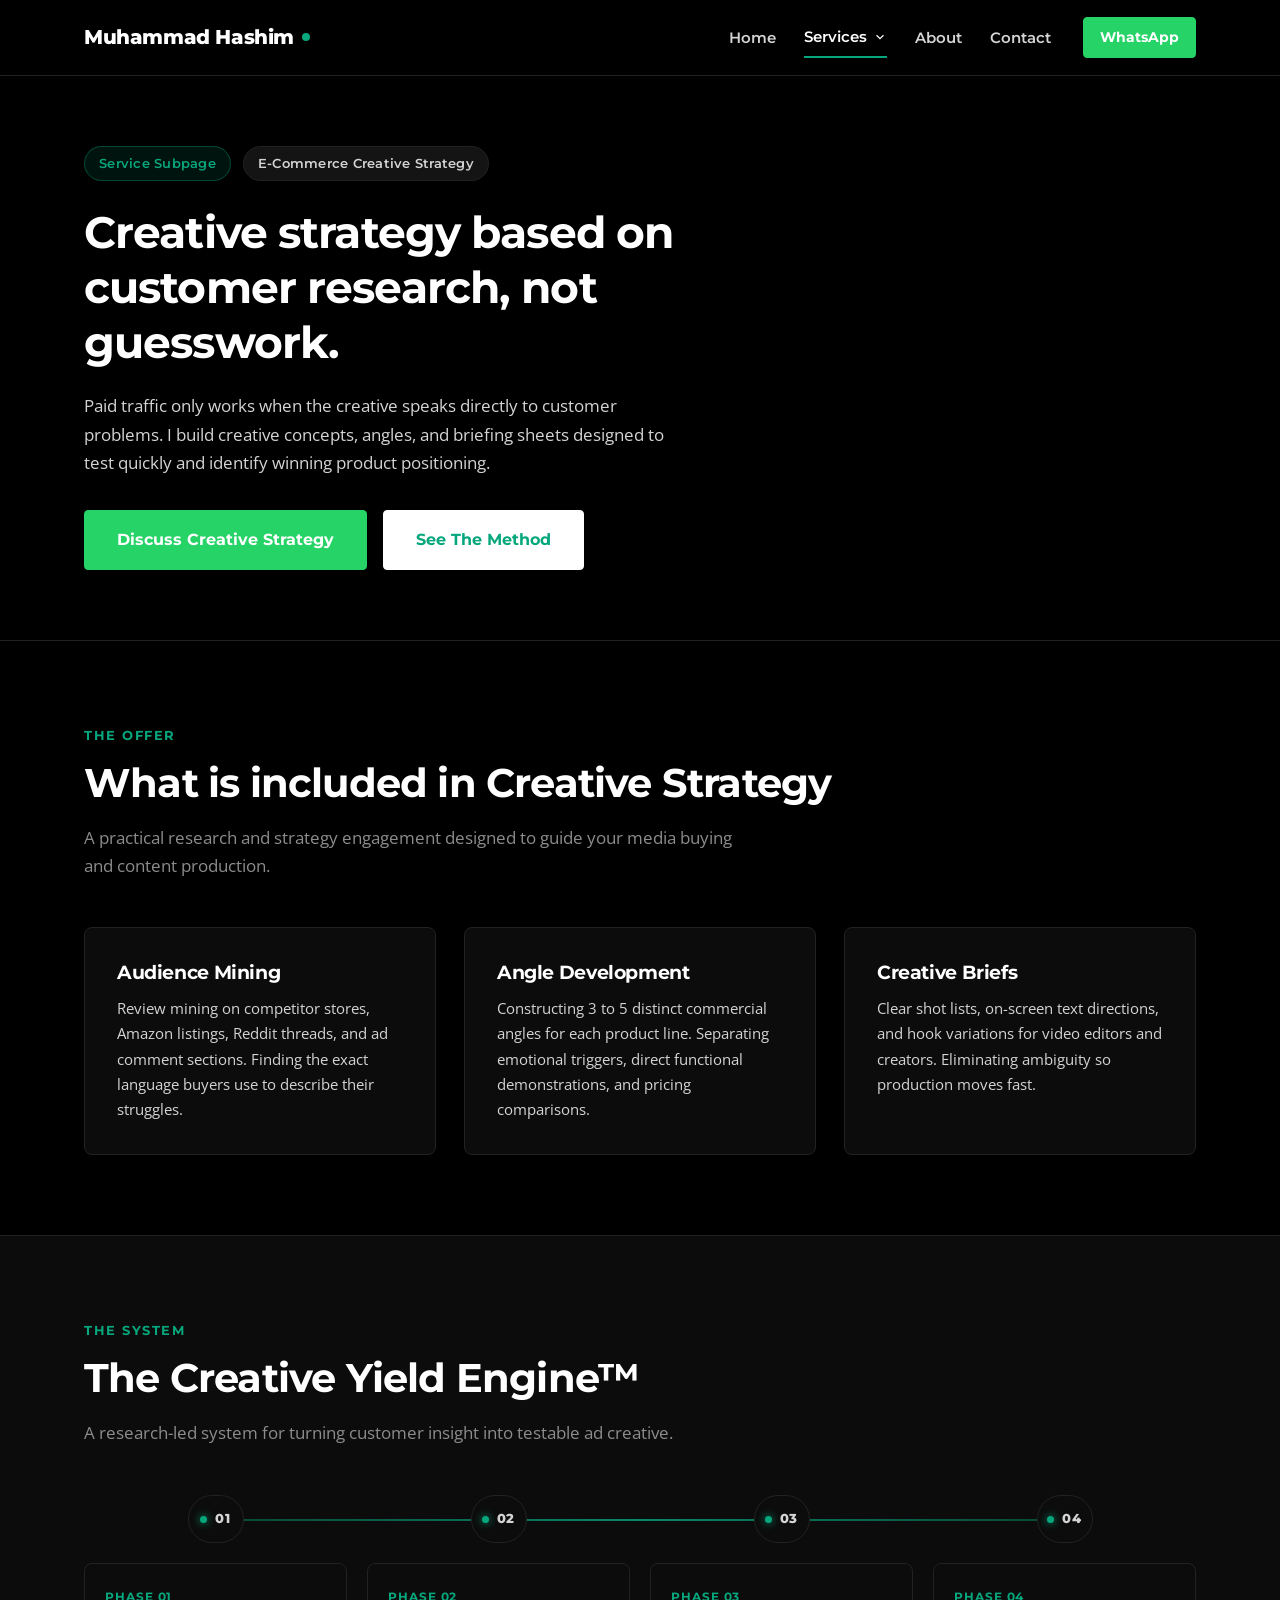
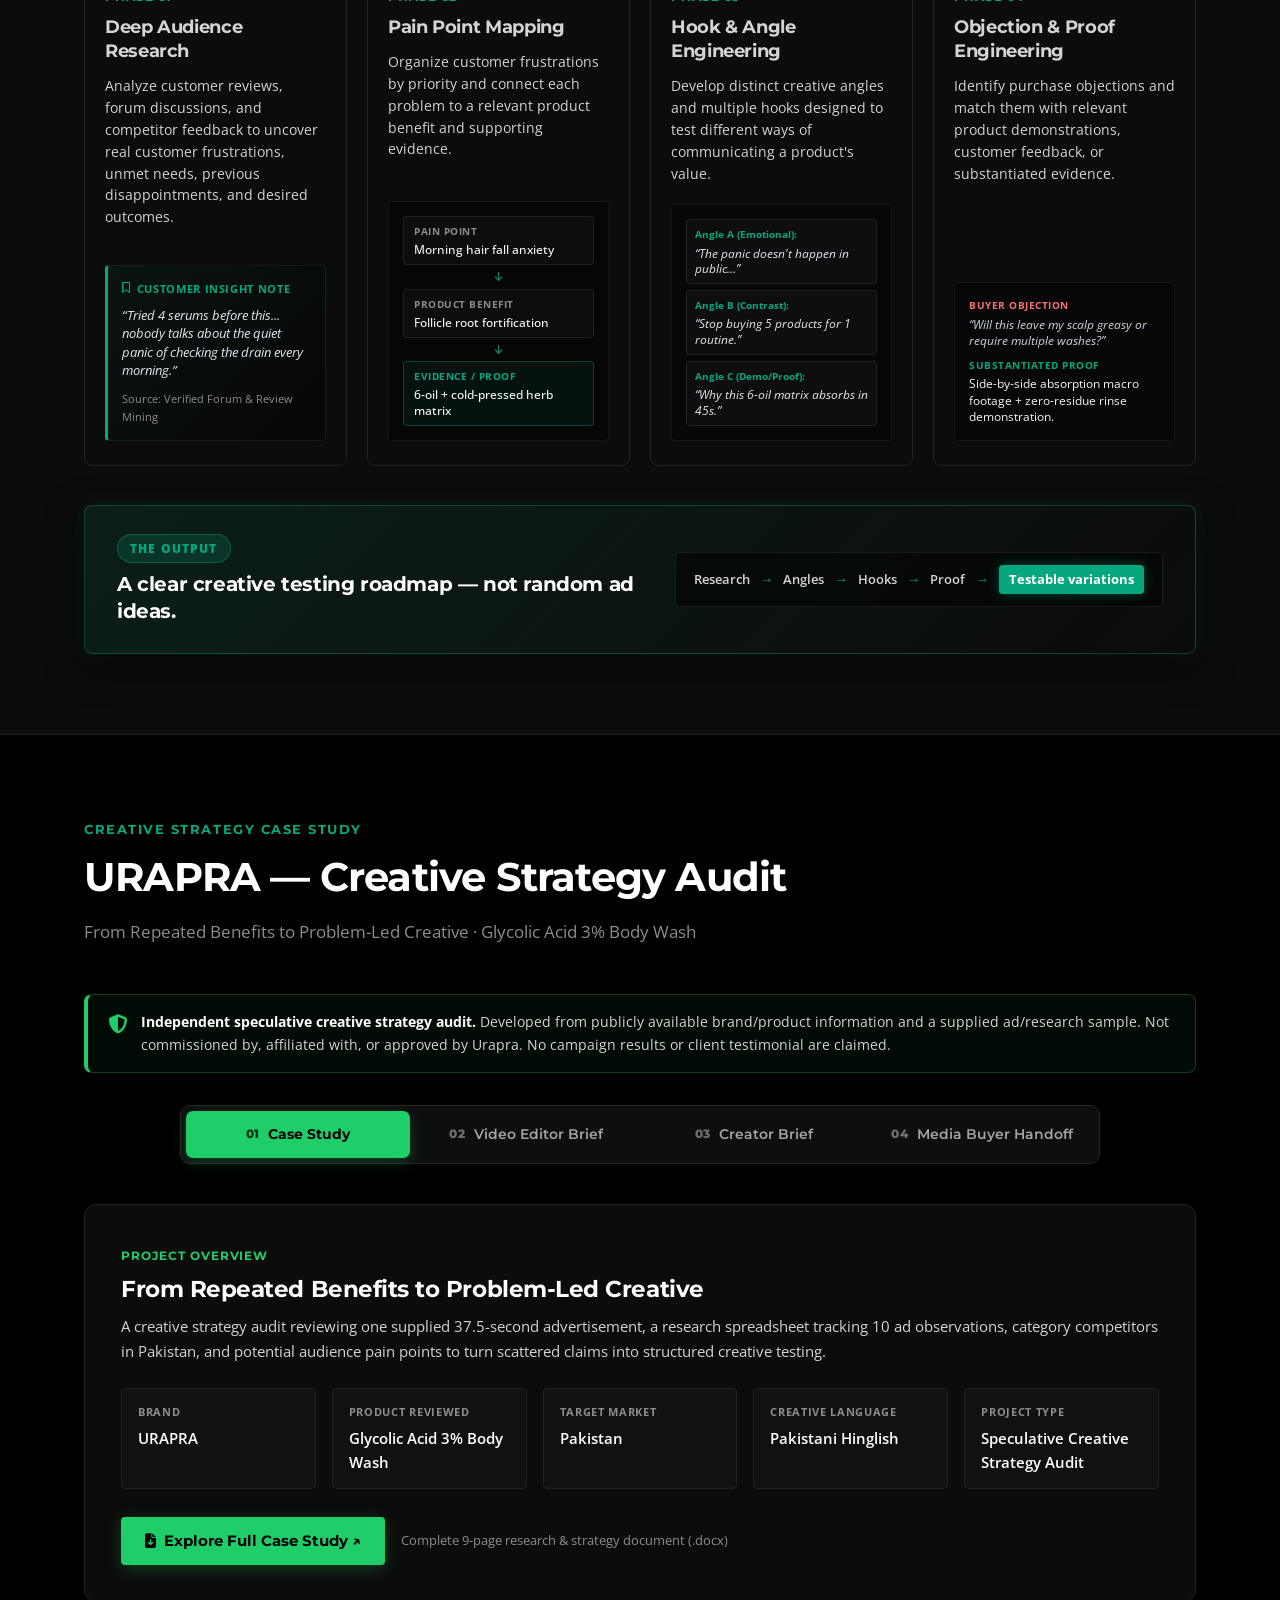
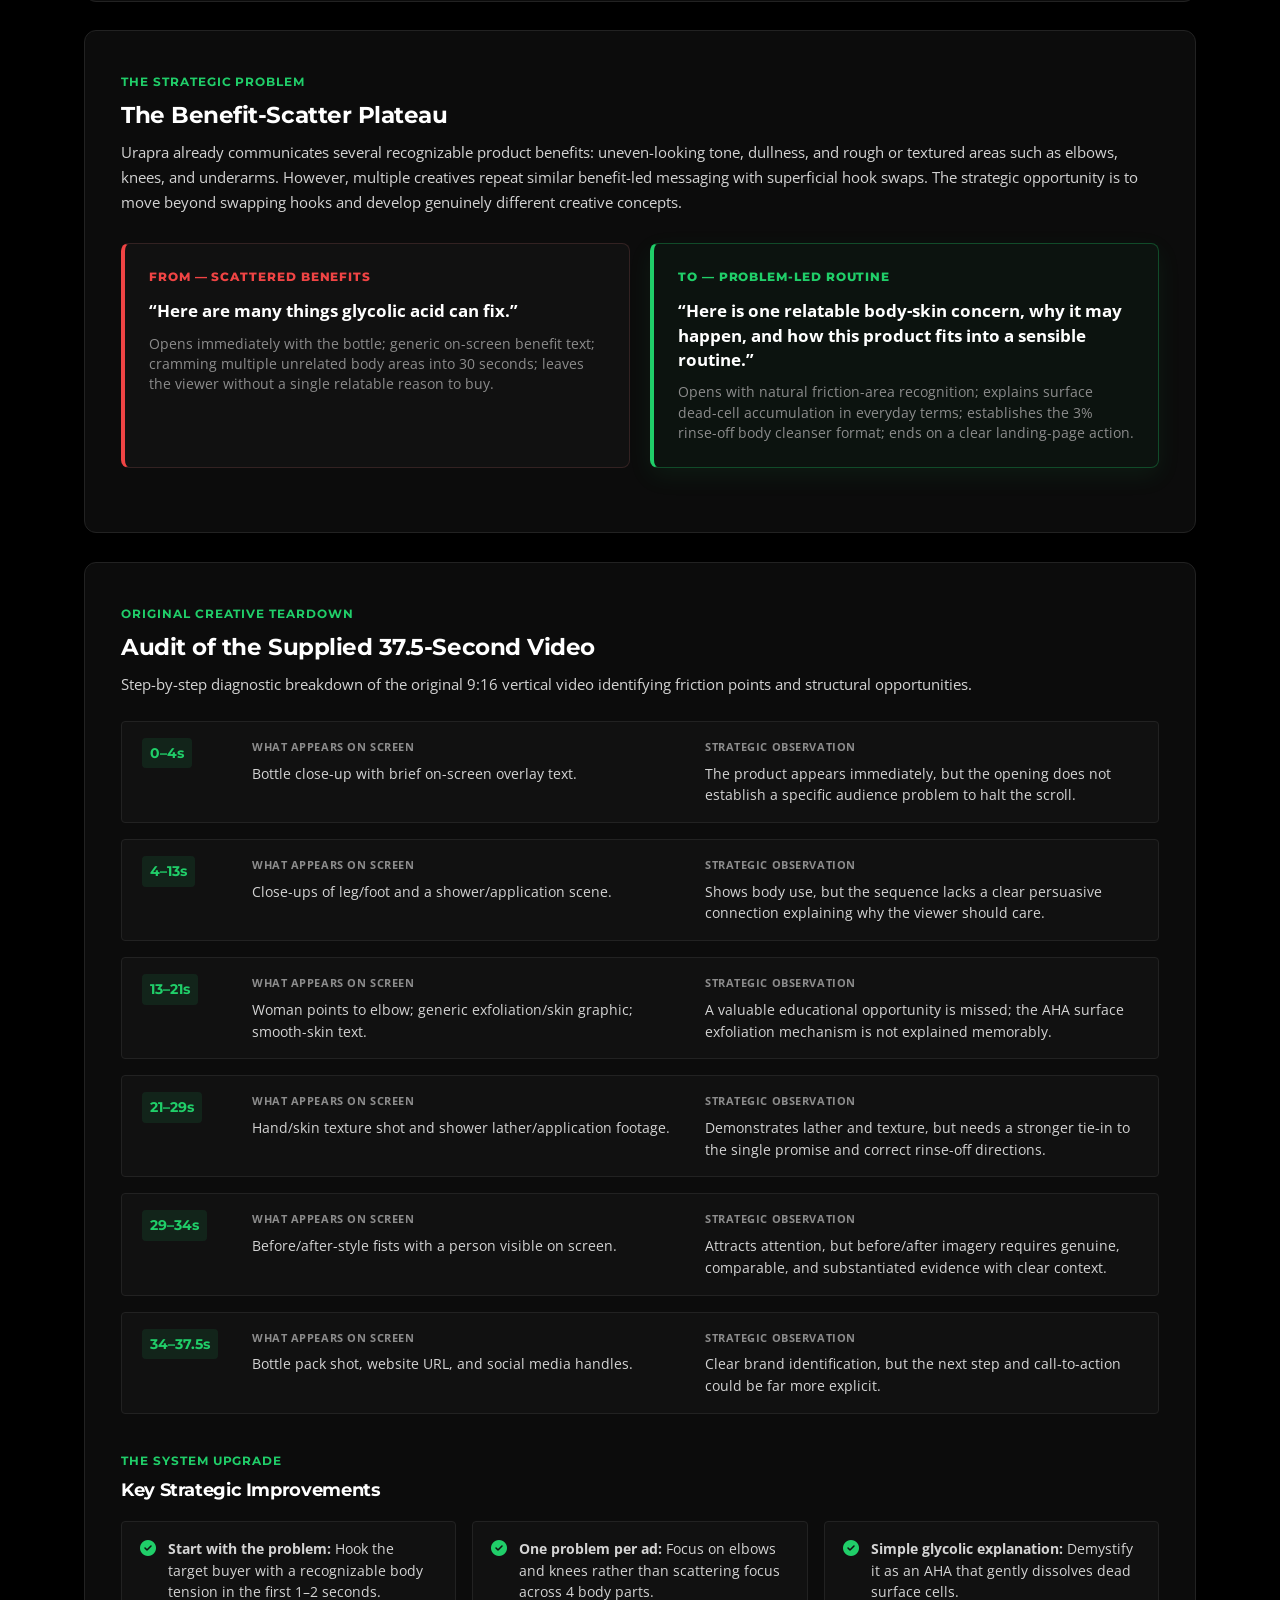
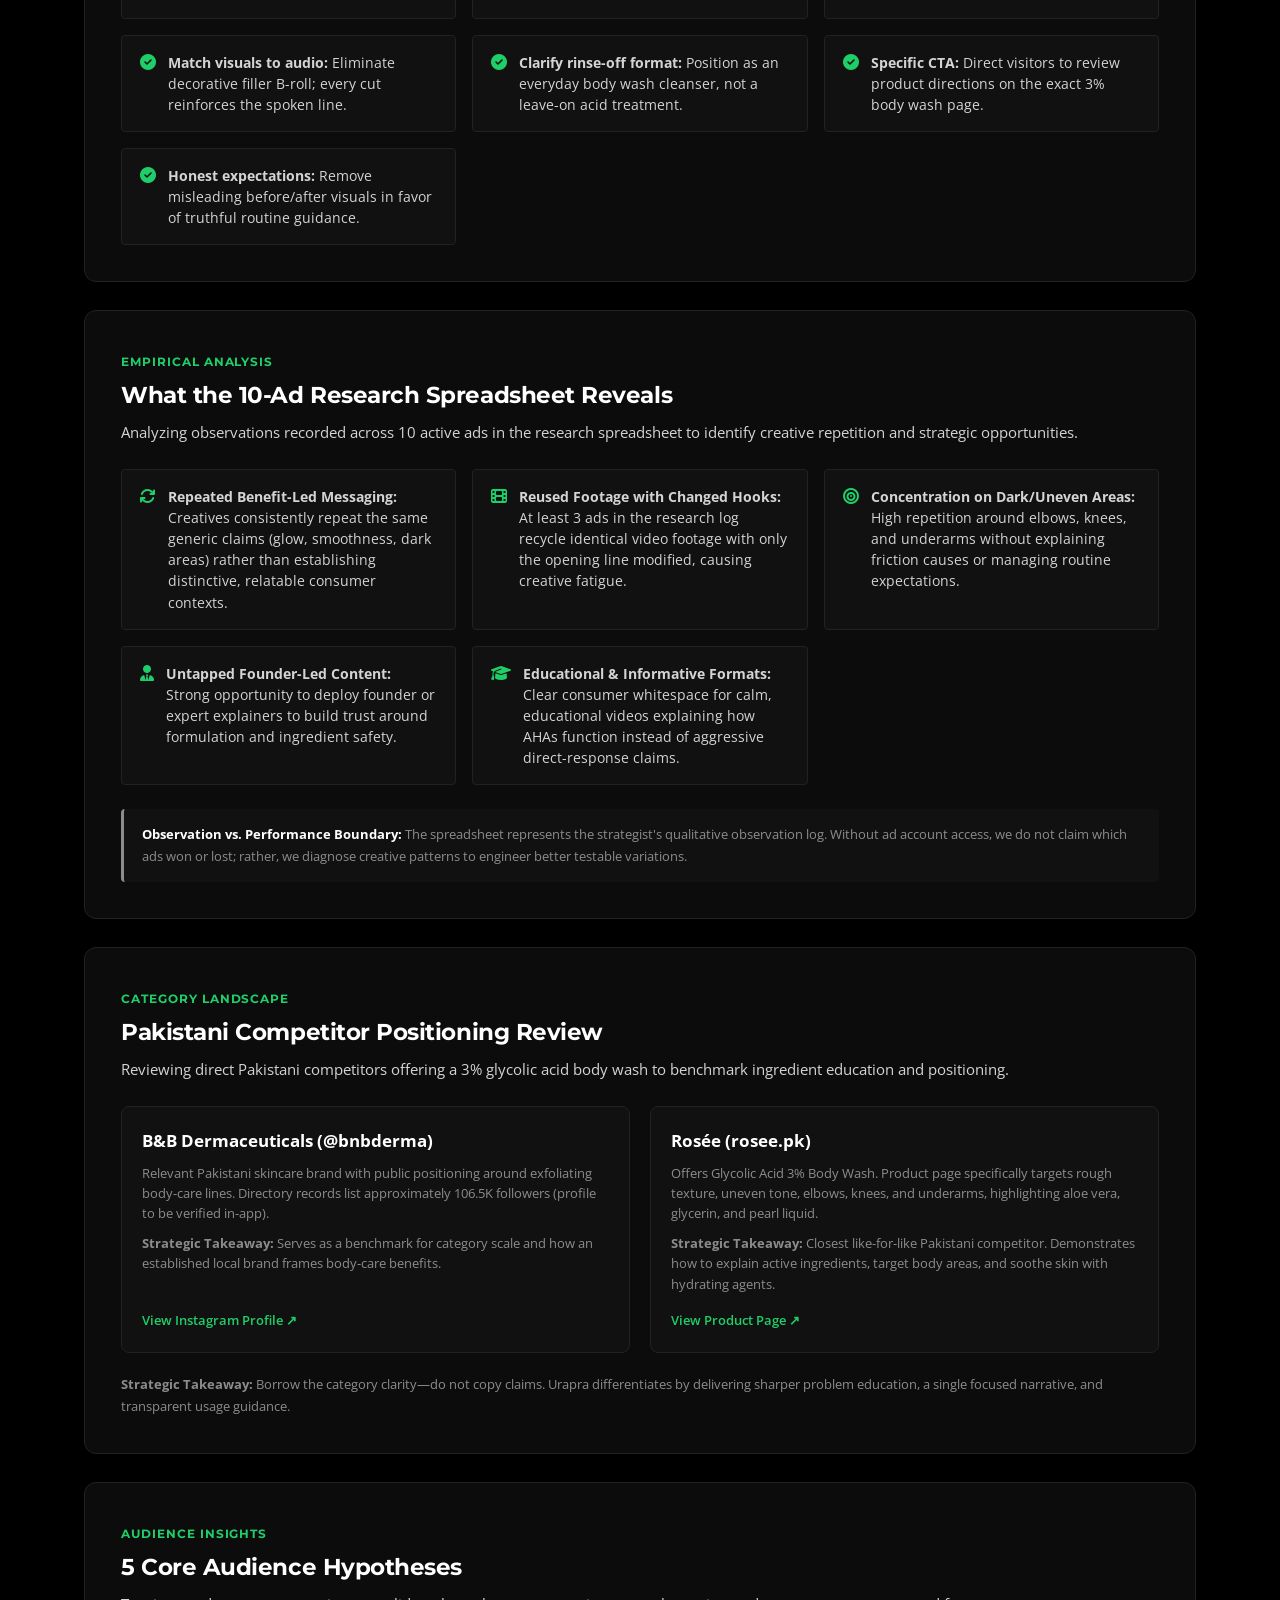
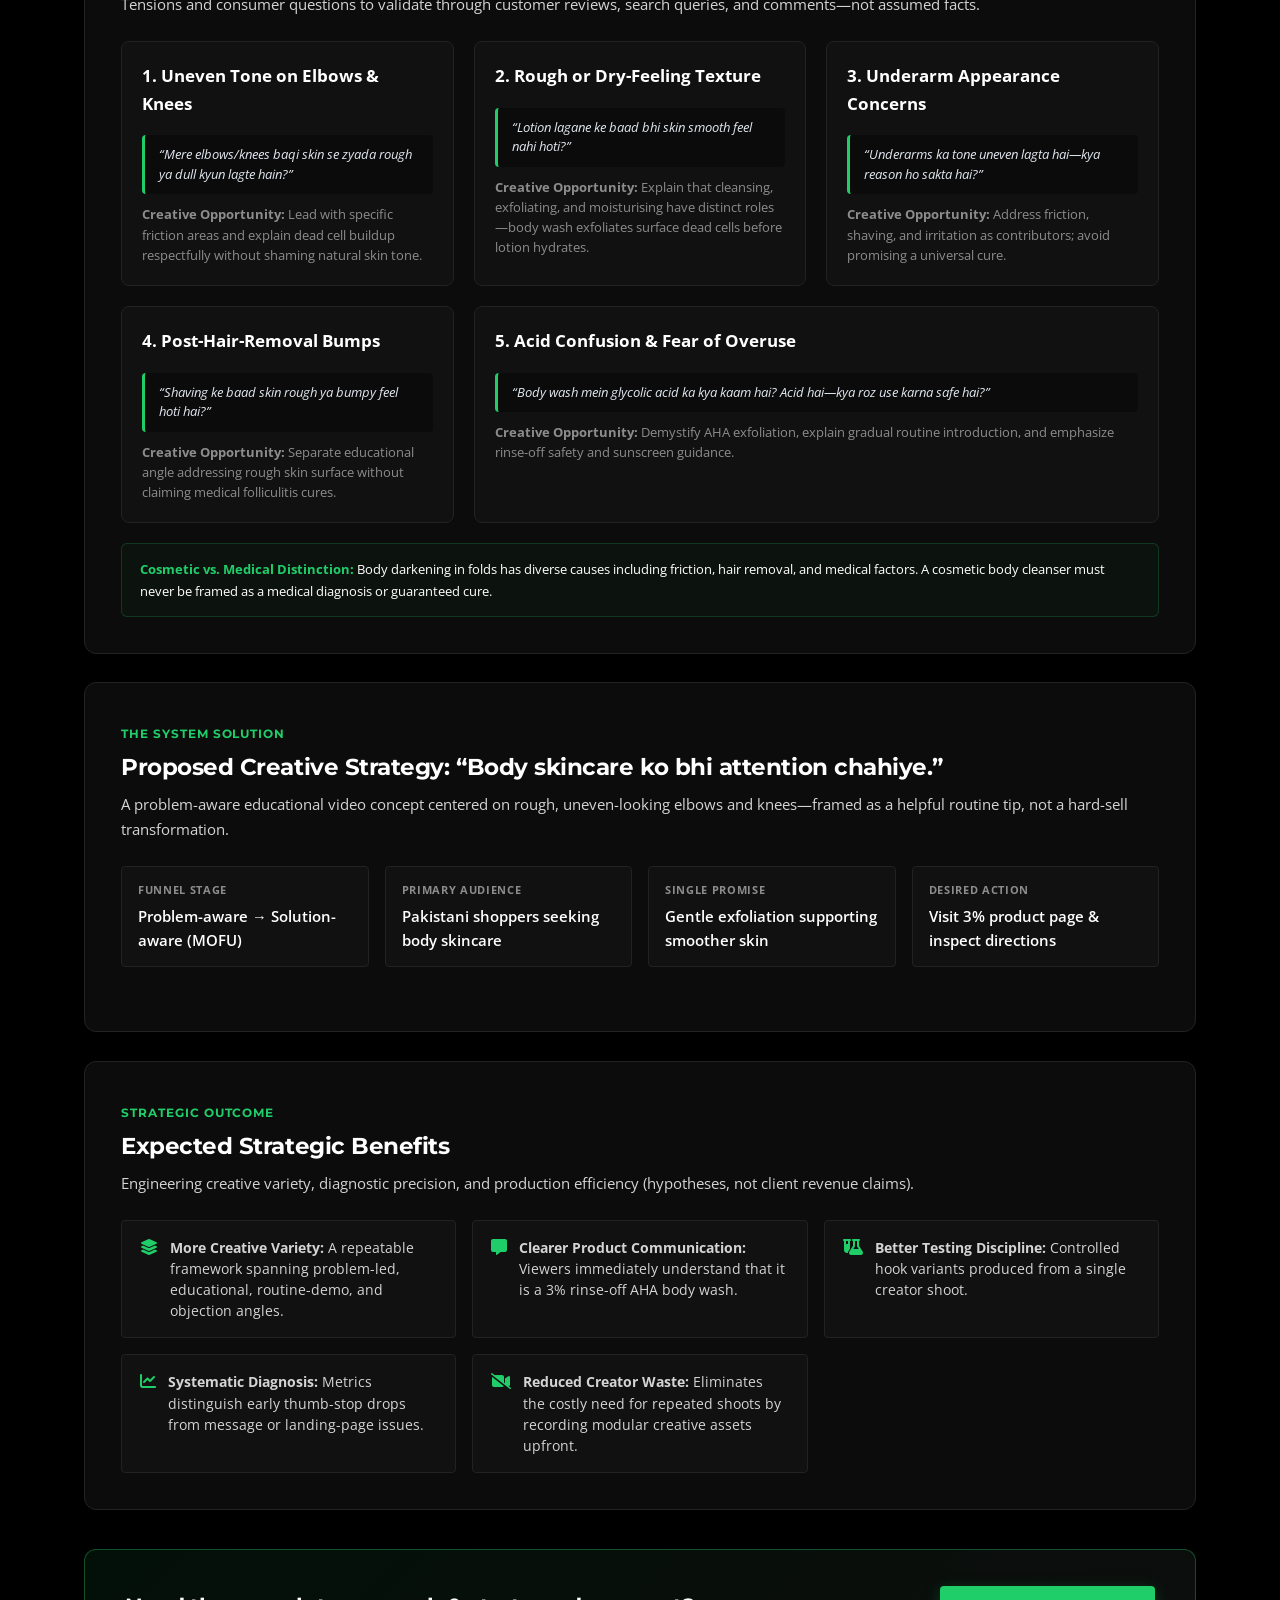
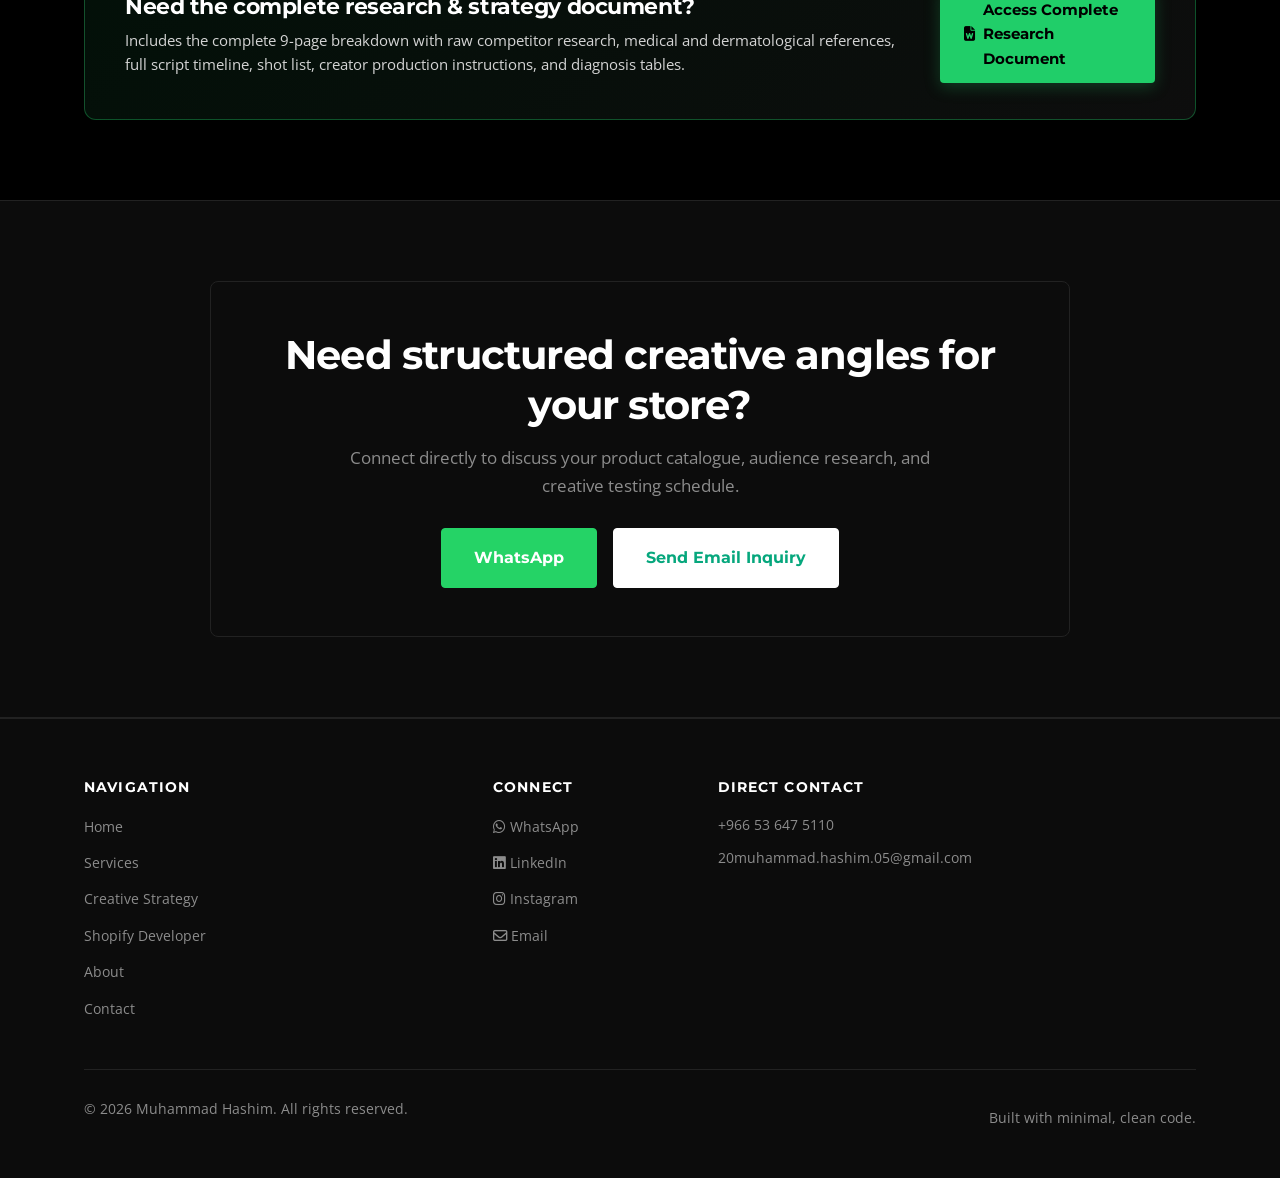
==== commit 0e3407cf: "change image" ====
--- a/creative-strategy.html
+++ b/creative-strategy.html
@@ -1112,9 +1112,9 @@
               <span class="cs-section-subtitle-tag">TAXONOMY</span>
               <h4 style="font-size: 1.15rem; color: #ffffff; margin-bottom: 14px;">Creative Naming Conventions</h4>
               <div class="cs-overlay-pills">
-                <div class="cs-overlay-pill" style="font-family: monospace; font-size: 0.84rem;">UPR_BW3_HookA_Problem_ElbowsKnees_V1</div>
-                <div class="cs-overlay-pill" style="font-family: monospace; font-size: 0.84rem;">UPR_BW3_HookB_Problem_ElbowsKnees_V1</div>
-                <div class="cs-overlay-pill" style="font-family: monospace; font-size: 0.84rem;">UPR_BW3_HookC_Education_AHA_V1</div>
+                <div class="cs-overlay-pill cs-taxonomy-pill">UPR_BW3_HookA_Problem_ElbowsKnees_V1</div>
+                <div class="cs-overlay-pill cs-taxonomy-pill">UPR_BW3_HookB_Problem_ElbowsKnees_V1</div>
+                <div class="cs-overlay-pill cs-taxonomy-pill">UPR_BW3_HookC_Education_AHA_V1</div>
               </div>
             </div>
 
@@ -1273,7 +1273,7 @@
             </p>
           </div>
           <div>
-            <a href="docs/Urapra_Creative_Strategy_Case_Study.docx" download class="btn-cs-primary" style="white-space: nowrap;">
+            <a href="docs/Urapra_Creative_Strategy_Case_Study.docx" download class="btn-cs-primary">
               <i class="fa-solid fa-file-word"></i> Access Complete Research Document
             </a>
           </div>
--- a/css/style.css
+++ b/css/style.css
@@ -506,6 +506,56 @@
 }
 
 /* --------------------------------------------------------------------------
+   Modern 2-Column Hero & Image Display (Desktop Base)
+-------------------------------------------------------------------------- */
+.hero-2col {
+  display: grid;
+  grid-template-columns: 1.15fr 0.85fr;
+  align-items: center;
+  gap: 56px;
+}
+
+.hero-content {
+  display: flex;
+  flex-direction: column;
+}
+
+.hero-image-wrap {
+  position: relative;
+  display: flex;
+  justify-content: center;
+  align-items: center;
+  padding: 16px;
+}
+
+.hero-image-card {
+  position: relative;
+  width: 100%;
+  max-width: 400px;
+  border-radius: var(--radius-lg);
+  overflow: hidden;
+  border: 1px solid var(--color-border-light);
+  background: var(--color-surface);
+  box-shadow: 0 24px 48px rgba(0, 0, 0, 0.7), 0 0 0 1px rgba(255, 255, 255, 0.05);
+  transform: rotate(3deg);
+  transition: transform var(--transition-normal), border-color var(--transition-normal), box-shadow var(--transition-normal);
+}
+
+.hero-image-card:hover {
+  transform: rotate(0deg) scale(1.02);
+  border-color: var(--color-accent-border);
+  box-shadow: 0 32px 64px rgba(0, 0, 0, 0.8), 0 0 20px rgba(6, 167, 125, 0.15);
+}
+
+.hero-photo {
+  width: 100%;
+  height: 520px;
+  object-fit: cover;
+  object-position: center top;
+  display: block;
+}
+
+/* --------------------------------------------------------------------------
    Stats Grid
 -------------------------------------------------------------------------- */
 .stats-grid {
@@ -1446,6 +1496,11 @@
    Responsive Breakpoints
 -------------------------------------------------------------------------- */
 @media (max-width: 992px) {
+  .hero-2col {
+    grid-template-columns: 1fr;
+    gap: 40px;
+  }
+
   .stats-grid {
     grid-template-columns: repeat(2, 1fr);
   }
@@ -1578,64 +1633,72 @@
 
   .hero-2col {
     grid-template-columns: 1fr;
-    gap: 40px;
+    gap: 32px;
   }
 
   .hero-image-wrap {
-    order: -1;
-    max-width: 360px;
+    order: 2; /* Content first, image nicely centered below it */
+    width: 100%;
+    max-width: 320px;
+    margin: 16px auto 0 auto;
+    padding: 0;
+  }
+
+  .hero-image-card {
+    transform: rotate(0deg) !important;
+    max-width: 320px;
     margin: 0 auto;
-  }
-}
-
-/* --------------------------------------------------------------------------
-   Modern 2-Column Hero & Image Display
--------------------------------------------------------------------------- */
-.hero-2col {
-  display: grid;
-  grid-template-columns: 1.15fr 0.85fr;
-  align-items: center;
-  gap: 56px;
-}
-
-.hero-content {
-  display: flex;
-  flex-direction: column;
-}
-
-.hero-image-wrap {
-  position: relative;
-  display: flex;
-  justify-content: center;
-  align-items: center;
-  padding: 16px;
-}
-
-.hero-image-card {
-  position: relative;
-  width: 100%;
-  max-width: 400px;
-  border-radius: var(--radius-lg);
-  overflow: hidden;
-  border: 1px solid var(--color-border-light);
-  background: var(--color-surface);
-  box-shadow: 0 24px 48px rgba(0, 0, 0, 0.7), 0 0 0 1px rgba(255, 255, 255, 0.05);
-  transform: rotate(3deg);
-  transition: transform var(--transition-normal), border-color var(--transition-normal), box-shadow var(--transition-normal);
-}
-
-.hero-image-card:hover {
-  transform: rotate(0deg) scale(1.02);
-  border-color: var(--color-accent-border);
-  box-shadow: 0 32px 64px rgba(0, 0, 0, 0.8), 0 0 20px rgba(6, 167, 125, 0.15);
-}
-
-.hero-photo {
-  width: 100%;
-  height: 520px;
-  object-fit: cover;
-  object-position: center top;
-  display: block;
+    box-shadow: 0 16px 36px rgba(0, 0, 0, 0.6);
+  }
+
+  .hero-photo {
+    height: 380px;
+    width: 100%;
+    object-fit: cover;
+  }
+
+  /* Unified Button Alignment on Mobile */
+  .btn-group {
+    display: flex;
+    flex-direction: column;
+    width: 100%;
+    gap: 12px;
+    align-items: stretch;
+  }
+
+  .btn-group .btn {
+    width: 100%;
+    justify-content: center;
+    text-align: center;
+    box-sizing: border-box;
+  }
+
+  .cta-box .btn-group {
+    flex-direction: column;
+    width: 100%;
+    gap: 12px;
+  }
+
+  .cta-box .btn-group .btn {
+    width: 100%;
+    justify-content: center;
+  }
+
+  .cta-form-actions {
+    display: flex;
+    flex-direction: column;
+    width: 100%;
+    gap: 12px;
+    align-items: stretch;
+  }
+
+  .cta-form-actions .btn {
+    width: 100%;
+    justify-content: center;
+    text-align: center;
+    flex: none !important;
+    box-sizing: border-box;
+  }
 }
 
 /* --------------------------------------------------------------------------
@@ -2328,6 +2391,20 @@
   display: flex;
   align-items: center;
   gap: 8px;
+  max-width: 100%;
+  word-break: break-word;
+  overflow-wrap: anywhere;
+  box-sizing: border-box;
+}
+
+.cs-taxonomy-pill {
+  font-family: 'SFMono-Regular', Consolas, 'Liberation Mono', Menlo, monospace;
+  font-size: clamp(0.72rem, 3.2vw, 0.82rem);
+  word-break: break-all;
+  overflow-wrap: anywhere;
+  white-space: normal;
+  line-height: 1.45;
+  width: 100%;
 }
 
 .cs-overlay-pill i {
@@ -2465,29 +2542,99 @@
 
 @media (max-width: 768px) {
   .cs-card {
-    padding: 24px 20px;
+    padding: 24px 18px;
+  }
+
+  .cs-card-title {
+    font-size: 1.25rem;
+  }
+
+  .cs-meta-grid {
+    grid-template-columns: 1fr;
+    gap: 10px;
+  }
+
+  .cs-actions-row {
+    flex-direction: column;
+    align-items: stretch;
+    width: 100%;
+    gap: 12px;
+  }
+
+  .cs-actions-row .btn-cs-primary {
+    width: 100%;
+    justify-content: center;
+    text-align: center;
+    white-space: normal;
+    padding: 13px 18px;
+    box-sizing: border-box;
   }
 
   .cs-segmented-nav {
-    flex-wrap: wrap;
+    display: grid;
+    grid-template-columns: repeat(2, 1fr);
+    gap: 6px;
+    padding: 6px;
+    width: 100%;
   }
 
   .cs-tab-btn {
-    flex: 1 1 calc(50% - 4px);
-    padding: 10px 12px;
-    font-size: 0.8rem;
+    width: 100%;
+    padding: 10px 8px;
+    font-size: 0.78rem;
+    justify-content: center;
+    text-align: center;
+    white-space: normal;
   }
 
   .cs-grid-2 {
     grid-template-columns: 1fr;
   }
 
+  .cs-overlay-pills {
+    display: flex;
+    flex-direction: column;
+    gap: 10px;
+    width: 100%;
+  }
+
+  .cs-overlay-pill {
+    width: 100%;
+  }
+
   .cs-doc-footer-cta {
     flex-direction: column;
-    align-items: flex-start;
-    padding: 28px 20px;
-  }
-}
-
-
-
+    align-items: stretch;
+    padding: 24px 18px;
+    gap: 20px;
+    text-align: left;
+    width: 100%;
+    box-sizing: border-box;
+  }
+
+  .cs-doc-footer-cta-text {
+    width: 100%;
+  }
+
+  .cs-doc-footer-cta-text h3 {
+    font-size: 1.2rem;
+  }
+
+  .cs-doc-footer-cta div:last-child {
+    width: 100%;
+  }
+
+  .cs-doc-footer-cta .btn-cs-primary {
+    width: 100%;
+    justify-content: center;
+    text-align: center;
+    white-space: normal !important;
+    padding: 14px 18px;
+    font-size: 0.88rem;
+    line-height: 1.35;
+    box-sizing: border-box;
+  }
+}
+
+
+
